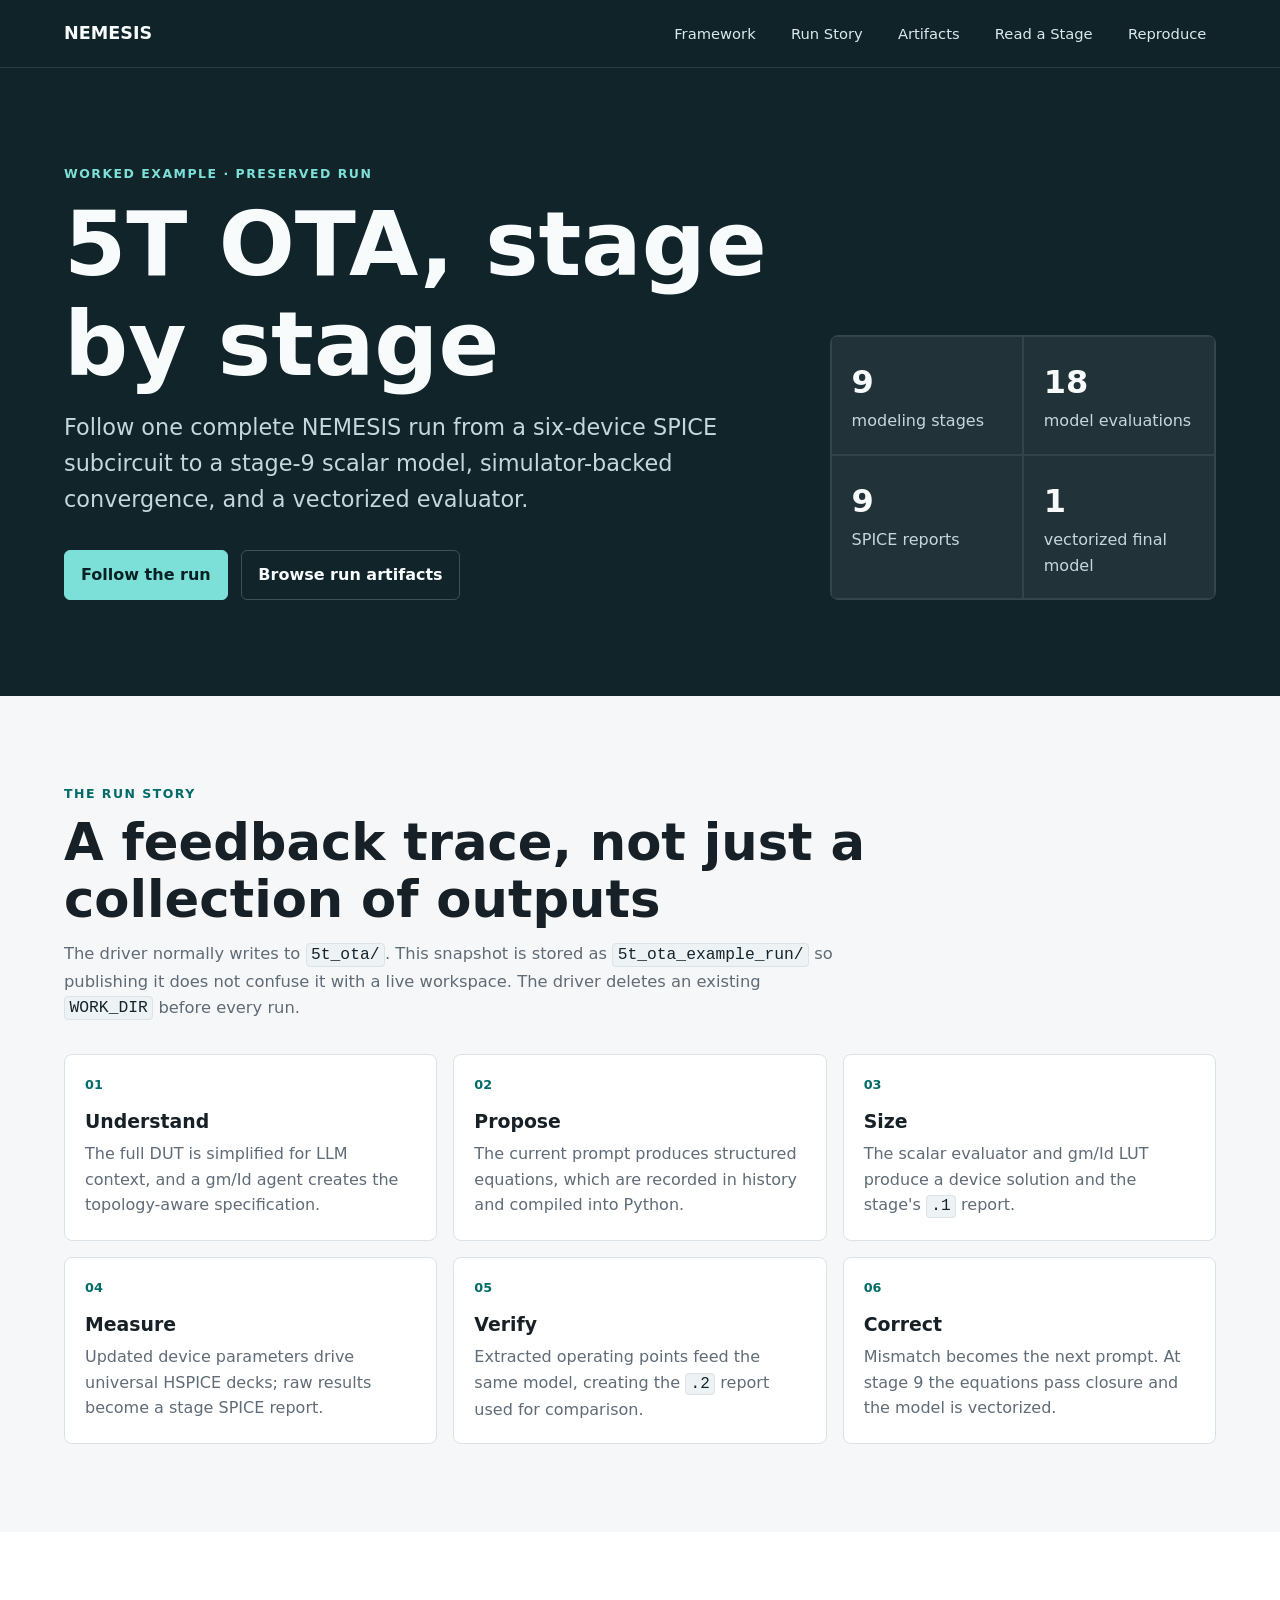
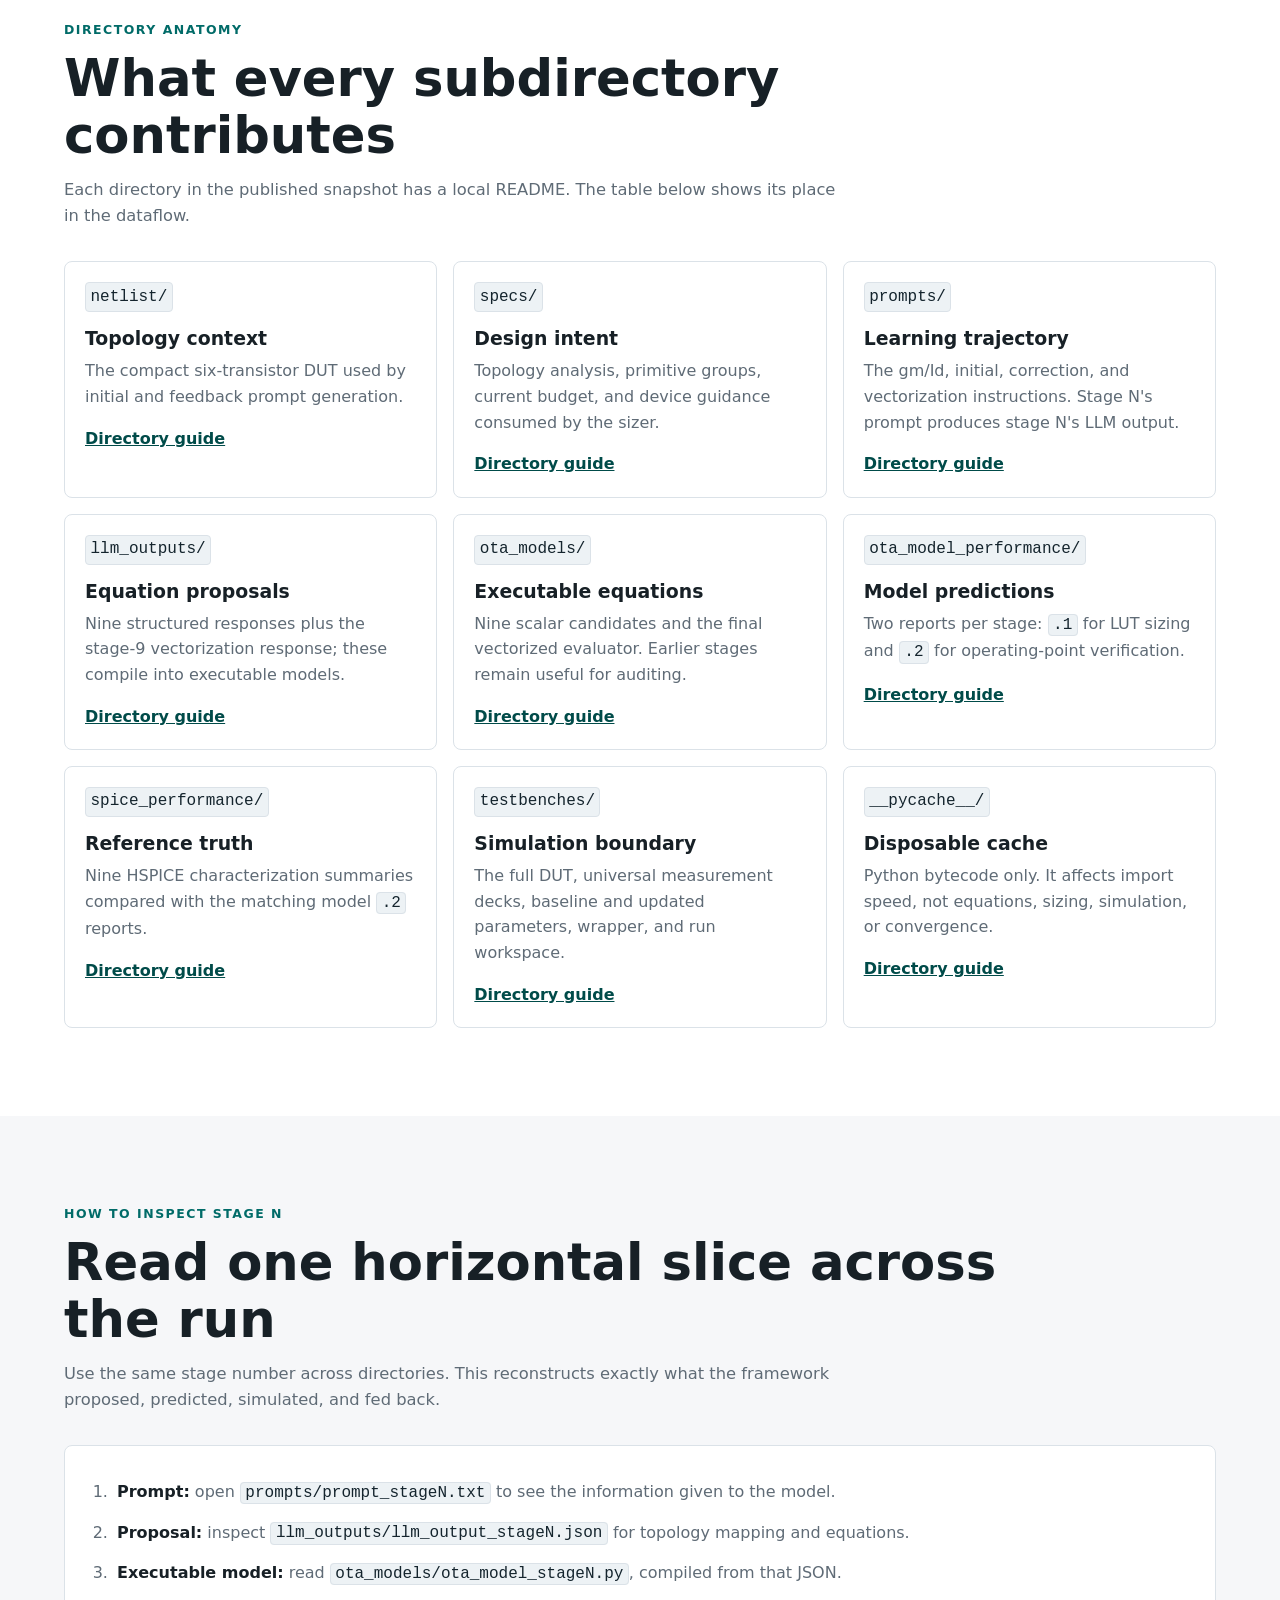
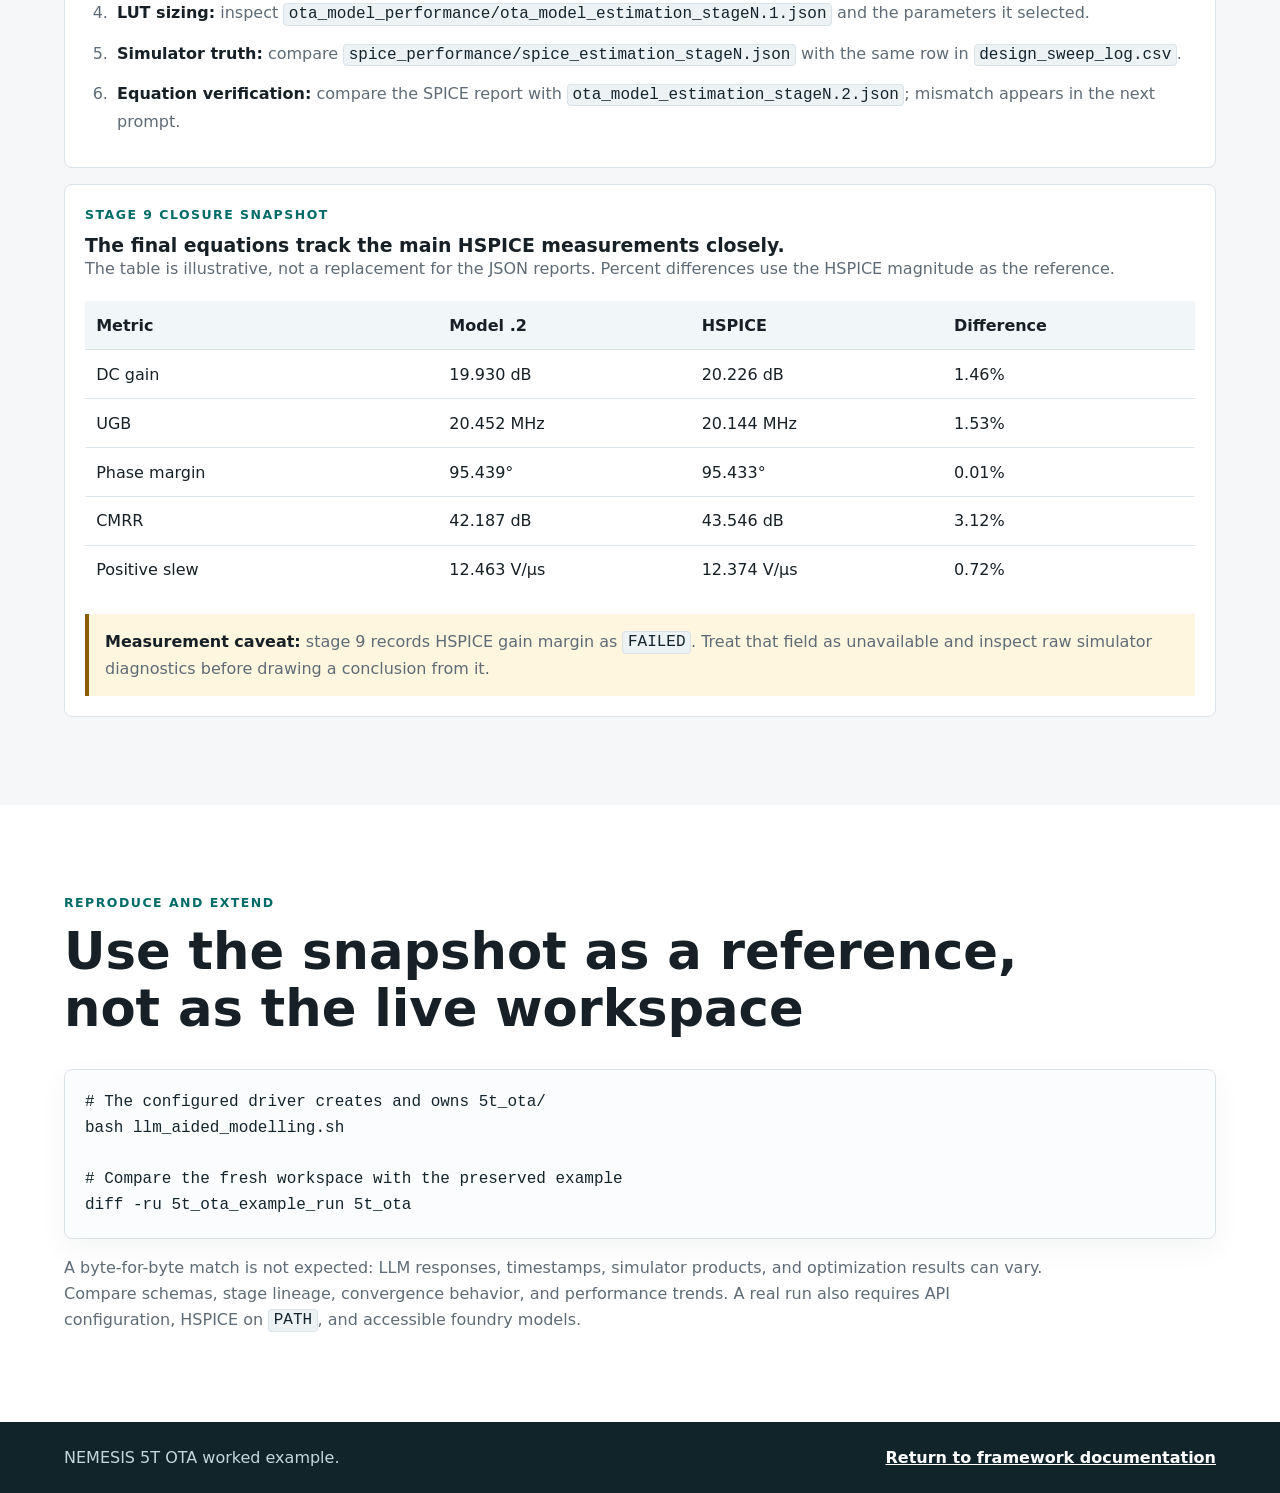
==== docs/example.html @ 0b5e7ad1 "Adding the documentation with example run" ====
<!doctype html>
<html lang="en">
  <head>
    <meta charset="utf-8">
    <meta name="viewport" content="width=device-width, initial-scale=1">
    <title>NEMESIS | 5T OTA Example Run</title>
    <meta name="description" content="A file-by-file walkthrough of a nine-stage NEMESIS 5T OTA modeling and HSPICE verification run.">
    <link rel="stylesheet" href="styles.css">
  </head>
  <body>
    <header class="site-header compact-header" id="top">
      <nav class="topbar" aria-label="Primary">
        <a class="brand" href="index.html">NEMESIS</a>
        <button class="nav-toggle" type="button" aria-expanded="false" aria-controls="site-nav">Menu</button>
        <div class="nav-links" id="site-nav">
          <a href="index.html">Framework</a>
          <a href="#story">Run Story</a>
          <a href="#artifacts">Artifacts</a>
          <a href="#stages">Read a Stage</a>
          <a href="#reproduce">Reproduce</a>
        </div>
      </nav>
      <section class="example-hero">
        <div>
          <p class="eyebrow">Worked example · preserved run</p>
          <h1>5T OTA, stage by stage</h1>
          <p class="lead">Follow one complete NEMESIS run from a six-device SPICE subcircuit to a stage-9 scalar model, simulator-backed convergence, and a vectorized evaluator.</p>
          <div class="hero-actions">
            <a class="button primary" href="#story">Follow the run</a>
            <a class="button secondary" href="https://github.com/umn-eda/NEMESIS/tree/main/5t_ota_example_run">Browse run artifacts</a>
          </div>
        </div>
        <div class="example-stats" aria-label="Example summary">
          <div><strong>9</strong><span>modeling stages</span></div>
          <div><strong>18</strong><span>model evaluations</span></div>
          <div><strong>9</strong><span>SPICE reports</span></div>
          <div><strong>1</strong><span>vectorized final model</span></div>
        </div>
      </section>
    </header>

    <main>
      <section class="section" id="story">
        <div class="section-heading">
          <p class="eyebrow">The run story</p>
          <h2>A feedback trace, not just a collection of outputs</h2>
          <p>The driver normally writes to <code>5t_ota/</code>. This snapshot is stored as <code>5t_ota_example_run/</code> so publishing it does not confuse it with a live workspace. The driver deletes an existing <code>WORK_DIR</code> before every run.</p>
        </div>
        <div class="run-pipeline" aria-label="Example artifact flow">
          <article><span>01</span><h3>Understand</h3><p>The full DUT is simplified for LLM context, and a gm/Id agent creates the topology-aware specification.</p></article>
          <article><span>02</span><h3>Propose</h3><p>The current prompt produces structured equations, which are recorded in history and compiled into Python.</p></article>
          <article><span>03</span><h3>Size</h3><p>The scalar evaluator and gm/Id LUT produce a device solution and the stage's <code>.1</code> report.</p></article>
          <article><span>04</span><h3>Measure</h3><p>Updated device parameters drive universal HSPICE decks; raw results become a stage SPICE report.</p></article>
          <article><span>05</span><h3>Verify</h3><p>Extracted operating points feed the same model, creating the <code>.2</code> report used for comparison.</p></article>
          <article><span>06</span><h3>Correct</h3><p>Mismatch becomes the next prompt. At stage 9 the equations pass closure and the model is vectorized.</p></article>
        </div>
      </section>

      <section class="section" id="artifacts">
        <div class="section-heading">
          <p class="eyebrow">Directory anatomy</p>
          <h2>What every subdirectory contributes</h2>
          <p>Each directory in the published snapshot has a local README. The table below shows its place in the dataflow.</p>
        </div>
        <div class="artifact-grid">
          <article><code>netlist/</code><h3>Topology context</h3><p>The compact six-transistor DUT used by initial and feedback prompt generation.</p><a href="https://github.com/umn-eda/NEMESIS/tree/main/5t_ota_example_run/netlist">Directory guide</a></article>
          <article><code>specs/</code><h3>Design intent</h3><p>Topology analysis, primitive groups, current budget, and device guidance consumed by the sizer.</p><a href="https://github.com/umn-eda/NEMESIS/tree/main/5t_ota_example_run/specs">Directory guide</a></article>
          <article><code>prompts/</code><h3>Learning trajectory</h3><p>The gm/Id, initial, correction, and vectorization instructions. Stage N's prompt produces stage N's LLM output.</p><a href="https://github.com/umn-eda/NEMESIS/tree/main/5t_ota_example_run/prompts">Directory guide</a></article>
          <article><code>llm_outputs/</code><h3>Equation proposals</h3><p>Nine structured responses plus the stage-9 vectorization response; these compile into executable models.</p><a href="https://github.com/umn-eda/NEMESIS/tree/main/5t_ota_example_run/llm_outputs">Directory guide</a></article>
          <article><code>ota_models/</code><h3>Executable equations</h3><p>Nine scalar candidates and the final vectorized evaluator. Earlier stages remain useful for auditing.</p><a href="https://github.com/umn-eda/NEMESIS/tree/main/5t_ota_example_run/ota_models">Directory guide</a></article>
          <article><code>ota_model_performance/</code><h3>Model predictions</h3><p>Two reports per stage: <code>.1</code> for LUT sizing and <code>.2</code> for operating-point verification.</p><a href="https://github.com/umn-eda/NEMESIS/tree/main/5t_ota_example_run/ota_model_performance">Directory guide</a></article>
          <article><code>spice_performance/</code><h3>Reference truth</h3><p>Nine HSPICE characterization summaries compared with the matching model <code>.2</code> reports.</p><a href="https://github.com/umn-eda/NEMESIS/tree/main/5t_ota_example_run/spice_performance">Directory guide</a></article>
          <article><code>testbenches/</code><h3>Simulation boundary</h3><p>The full DUT, universal measurement decks, baseline and updated parameters, wrapper, and run workspace.</p><a href="https://github.com/umn-eda/NEMESIS/tree/main/5t_ota_example_run/testbenches">Directory guide</a></article>
          <article><code>__pycache__/</code><h3>Disposable cache</h3><p>Python bytecode only. It affects import speed, not equations, sizing, simulation, or convergence.</p><a href="https://github.com/umn-eda/NEMESIS/tree/main/5t_ota_example_run/ota_models/__pycache__">Directory guide</a></article>
        </div>
      </section>

      <section class="section" id="stages">
        <div class="section-heading">
          <p class="eyebrow">How to inspect stage N</p>
          <h2>Read one horizontal slice across the run</h2>
          <p>Use the same stage number across directories. This reconstructs exactly what the framework proposed, predicted, simulated, and fed back.</p>
        </div>
        <ol class="stage-reader">
          <li><strong>Prompt:</strong> open <code>prompts/prompt_stageN.txt</code> to see the information given to the model.</li>
          <li><strong>Proposal:</strong> inspect <code>llm_outputs/llm_output_stageN.json</code> for topology mapping and equations.</li>
          <li><strong>Executable model:</strong> read <code>ota_models/ota_model_stageN.py</code>, compiled from that JSON.</li>
          <li><strong>LUT sizing:</strong> inspect <code>ota_model_performance/ota_model_estimation_stageN.1.json</code> and the parameters it selected.</li>
          <li><strong>Simulator truth:</strong> compare <code>spice_performance/spice_estimation_stageN.json</code> with the same row in <code>design_sweep_log.csv</code>.</li>
          <li><strong>Equation verification:</strong> compare the SPICE report with <code>ota_model_estimation_stageN.2.json</code>; mismatch appears in the next prompt.</li>
        </ol>

        <div class="result-panel">
          <div>
            <p class="eyebrow">Stage 9 closure snapshot</p>
            <h3>The final equations track the main HSPICE measurements closely.</h3>
            <p>The table is illustrative, not a replacement for the JSON reports. Percent differences use the HSPICE magnitude as the reference.</p>
          </div>
          <div class="comparison-table" role="table" aria-label="Stage 9 model and HSPICE comparison">
            <div class="table-head">Metric</div><div class="table-head">Model .2</div><div class="table-head">HSPICE</div><div class="table-head">Difference</div>
            <div>DC gain</div><div>19.930 dB</div><div>20.226 dB</div><div>1.46%</div>
            <div>UGB</div><div>20.452 MHz</div><div>20.144 MHz</div><div>1.53%</div>
            <div>Phase margin</div><div>95.439°</div><div>95.433°</div><div>0.01%</div>
            <div>CMRR</div><div>42.187 dB</div><div>43.546 dB</div><div>3.12%</div>
            <div>Positive slew</div><div>12.463 V/µs</div><div>12.374 V/µs</div><div>0.72%</div>
          </div>
          <p class="callout"><strong>Measurement caveat:</strong> stage 9 records HSPICE gain margin as <code>FAILED</code>. Treat that field as unavailable and inspect raw simulator diagnostics before drawing a conclusion from it.</p>
        </div>
      </section>

      <section class="section" id="reproduce">
        <div class="section-heading">
          <p class="eyebrow">Reproduce and extend</p>
          <h2>Use the snapshot as a reference, not as the live workspace</h2>
        </div>
        <div class="command-block"><pre><code># The configured driver creates and owns 5t_ota/
bash llm_aided_modelling.sh

# Compare the fresh workspace with the preserved example
diff -ru 5t_ota_example_run 5t_ota</code></pre></div>
        <p class="section-note">A byte-for-byte match is not expected: LLM responses, timestamps, simulator products, and optimization results can vary. Compare schemas, stage lineage, convergence behavior, and performance trends. A real run also requires API configuration, HSPICE on <code>PATH</code>, and accessible foundry models.</p>
      </section>
    </main>

    <footer class="footer"><p>NEMESIS 5T OTA worked example.</p><a href="index.html">Return to framework documentation</a></footer>
    <script src="script.js"></script>
  </body>
</html>
---- docs/styles.css ----
:root {
  --bg: #f6f7f9;
  --surface: #ffffff;
  --ink: #172026;
  --muted: #5f6b76;
  --line: #dbe2e8;
  --accent: #006b68;
  --accent-dark: #004b49;
  --accent-soft: #dff4f1;
  --warning: #8a5b00;
  --code: #14242d;
  --shadow: 0 20px 45px rgba(18, 31, 40, 0.08);
}

* {
  box-sizing: border-box;
}

html {
  scroll-behavior: smooth;
}

body {
  margin: 0;
  background: var(--bg);
  color: var(--ink);
  font-family: Inter, ui-sans-serif, system-ui, -apple-system, BlinkMacSystemFont, "Segoe UI", sans-serif;
  line-height: 1.6;
}

a {
  color: inherit;
}

code,
pre {
  font-family: "SFMono-Regular", Consolas, "Liberation Mono", monospace;
}

code {
  background: #edf2f5;
  border: 1px solid var(--line);
  border-radius: 4px;
  color: var(--code);
  padding: 0.08rem 0.28rem;
}

.site-header {
  background: #10242a;
  color: #f7fbfc;
}

.topbar {
  align-items: center;
  border-bottom: 1px solid rgba(255, 255, 255, 0.12);
  display: flex;
  justify-content: space-between;
  min-height: 68px;
  padding: 0 5vw;
  position: sticky;
  top: 0;
  z-index: 20;
  background: rgba(16, 36, 42, 0.95);
  backdrop-filter: blur(10px);
}

.brand {
  font-size: 1.1rem;
  font-weight: 800;
  letter-spacing: 0;
  text-decoration: none;
}

.nav-links {
  align-items: center;
  display: flex;
  gap: 1rem;
}

.nav-links a {
  border-radius: 4px;
  color: #dce9ec;
  font-size: 0.92rem;
  padding: 0.45rem 0.6rem;
  text-decoration: none;
}

.nav-links a:hover {
  background: rgba(255, 255, 255, 0.09);
  color: #ffffff;
}

.nav-toggle {
  display: none;
}

.hero {
  align-items: center;
  display: grid;
  gap: 3rem;
  grid-template-columns: minmax(0, 1.25fr) minmax(280px, 0.75fr);
  min-height: calc(100vh - 68px);
  padding: 7vw 5vw 8vw;
}

.hero-copy {
  max-width: 820px;
}

.eyebrow {
  color: var(--accent);
  font-size: 0.78rem;
  font-weight: 800;
  letter-spacing: 0.12em;
  margin: 0 0 0.6rem;
  text-transform: uppercase;
}

.site-header .eyebrow {
  color: #7de0d8;
}

h1,
h2,
h3 {
  letter-spacing: 0;
  line-height: 1.12;
  margin: 0;
}

h1 {
  font-size: clamp(3.4rem, 11vw, 8.5rem);
  font-weight: 900;
}

h2 {
  font-size: clamp(2rem, 4vw, 3.7rem);
  max-width: 980px;
}

h3 {
  font-size: 1.18rem;
}

p {
  color: var(--muted);
  margin: 0;
}

.site-header p {
  color: #c6d7dc;
}

.lead {
  font-size: clamp(1.05rem, 2vw, 1.4rem);
  margin-top: 1rem;
  max-width: 820px;
}

.hero-actions {
  display: flex;
  flex-wrap: wrap;
  gap: 0.85rem;
  margin-top: 2rem;
}

.button {
  border: 1px solid rgba(255, 255, 255, 0.2);
  border-radius: 6px;
  display: inline-flex;
  font-weight: 750;
  min-height: 44px;
  padding: 0.72rem 1rem;
  text-decoration: none;
}

.button.primary {
  background: #7de0d8;
  border-color: #7de0d8;
  color: #072225;
}

.button.secondary {
  color: #f7fbfc;
}

.hero-panel {
  background: rgba(255, 255, 255, 0.08);
  border: 1px solid rgba(255, 255, 255, 0.16);
  border-radius: 8px;
  box-shadow: var(--shadow);
  display: grid;
}

.metric {
  border-bottom: 1px solid rgba(255, 255, 255, 0.13);
  padding: 1.35rem;
}

.metric:last-child {
  border-bottom: 0;
}

.metric-value {
  display: block;
  font-size: 2.3rem;
  font-weight: 900;
}

.metric-label {
  color: #c6d7dc;
}

.section {
  padding: 5.5rem 5vw;
}

.section:nth-child(even) {
  background: var(--surface);
}

.section-heading {
  margin-bottom: 2rem;
  max-width: 1050px;
}

.section-heading p:not(.eyebrow) {
  font-size: 1.02rem;
  margin-top: 0.8rem;
  max-width: 780px;
}

.intro-grid,
.cards,
.about-grid {
  display: grid;
  gap: 1rem;
  grid-template-columns: repeat(3, minmax(0, 1fr));
}

.intro-grid article,
.cards article,
.about-grid article,
.step,
.layout-table,
.command-block,
.citation-card,
.contact-card {
  background: var(--surface);
  border: 1px solid var(--line);
  border-radius: 8px;
  box-shadow: 0 10px 28px rgba(18, 31, 40, 0.05);
}

.section:nth-child(even) .intro-grid article,
.section:nth-child(even) .cards article,
.section:nth-child(even) .about-grid article,
.section:nth-child(even) .step,
.section:nth-child(even) .layout-table,
.section:nth-child(even) .command-block,
.section:nth-child(even) .citation-card,
.section:nth-child(even) .contact-card {
  background: #fbfcfd;
}

.intro-grid article,
.cards article,
.about-grid article {
  padding: 1.35rem;
}

.intro-grid h3,
.cards h3,
.about-grid h3 {
  margin-bottom: 0.55rem;
}

.flow-map {
  counter-reset: flow;
  display: grid;
  gap: 0.75rem;
  grid-template-columns: repeat(3, minmax(0, 1fr));
  list-style: none;
  margin: 0;
  padding: 0;
}

.flow-map a {
  align-items: center;
  background: var(--surface);
  border: 1px solid var(--line);
  border-radius: 8px;
  display: flex;
  gap: 0.75rem;
  min-height: 76px;
  padding: 0.9rem;
  text-decoration: none;
}

.flow-map a:hover {
  border-color: var(--accent);
}

.flow-map span {
  align-items: center;
  background: var(--accent-soft);
  border-radius: 999px;
  color: var(--accent-dark);
  display: inline-flex;
  flex: 0 0 auto;
  font-weight: 850;
  height: 38px;
  justify-content: center;
  min-width: 38px;
  padding: 0 0.5rem;
}

.layout-table {
  display: grid;
  grid-template-columns: minmax(220px, 0.35fr) minmax(0, 0.65fr);
  overflow: hidden;
}

.layout-table > div {
  border-bottom: 1px solid var(--line);
  padding: 0.95rem 1rem;
}

.layout-table > div:nth-last-child(-n + 2) {
  border-bottom: 0;
}

.layout-table > div:nth-child(odd) {
  background: #f1f6f8;
  font-weight: 700;
}

.step {
  display: grid;
  gap: 1.2rem;
  grid-template-columns: 88px minmax(0, 1fr);
  margin-bottom: 1rem;
  padding: 1.2rem;
  scroll-margin-top: 88px;
}

.step-index {
  align-items: center;
  background: var(--accent-dark);
  border-radius: 8px;
  color: #ffffff;
  display: flex;
  font-size: 1.1rem;
  font-weight: 900;
  height: 60px;
  justify-content: center;
  min-width: 60px;
  padding: 0 0.35rem;
}

.step h3 {
  margin-bottom: 0.55rem;
}

.step p + p {
  margin-top: 0.75rem;
}

.loop {
  border-color: #b8dcd8;
}

.substeps {
  display: flex;
  flex-wrap: wrap;
  gap: 0.5rem;
  margin-top: 1rem;
}

.substeps a {
  background: var(--accent-soft);
  border: 1px solid #b8dcd8;
  border-radius: 999px;
  color: var(--accent-dark);
  font-size: 0.9rem;
  font-weight: 750;
  padding: 0.35rem 0.65rem;
  text-decoration: none;
}

.gallery {
  display: grid;
  gap: 1rem;
  grid-template-columns: repeat(5, minmax(0, 1fr));
  margin-bottom: 1.25rem;
}

figure {
  background: var(--surface);
  border: 1px solid var(--line);
  border-radius: 8px;
  margin: 0;
  overflow: hidden;
}

figure img {
  aspect-ratio: 4 / 3;
  display: block;
  object-fit: contain;
  padding: 0.75rem;
  width: 100%;
}

figcaption {
  border-top: 1px solid var(--line);
  color: var(--muted);
  font-size: 0.9rem;
  font-weight: 700;
  padding: 0.7rem;
  text-align: center;
}

.adapt-list {
  background: var(--surface);
  border: 1px solid var(--line);
  border-radius: 8px;
  margin: 0;
  padding: 1.2rem 1.2rem 1.2rem 2.7rem;
}

.adapt-list li {
  color: var(--muted);
  margin: 0.85rem 0;
  padding-left: 0.25rem;
}

.adapt-list strong {
  color: var(--ink);
}

.command-block {
  overflow-x: auto;
}

.citation-card {
  max-width: 1040px;
  overflow-x: auto;
  padding: 1.25rem;
}

.citation-card pre {
  background: #f1f6f8;
  border: 1px solid var(--line);
  border-radius: 6px;
  margin-top: 1rem;
}

.citation-links {
  display: flex;
  flex-wrap: wrap;
  gap: 0.75rem;
  margin-top: 1rem;
}

.citation-links a,
.contact-link {
  background: var(--accent);
  border-radius: 6px;
  color: #ffffff;
  display: inline-flex;
  font-weight: 800;
  min-height: 42px;
  padding: 0.55rem 0.85rem;
  text-decoration: none;
}

.citation-links a:hover,
.contact-link:hover {
  background: var(--accent-dark);
}

.contact-card {
  align-items: center;
  display: flex;
  gap: 1rem;
  justify-content: space-between;
  max-width: 1040px;
  padding: 1.25rem;
}

.contact-card h3 {
  margin-bottom: 0.35rem;
}

pre {
  margin: 0;
  padding: 1.25rem;
}

pre code {
  background: transparent;
  border: 0;
  color: var(--code);
  display: block;
  padding: 0;
}

.footer {
  align-items: center;
  background: #10242a;
  color: #e9f3f5;
  display: flex;
  gap: 1rem;
  justify-content: space-between;
  padding: 1.4rem 5vw;
}

.footer p {
  color: #c6d7dc;
}

.footer a {
  color: #ffffff;
  font-weight: 800;
}

.compact-header {
  min-height: auto;
}

.example-hero {
  align-items: end;
  display: grid;
  gap: 3rem;
  grid-template-columns: minmax(0, 1.3fr) minmax(300px, 0.7fr);
  padding: 6rem 5vw;
}

.example-hero h1 {
  font-size: clamp(2.8rem, 7vw, 6.5rem);
  max-width: 900px;
}

.example-stats {
  border: 1px solid rgba(255, 255, 255, 0.16);
  border-radius: 8px;
  display: grid;
  grid-template-columns: repeat(2, minmax(0, 1fr));
  overflow: hidden;
}

.example-stats div {
  background: rgba(255, 255, 255, 0.07);
  border: 1px solid rgba(255, 255, 255, 0.08);
  display: flex;
  flex-direction: column;
  padding: 1.25rem;
}

.example-stats strong {
  font-size: 2rem;
}

.example-stats span {
  color: #c6d7dc;
}

.run-pipeline,
.artifact-grid {
  display: grid;
  gap: 1rem;
  grid-template-columns: repeat(3, minmax(0, 1fr));
}

.run-pipeline article,
.artifact-grid article,
.result-panel,
.stage-reader {
  background: var(--surface);
  border: 1px solid var(--line);
  border-radius: 8px;
  padding: 1.25rem;
}

.run-pipeline article > span {
  color: var(--accent);
  display: block;
  font-size: 0.8rem;
  font-weight: 900;
  margin-bottom: 1rem;
}

.run-pipeline h3,
.artifact-grid h3 {
  margin-bottom: 0.55rem;
}

.artifact-grid article > code {
  display: inline-block;
  margin-bottom: 1rem;
}

.artifact-grid a {
  color: var(--accent-dark);
  display: inline-block;
  font-weight: 800;
  margin-top: 1rem;
}

.stage-reader {
  margin: 0 0 1rem;
  padding-left: 3rem;
}

.stage-reader li {
  color: var(--muted);
  margin: 0.8rem 0;
  padding-left: 0.25rem;
}

.stage-reader strong,
.callout strong {
  color: var(--ink);
}

.result-panel {
  display: grid;
  gap: 1.25rem;
}

.comparison-table {
  display: grid;
  grid-template-columns: 1.4fr repeat(3, 1fr);
  overflow-x: auto;
}

.comparison-table > div {
  border-bottom: 1px solid var(--line);
  min-width: 120px;
  padding: 0.7rem;
}

.comparison-table > div:nth-last-child(-n + 4) {
  border-bottom: 0;
}

.comparison-table .table-head {
  background: #f1f6f8;
  color: var(--ink);
  font-weight: 800;
}

.callout {
  background: #fff6df;
  border-left: 4px solid var(--warning);
  padding: 0.9rem 1rem;
}

.section-note {
  margin-top: 1rem;
  max-width: 1000px;
}

@media (max-width: 980px) {
  .hero,
  .example-hero,
  .intro-grid,
  .cards,
  .about-grid,
  .flow-map,
  .run-pipeline,
  .artifact-grid {
    grid-template-columns: 1fr;
  }

  .gallery {
    grid-template-columns: repeat(2, minmax(0, 1fr));
  }
}

@media (max-width: 720px) {
  .topbar {
    align-items: flex-start;
    flex-wrap: wrap;
    padding: 0.9rem 5vw;
  }

  .nav-toggle {
    background: transparent;
    border: 1px solid rgba(255, 255, 255, 0.35);
    border-radius: 6px;
    color: #ffffff;
    display: inline-flex;
    font: inherit;
    font-weight: 800;
    padding: 0.45rem 0.6rem;
  }

  .nav-links {
    display: none;
    flex-basis: 100%;
    flex-direction: column;
    gap: 0.2rem;
    margin-top: 0.8rem;
  }

  .nav-links.open {
    display: flex;
  }

  .nav-links a {
    width: 100%;
  }

  .hero {
    min-height: auto;
    padding-top: 5rem;
  }

  .section {
    padding: 4rem 5vw;
  }

  .layout-table,
  .step {
    grid-template-columns: 1fr;
  }

  .layout-table > div {
    border-bottom: 0;
  }

  .layout-table > div:nth-child(even) {
    border-bottom: 1px solid var(--line);
    padding-top: 0.2rem;
  }

  .gallery {
    grid-template-columns: 1fr;
  }

  .footer {
    align-items: flex-start;
    flex-direction: column;
  }

  .contact-card {
    align-items: flex-start;
    flex-direction: column;
  }
}
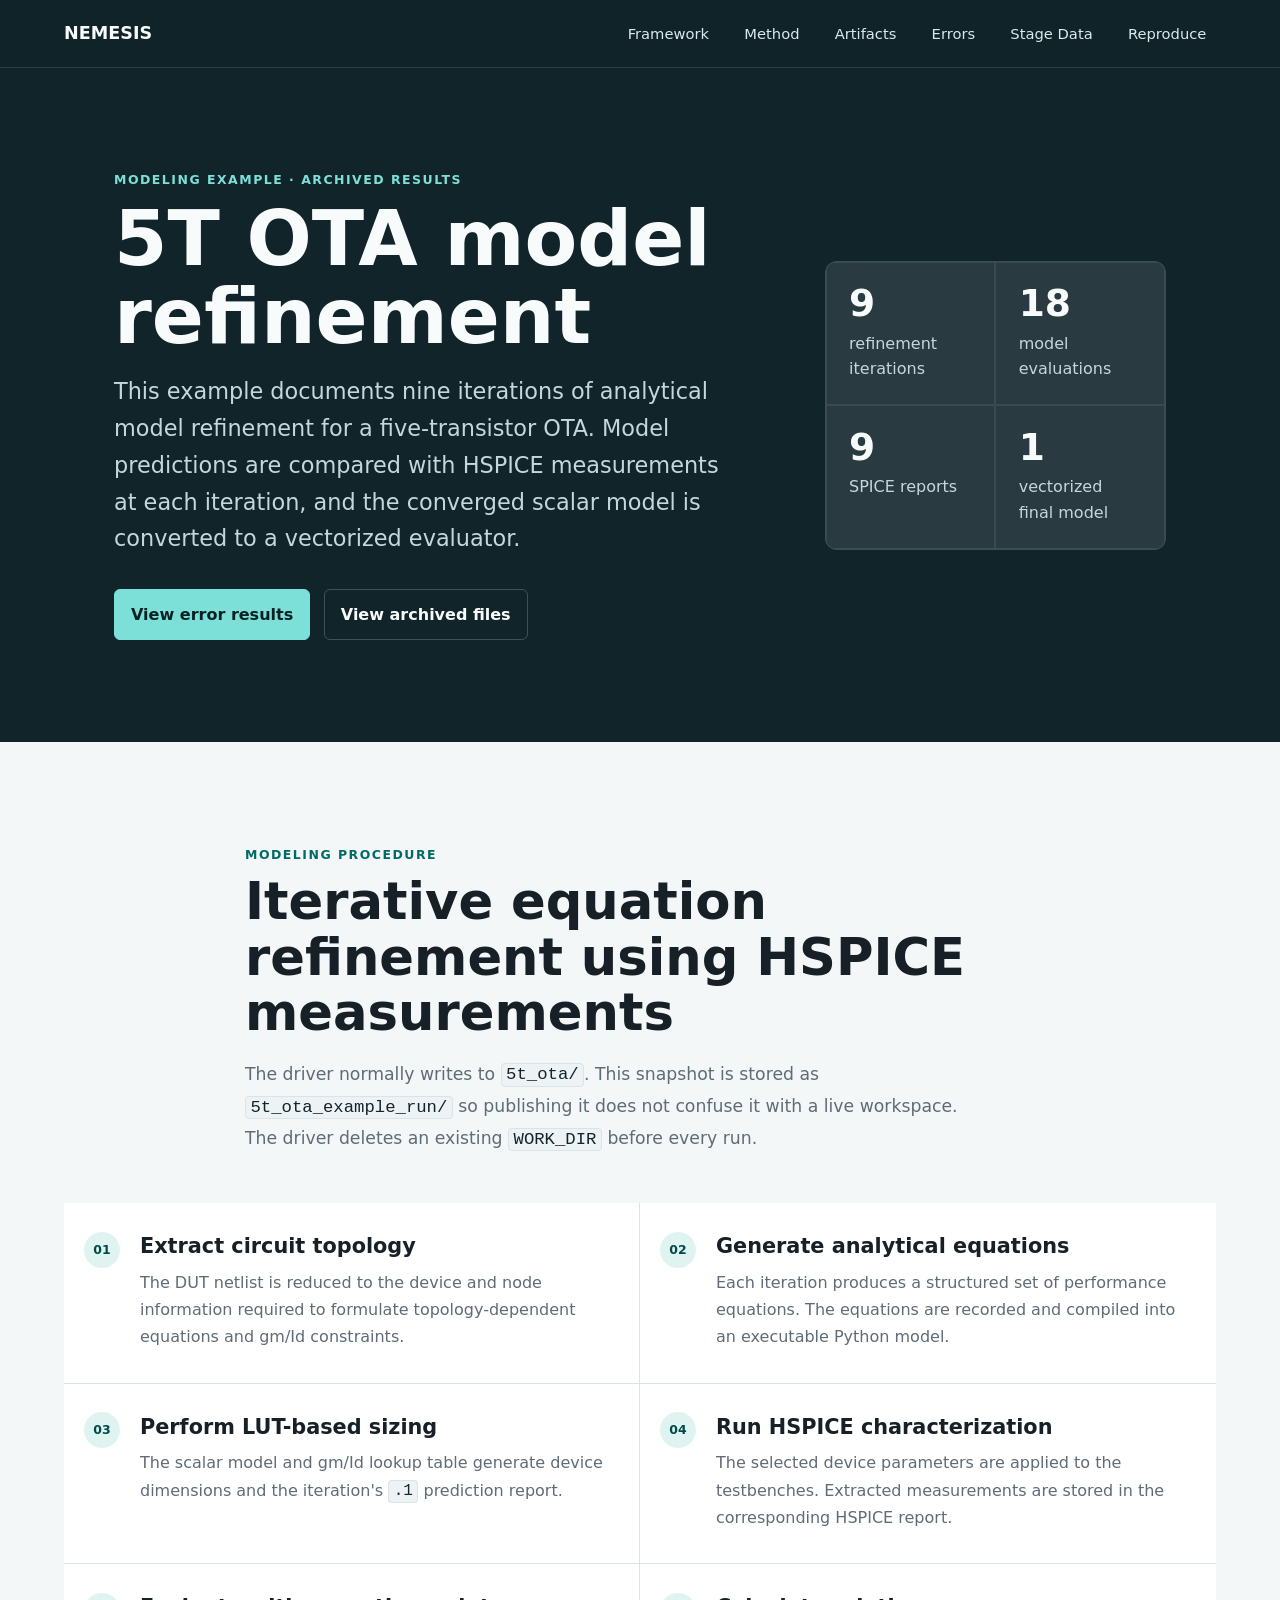
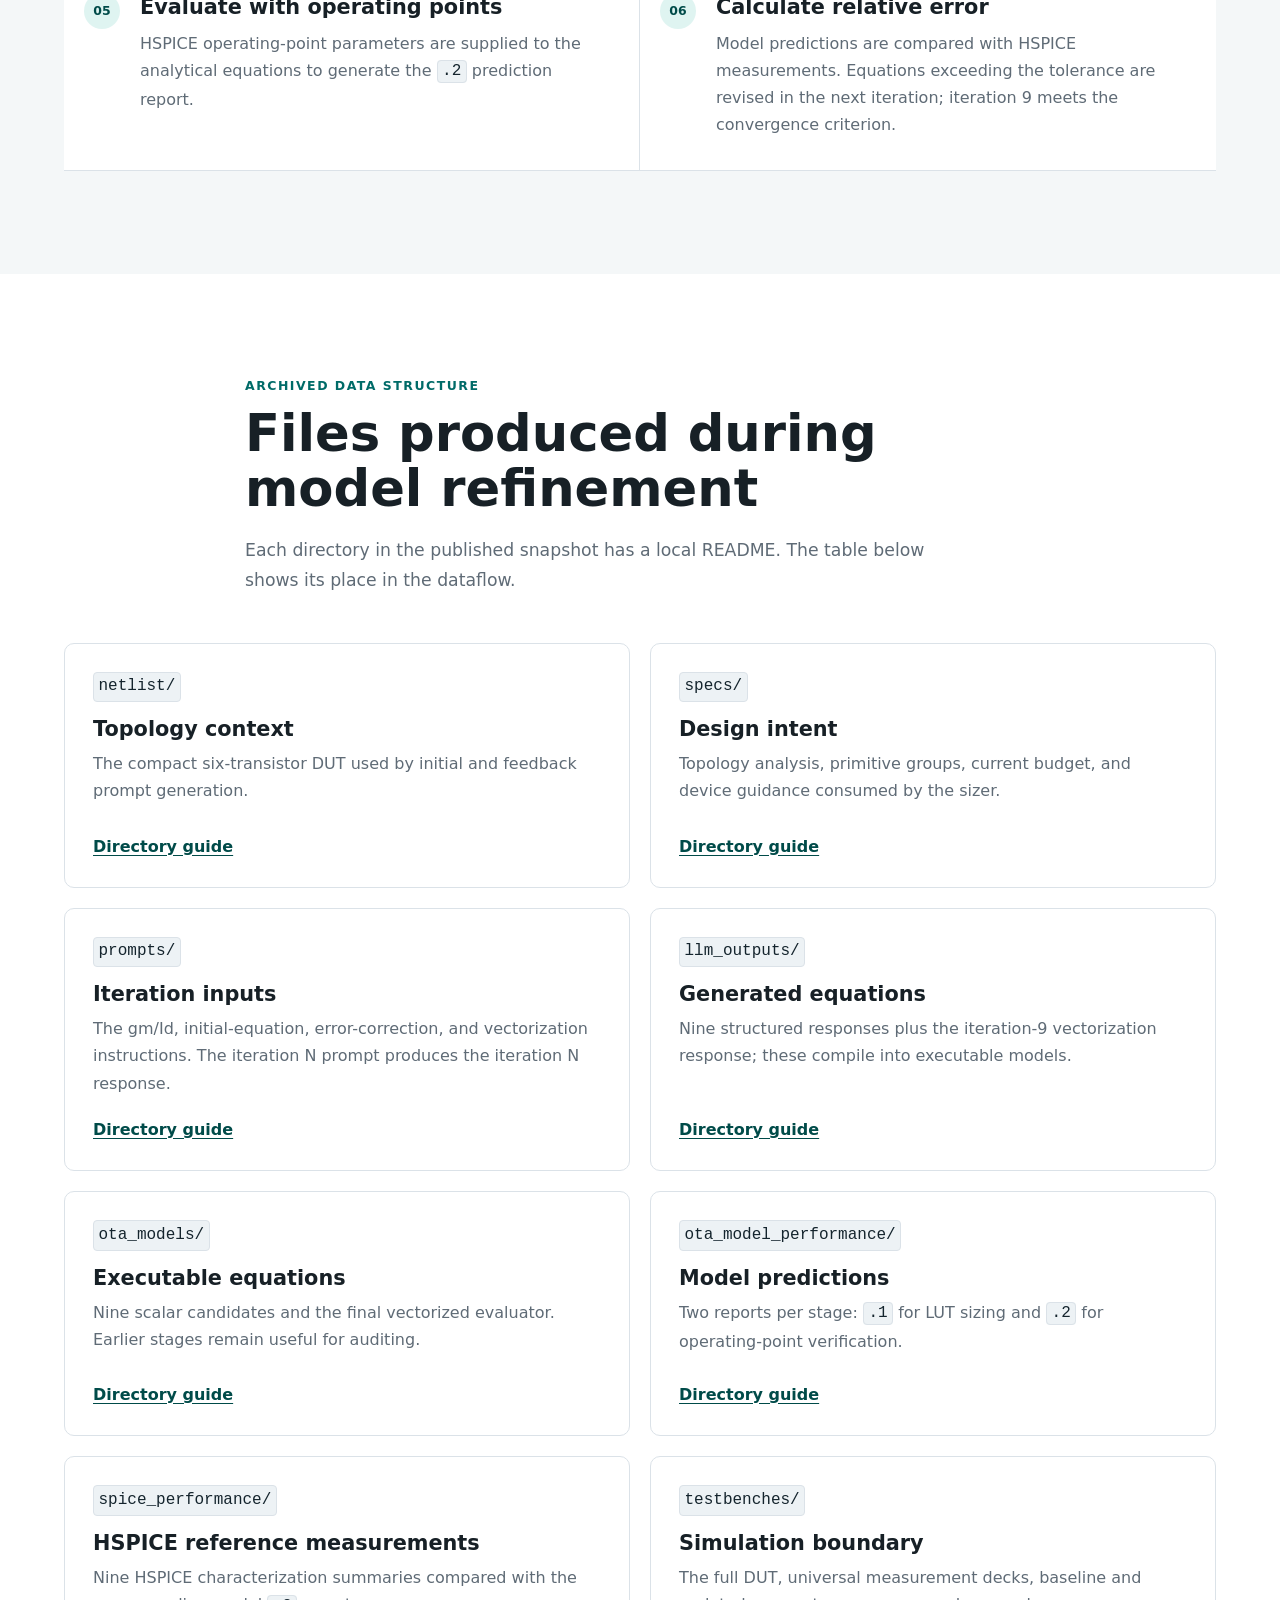
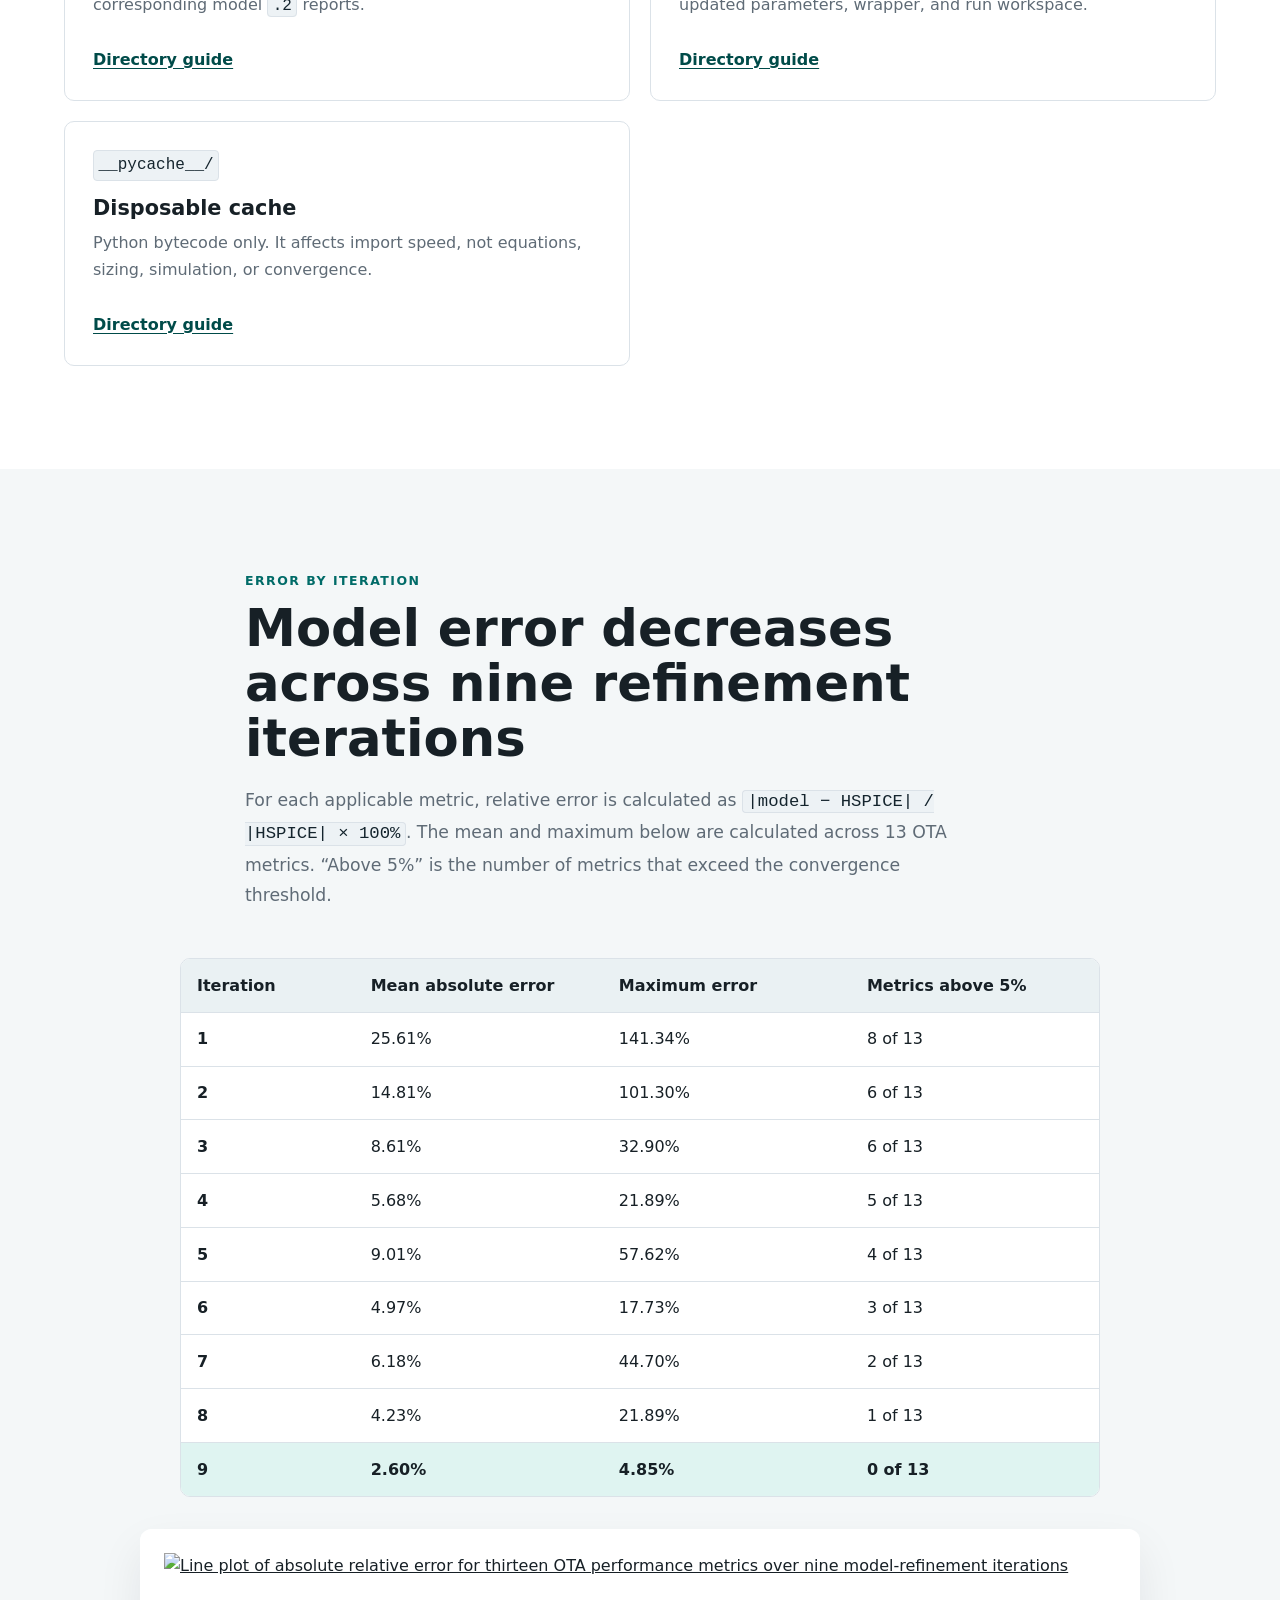
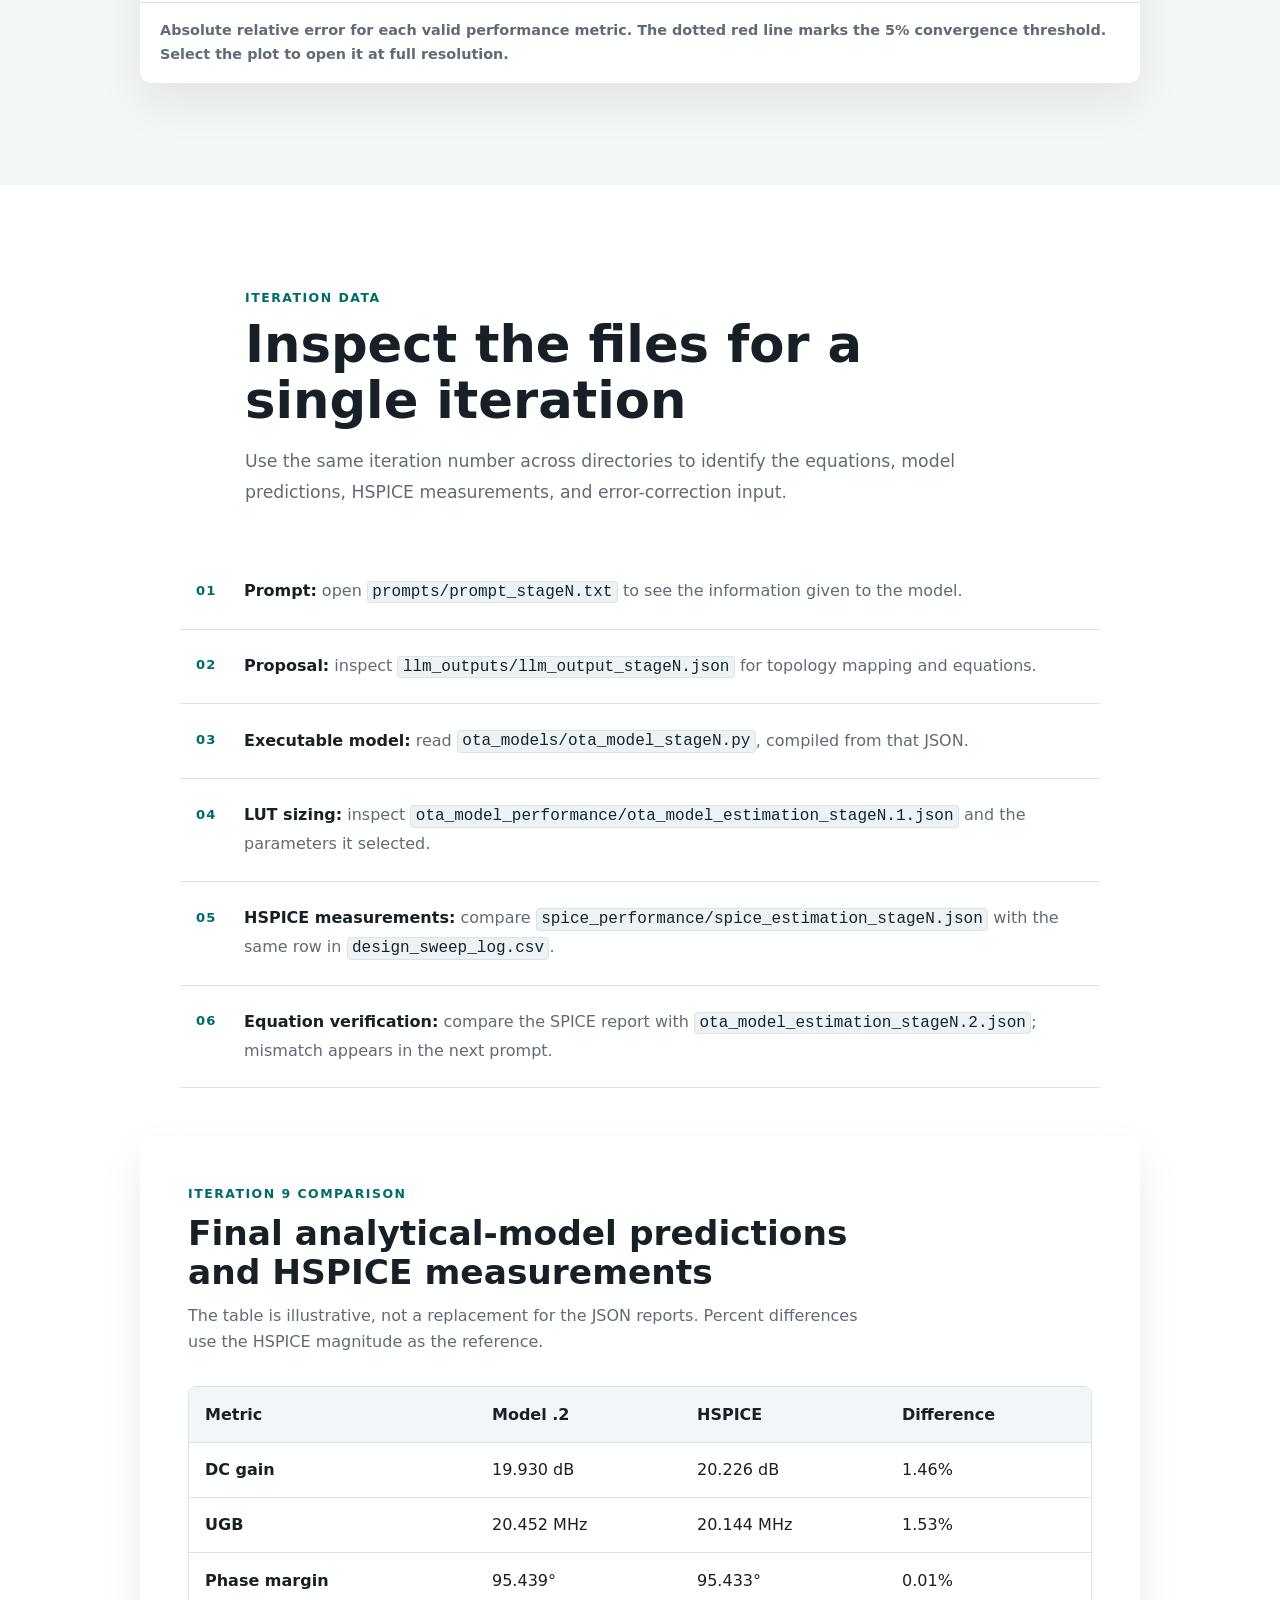
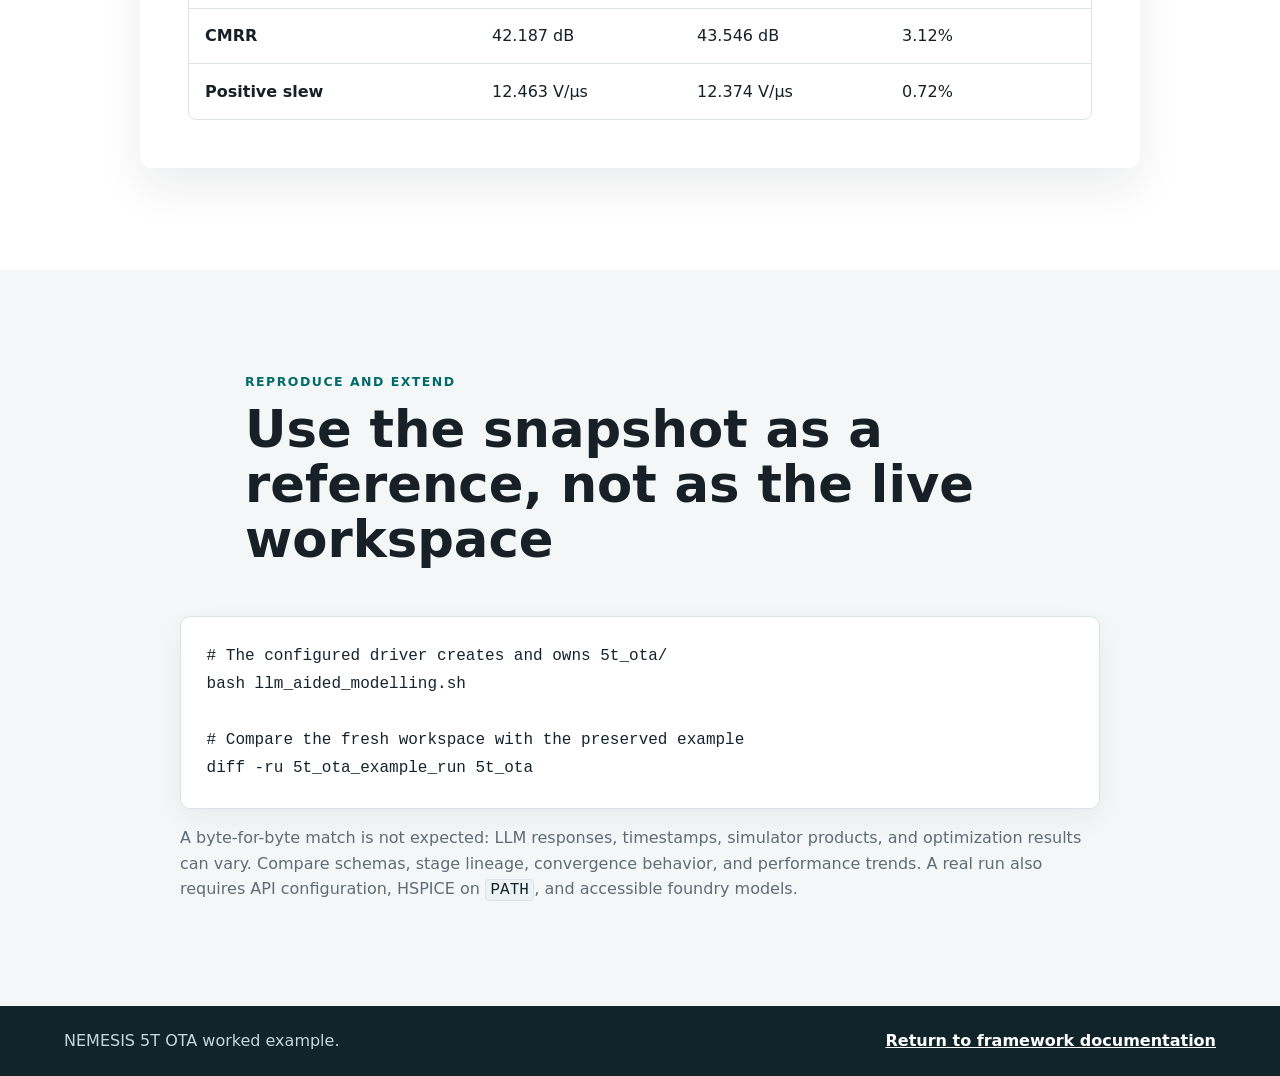
==== commit e7d640c9: "Updating documentation" ====
--- a/docs/example.html
+++ b/docs/example.html
@@ -3,35 +3,37 @@
   <head>
     <meta charset="utf-8">
     <meta name="viewport" content="width=device-width, initial-scale=1">
-    <title>NEMESIS | 5T OTA Example Run</title>
+    <title>NEMESIS | 5T OTA Model Refinement Example</title>
     <meta name="description" content="A file-by-file walkthrough of a nine-stage NEMESIS 5T OTA modeling and HSPICE verification run.">
     <link rel="stylesheet" href="styles.css">
   </head>
-  <body>
+  <body class="example-page">
+    <a class="skip-link" href="#main-content">Skip to content</a>
     <header class="site-header compact-header" id="top">
       <nav class="topbar" aria-label="Primary">
         <a class="brand" href="index.html">NEMESIS</a>
         <button class="nav-toggle" type="button" aria-expanded="false" aria-controls="site-nav">Menu</button>
         <div class="nav-links" id="site-nav">
           <a href="index.html">Framework</a>
-          <a href="#story">Run Story</a>
+          <a href="#story">Method</a>
           <a href="#artifacts">Artifacts</a>
-          <a href="#stages">Read a Stage</a>
+          <a href="#errors">Errors</a>
+          <a href="#stages">Stage Data</a>
           <a href="#reproduce">Reproduce</a>
         </div>
       </nav>
       <section class="example-hero">
         <div>
-          <p class="eyebrow">Worked example · preserved run</p>
-          <h1>5T OTA, stage by stage</h1>
-          <p class="lead">Follow one complete NEMESIS run from a six-device SPICE subcircuit to a stage-9 scalar model, simulator-backed convergence, and a vectorized evaluator.</p>
+          <p class="eyebrow">Modeling example · archived results</p>
+          <h1>5T OTA model refinement</h1>
+          <p class="lead">This example documents nine iterations of analytical model refinement for a five-transistor OTA. Model predictions are compared with HSPICE measurements at each iteration, and the converged scalar model is converted to a vectorized evaluator.</p>
           <div class="hero-actions">
-            <a class="button primary" href="#story">Follow the run</a>
-            <a class="button secondary" href="https://github.com/umn-eda/NEMESIS/tree/main/5t_ota_example_run">Browse run artifacts</a>
+            <a class="button primary" href="#errors">View error results</a>
+            <a class="button secondary" href="https://github.com/umn-eda/NEMESIS/tree/main/5t_ota_example_run">View archived files</a>
           </div>
         </div>
         <div class="example-stats" aria-label="Example summary">
-          <div><strong>9</strong><span>modeling stages</span></div>
+          <div><strong>9</strong><span>refinement iterations</span></div>
           <div><strong>18</strong><span>model evaluations</span></div>
           <div><strong>9</strong><span>SPICE reports</span></div>
           <div><strong>1</strong><span>vectorized final model</span></div>
@@ -39,61 +41,85 @@
       </section>
     </header>
 
-    <main>
+    <main id="main-content">
       <section class="section" id="story">
         <div class="section-heading">
-          <p class="eyebrow">The run story</p>
-          <h2>A feedback trace, not just a collection of outputs</h2>
+          <p class="eyebrow">Modeling procedure</p>
+          <h2>Iterative equation refinement using HSPICE measurements</h2>
           <p>The driver normally writes to <code>5t_ota/</code>. This snapshot is stored as <code>5t_ota_example_run/</code> so publishing it does not confuse it with a live workspace. The driver deletes an existing <code>WORK_DIR</code> before every run.</p>
         </div>
         <div class="run-pipeline" aria-label="Example artifact flow">
-          <article><span>01</span><h3>Understand</h3><p>The full DUT is simplified for LLM context, and a gm/Id agent creates the topology-aware specification.</p></article>
-          <article><span>02</span><h3>Propose</h3><p>The current prompt produces structured equations, which are recorded in history and compiled into Python.</p></article>
-          <article><span>03</span><h3>Size</h3><p>The scalar evaluator and gm/Id LUT produce a device solution and the stage's <code>.1</code> report.</p></article>
-          <article><span>04</span><h3>Measure</h3><p>Updated device parameters drive universal HSPICE decks; raw results become a stage SPICE report.</p></article>
-          <article><span>05</span><h3>Verify</h3><p>Extracted operating points feed the same model, creating the <code>.2</code> report used for comparison.</p></article>
-          <article><span>06</span><h3>Correct</h3><p>Mismatch becomes the next prompt. At stage 9 the equations pass closure and the model is vectorized.</p></article>
+          <article><span>01</span><h3>Extract circuit topology</h3><p>The DUT netlist is reduced to the device and node information required to formulate topology-dependent equations and gm/Id constraints.</p></article>
+          <article><span>02</span><h3>Generate analytical equations</h3><p>Each iteration produces a structured set of performance equations. The equations are recorded and compiled into an executable Python model.</p></article>
+          <article><span>03</span><h3>Perform LUT-based sizing</h3><p>The scalar model and gm/Id lookup table generate device dimensions and the iteration's <code>.1</code> prediction report.</p></article>
+          <article><span>04</span><h3>Run HSPICE characterization</h3><p>The selected device parameters are applied to the testbenches. Extracted measurements are stored in the corresponding HSPICE report.</p></article>
+          <article><span>05</span><h3>Evaluate with operating points</h3><p>HSPICE operating-point parameters are supplied to the analytical equations to generate the <code>.2</code> prediction report.</p></article>
+          <article><span>06</span><h3>Calculate relative error</h3><p>Model predictions are compared with HSPICE measurements. Equations exceeding the tolerance are revised in the next iteration; iteration 9 meets the convergence criterion.</p></article>
         </div>
       </section>
 
       <section class="section" id="artifacts">
         <div class="section-heading">
-          <p class="eyebrow">Directory anatomy</p>
-          <h2>What every subdirectory contributes</h2>
+          <p class="eyebrow">Archived data structure</p>
+          <h2>Files produced during model refinement</h2>
           <p>Each directory in the published snapshot has a local README. The table below shows its place in the dataflow.</p>
         </div>
         <div class="artifact-grid">
           <article><code>netlist/</code><h3>Topology context</h3><p>The compact six-transistor DUT used by initial and feedback prompt generation.</p><a href="https://github.com/umn-eda/NEMESIS/tree/main/5t_ota_example_run/netlist">Directory guide</a></article>
           <article><code>specs/</code><h3>Design intent</h3><p>Topology analysis, primitive groups, current budget, and device guidance consumed by the sizer.</p><a href="https://github.com/umn-eda/NEMESIS/tree/main/5t_ota_example_run/specs">Directory guide</a></article>
-          <article><code>prompts/</code><h3>Learning trajectory</h3><p>The gm/Id, initial, correction, and vectorization instructions. Stage N's prompt produces stage N's LLM output.</p><a href="https://github.com/umn-eda/NEMESIS/tree/main/5t_ota_example_run/prompts">Directory guide</a></article>
-          <article><code>llm_outputs/</code><h3>Equation proposals</h3><p>Nine structured responses plus the stage-9 vectorization response; these compile into executable models.</p><a href="https://github.com/umn-eda/NEMESIS/tree/main/5t_ota_example_run/llm_outputs">Directory guide</a></article>
+          <article><code>prompts/</code><h3>Iteration inputs</h3><p>The gm/Id, initial-equation, error-correction, and vectorization instructions. The iteration N prompt produces the iteration N response.</p><a href="https://github.com/umn-eda/NEMESIS/tree/main/5t_ota_example_run/prompts">Directory guide</a></article>
+          <article><code>llm_outputs/</code><h3>Generated equations</h3><p>Nine structured responses plus the iteration-9 vectorization response; these compile into executable models.</p><a href="https://github.com/umn-eda/NEMESIS/tree/main/5t_ota_example_run/llm_outputs">Directory guide</a></article>
           <article><code>ota_models/</code><h3>Executable equations</h3><p>Nine scalar candidates and the final vectorized evaluator. Earlier stages remain useful for auditing.</p><a href="https://github.com/umn-eda/NEMESIS/tree/main/5t_ota_example_run/ota_models">Directory guide</a></article>
           <article><code>ota_model_performance/</code><h3>Model predictions</h3><p>Two reports per stage: <code>.1</code> for LUT sizing and <code>.2</code> for operating-point verification.</p><a href="https://github.com/umn-eda/NEMESIS/tree/main/5t_ota_example_run/ota_model_performance">Directory guide</a></article>
-          <article><code>spice_performance/</code><h3>Reference truth</h3><p>Nine HSPICE characterization summaries compared with the matching model <code>.2</code> reports.</p><a href="https://github.com/umn-eda/NEMESIS/tree/main/5t_ota_example_run/spice_performance">Directory guide</a></article>
+          <article><code>spice_performance/</code><h3>HSPICE reference measurements</h3><p>Nine HSPICE characterization summaries compared with the corresponding model <code>.2</code> reports.</p><a href="https://github.com/umn-eda/NEMESIS/tree/main/5t_ota_example_run/spice_performance">Directory guide</a></article>
           <article><code>testbenches/</code><h3>Simulation boundary</h3><p>The full DUT, universal measurement decks, baseline and updated parameters, wrapper, and run workspace.</p><a href="https://github.com/umn-eda/NEMESIS/tree/main/5t_ota_example_run/testbenches">Directory guide</a></article>
           <article><code>__pycache__/</code><h3>Disposable cache</h3><p>Python bytecode only. It affects import speed, not equations, sizing, simulation, or convergence.</p><a href="https://github.com/umn-eda/NEMESIS/tree/main/5t_ota_example_run/ota_models/__pycache__">Directory guide</a></article>
         </div>
       </section>
 
+      <section class="section" id="errors">
+        <div class="section-heading">
+          <p class="eyebrow">Error by iteration</p>
+          <h2>Model error decreases across nine refinement iterations</h2>
+          <p>For each applicable metric, relative error is calculated as <code>|model − HSPICE| / |HSPICE| × 100%</code>. The mean and maximum below are calculated across 13 OTA metrics. “Above 5%” is the number of metrics that exceed the convergence threshold.</p>
+        </div>
+        <div class="error-table" role="table" aria-label="Model error by refinement iteration">
+          <div class="table-head">Iteration</div><div class="table-head">Mean absolute error</div><div class="table-head">Maximum error</div><div class="table-head">Metrics above 5%</div>
+          <div>1</div><div>25.61%</div><div>141.34%</div><div>8 of 13</div>
+          <div>2</div><div>14.81%</div><div>101.30%</div><div>6 of 13</div>
+          <div>3</div><div>8.61%</div><div>32.90%</div><div>6 of 13</div>
+          <div>4</div><div>5.68%</div><div>21.89%</div><div>5 of 13</div>
+          <div>5</div><div>9.01%</div><div>57.62%</div><div>4 of 13</div>
+          <div>6</div><div>4.97%</div><div>17.73%</div><div>3 of 13</div>
+          <div>7</div><div>6.18%</div><div>44.70%</div><div>2 of 13</div>
+          <div>8</div><div>4.23%</div><div>21.89%</div><div>1 of 13</div>
+          <div class="converged-row">9</div><div class="converged-row">2.60%</div><div class="converged-row">4.85%</div><div class="converged-row">0 of 13</div>
+        </div>
+        <figure class="error-plot">
+          <a href="../plots/combined_subplots.png"><img src="../plots/combined_subplots.png" alt="Line plot of absolute relative error for thirteen OTA performance metrics over nine model-refinement iterations"></a>
+          <figcaption>Absolute relative error for each valid performance metric. The dotted red line marks the 5% convergence threshold. Select the plot to open it at full resolution.</figcaption>
+        </figure>
+      </section>
+
       <section class="section" id="stages">
         <div class="section-heading">
-          <p class="eyebrow">How to inspect stage N</p>
-          <h2>Read one horizontal slice across the run</h2>
-          <p>Use the same stage number across directories. This reconstructs exactly what the framework proposed, predicted, simulated, and fed back.</p>
+          <p class="eyebrow">Iteration data</p>
+          <h2>Inspect the files for a single iteration</h2>
+          <p>Use the same iteration number across directories to identify the equations, model predictions, HSPICE measurements, and error-correction input.</p>
         </div>
         <ol class="stage-reader">
           <li><strong>Prompt:</strong> open <code>prompts/prompt_stageN.txt</code> to see the information given to the model.</li>
           <li><strong>Proposal:</strong> inspect <code>llm_outputs/llm_output_stageN.json</code> for topology mapping and equations.</li>
           <li><strong>Executable model:</strong> read <code>ota_models/ota_model_stageN.py</code>, compiled from that JSON.</li>
           <li><strong>LUT sizing:</strong> inspect <code>ota_model_performance/ota_model_estimation_stageN.1.json</code> and the parameters it selected.</li>
-          <li><strong>Simulator truth:</strong> compare <code>spice_performance/spice_estimation_stageN.json</code> with the same row in <code>design_sweep_log.csv</code>.</li>
+          <li><strong>HSPICE measurements:</strong> compare <code>spice_performance/spice_estimation_stageN.json</code> with the same row in <code>design_sweep_log.csv</code>.</li>
           <li><strong>Equation verification:</strong> compare the SPICE report with <code>ota_model_estimation_stageN.2.json</code>; mismatch appears in the next prompt.</li>
         </ol>
 
         <div class="result-panel">
           <div>
-            <p class="eyebrow">Stage 9 closure snapshot</p>
-            <h3>The final equations track the main HSPICE measurements closely.</h3>
+            <p class="eyebrow">Iteration 9 comparison</p>
+            <h3>Final analytical-model predictions and HSPICE measurements</h3>
             <p>The table is illustrative, not a replacement for the JSON reports. Percent differences use the HSPICE magnitude as the reference.</p>
           </div>
           <div class="comparison-table" role="table" aria-label="Stage 9 model and HSPICE comparison">
@@ -104,7 +130,6 @@
             <div>CMRR</div><div>42.187 dB</div><div>43.546 dB</div><div>3.12%</div>
             <div>Positive slew</div><div>12.463 V/µs</div><div>12.374 V/µs</div><div>0.72%</div>
           </div>
-          <p class="callout"><strong>Measurement caveat:</strong> stage 9 records HSPICE gain margin as <code>FAILED</code>. Treat that field as unavailable and inspect raw simulator diagnostics before drawing a conclusion from it.</p>
         </div>
       </section>
 
--- a/docs/styles.css
+++ b/docs/styles.css
@@ -661,6 +661,313 @@
   max-width: 1000px;
 }
 
+/* The worked example is documentation first: keep lines short, sections distinct,
+   and related artifacts together instead of filling every available column. */
+.skip-link {
+  background: #ffffff;
+  border-radius: 0 0 6px 0;
+  color: var(--accent-dark);
+  font-weight: 800;
+  left: 0;
+  padding: 0.7rem 1rem;
+  position: fixed;
+  top: -5rem;
+  z-index: 100;
+}
+
+.skip-link:focus {
+  top: 0;
+}
+
+.example-page {
+  background: #f4f7f8;
+  font-size: 1rem;
+}
+
+.example-page .topbar,
+.example-page .example-hero,
+.example-page .section > * {
+  margin-left: auto;
+  margin-right: auto;
+  width: min(100%, 1180px);
+}
+
+.example-page .topbar {
+  max-width: none;
+  width: 100%;
+}
+
+.example-page .example-hero {
+  align-items: center;
+  gap: clamp(2.5rem, 6vw, 6rem);
+  padding-bottom: clamp(4rem, 8vw, 7rem);
+  padding-top: clamp(4rem, 8vw, 7rem);
+}
+
+.example-page .example-hero h1 {
+  font-size: clamp(3rem, 6vw, 5.8rem);
+  line-height: 1.02;
+}
+
+.example-page .lead {
+  line-height: 1.65;
+  max-width: 690px;
+}
+
+.example-page .example-stats {
+  background: rgba(255, 255, 255, 0.04);
+  border-radius: 12px;
+}
+
+.example-page .example-stats div {
+  min-height: 118px;
+  padding: 1.4rem;
+}
+
+.example-page .example-stats strong {
+  font-size: 2.35rem;
+  line-height: 1;
+  margin-bottom: 0.5rem;
+}
+
+.example-page .section {
+  padding-bottom: clamp(5rem, 8vw, 7.5rem);
+  padding-top: clamp(5rem, 8vw, 7.5rem);
+}
+
+.example-page .section-heading {
+  margin-bottom: 3rem;
+  max-width: 790px;
+}
+
+.example-page .section-heading h2 {
+  font-size: clamp(2.1rem, 4vw, 3.25rem);
+  line-height: 1.08;
+}
+
+.example-page .section-heading p:not(.eyebrow) {
+  font-size: 1.08rem;
+  line-height: 1.75;
+  margin-top: 1.15rem;
+  max-width: 720px;
+}
+
+.example-page .run-pipeline {
+  counter-reset: run-step;
+  gap: 0;
+  grid-template-columns: repeat(2, minmax(0, 1fr));
+}
+
+.example-page .run-pipeline article {
+  border: 0;
+  border-bottom: 1px solid var(--line);
+  border-radius: 0;
+  counter-increment: run-step;
+  padding: 2rem 2.25rem 2rem 4.75rem;
+  position: relative;
+}
+
+.example-page .run-pipeline article:nth-child(odd) {
+  border-right: 1px solid var(--line);
+}
+
+.example-page .run-pipeline article::before {
+  align-items: center;
+  background: var(--accent-soft);
+  border-radius: 999px;
+  color: var(--accent-dark);
+  content: counter(run-step, decimal-leading-zero);
+  display: flex;
+  font-size: 0.78rem;
+  font-weight: 900;
+  height: 2.25rem;
+  justify-content: center;
+  left: 1.25rem;
+  position: absolute;
+  top: 1.8rem;
+  width: 2.25rem;
+}
+
+.example-page .run-pipeline article > span {
+  display: none;
+}
+
+.example-page .run-pipeline h3 {
+  font-size: 1.3rem;
+  margin-bottom: 0.65rem;
+}
+
+.example-page .run-pipeline p,
+.example-page .artifact-grid p {
+  line-height: 1.7;
+}
+
+.example-page .artifact-grid {
+  gap: 1.25rem;
+  grid-template-columns: repeat(2, minmax(0, 1fr));
+}
+
+.example-page .artifact-grid article {
+  border-radius: 10px;
+  display: flex;
+  flex-direction: column;
+  min-height: 245px;
+  padding: 1.75rem;
+}
+
+.example-page .artifact-grid article > code {
+  align-self: flex-start;
+}
+
+.example-page .artifact-grid h3 {
+  font-size: 1.3rem;
+}
+
+.example-page .artifact-grid a {
+  margin-top: auto;
+  padding-top: 1.25rem;
+  text-underline-offset: 0.2em;
+}
+
+.example-page .stage-reader {
+  background: transparent;
+  border: 0;
+  counter-reset: read-step;
+  display: grid;
+  gap: 0;
+  list-style: none;
+  margin-bottom: 3rem;
+  max-width: 920px;
+  padding: 0;
+}
+
+.example-page .stage-reader li {
+  border-bottom: 1px solid var(--line);
+  counter-increment: read-step;
+  line-height: 1.75;
+  margin: 0;
+  padding: 1.4rem 1rem 1.4rem 4rem;
+  position: relative;
+}
+
+.example-page .stage-reader li::before {
+  color: var(--accent);
+  content: counter(read-step, decimal-leading-zero);
+  font-size: 0.82rem;
+  font-weight: 900;
+  left: 1rem;
+  letter-spacing: 0.08em;
+  position: absolute;
+  top: 1.55rem;
+}
+
+.example-page .result-panel {
+  border: 0;
+  border-radius: 12px;
+  box-shadow: var(--shadow);
+  gap: 2rem;
+  max-width: 1000px;
+  padding: clamp(1.5rem, 4vw, 3rem);
+}
+
+.example-page .result-panel > div:first-child {
+  max-width: 690px;
+}
+
+.example-page .result-panel h3 {
+  font-size: clamp(1.5rem, 3vw, 2.15rem);
+  margin-bottom: 0.75rem;
+}
+
+.example-page .comparison-table {
+  border: 1px solid var(--line);
+  border-radius: 8px;
+}
+
+.example-page .error-table {
+  background: var(--surface);
+  border: 1px solid var(--line);
+  border-radius: 10px;
+  display: grid;
+  grid-template-columns: 0.7fr repeat(3, 1fr);
+  max-width: 920px;
+  overflow-x: auto;
+}
+
+.example-page .error-table > div {
+  border-bottom: 1px solid var(--line);
+  min-width: 150px;
+  padding: 0.85rem 1rem;
+}
+
+.example-page .error-table > div:nth-last-child(-n + 4) {
+  border-bottom: 0;
+}
+
+.example-page .error-table .table-head {
+  background: #eaf1f3;
+  color: var(--ink);
+  font-weight: 800;
+}
+
+.example-page .error-table > div:nth-child(4n + 1),
+.example-page .error-table .converged-row {
+  color: var(--ink);
+  font-weight: 750;
+}
+
+.example-page .error-table .converged-row {
+  background: var(--accent-soft);
+}
+
+.example-page .error-plot {
+  border: 0;
+  border-radius: 12px;
+  box-shadow: var(--shadow);
+  margin-top: 2rem;
+  max-width: 1000px;
+}
+
+.example-page .error-plot img {
+  aspect-ratio: auto;
+  background: #ffffff;
+  padding: clamp(0.5rem, 2vw, 1.5rem);
+}
+
+.example-page .error-plot figcaption {
+  line-height: 1.65;
+  padding: 1rem 1.25rem;
+  text-align: left;
+}
+
+.example-page .comparison-table > div {
+  padding: 0.9rem 1rem;
+}
+
+.example-page .comparison-table > div:not(.table-head):nth-child(4n + 1) {
+  color: var(--ink);
+  font-weight: 700;
+}
+
+.example-page .callout {
+  border-radius: 0 6px 6px 0;
+  line-height: 1.7;
+}
+
+.example-page #reproduce .command-block,
+.example-page #reproduce .section-note {
+  max-width: 920px;
+}
+
+.example-page #reproduce .command-block {
+  border-radius: 10px;
+}
+
+.example-page #reproduce pre {
+  line-height: 1.75;
+  padding: 1.6rem;
+}
+
 @media (max-width: 980px) {
   .hero,
   .example-hero,
@@ -676,6 +983,19 @@
   .gallery {
     grid-template-columns: repeat(2, minmax(0, 1fr));
   }
+
+  .example-page .run-pipeline,
+  .example-page .artifact-grid {
+    grid-template-columns: 1fr;
+  }
+
+  .example-page .run-pipeline article:nth-child(odd) {
+    border-right: 0;
+  }
+
+  .example-page .artifact-grid article {
+    min-height: 0;
+  }
 }
 
 @media (max-width: 720px) {
@@ -748,4 +1068,27 @@
     align-items: flex-start;
     flex-direction: column;
   }
-}
+
+  .example-page .example-hero {
+    padding-left: 5vw;
+    padding-right: 5vw;
+  }
+
+  .example-page .example-stats div {
+    min-height: 102px;
+    padding: 1rem;
+  }
+
+  .example-page .run-pipeline article {
+    padding: 1.6rem 1rem 1.6rem 4.2rem;
+  }
+
+  .example-page .run-pipeline article::before {
+    left: 0.85rem;
+    top: 1.45rem;
+  }
+
+  .example-page .result-panel {
+    padding: 1.25rem;
+  }
+}
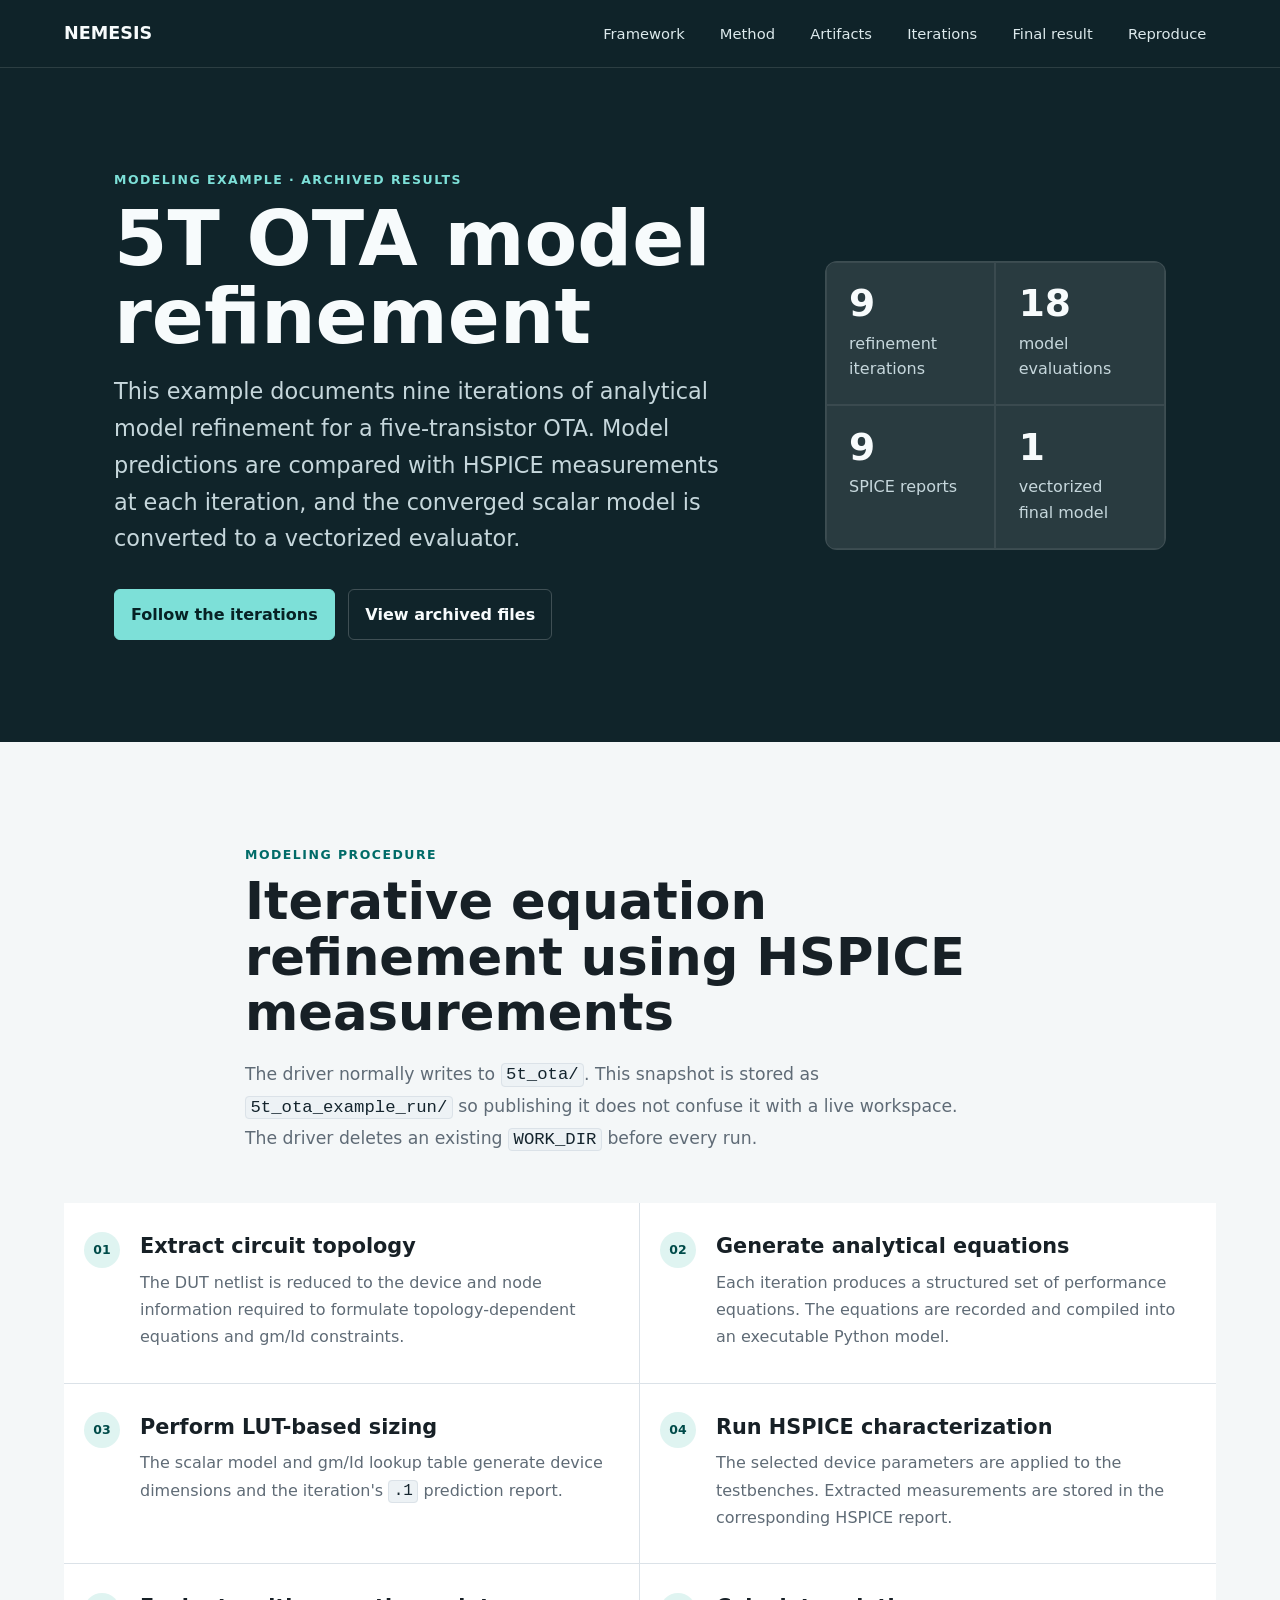
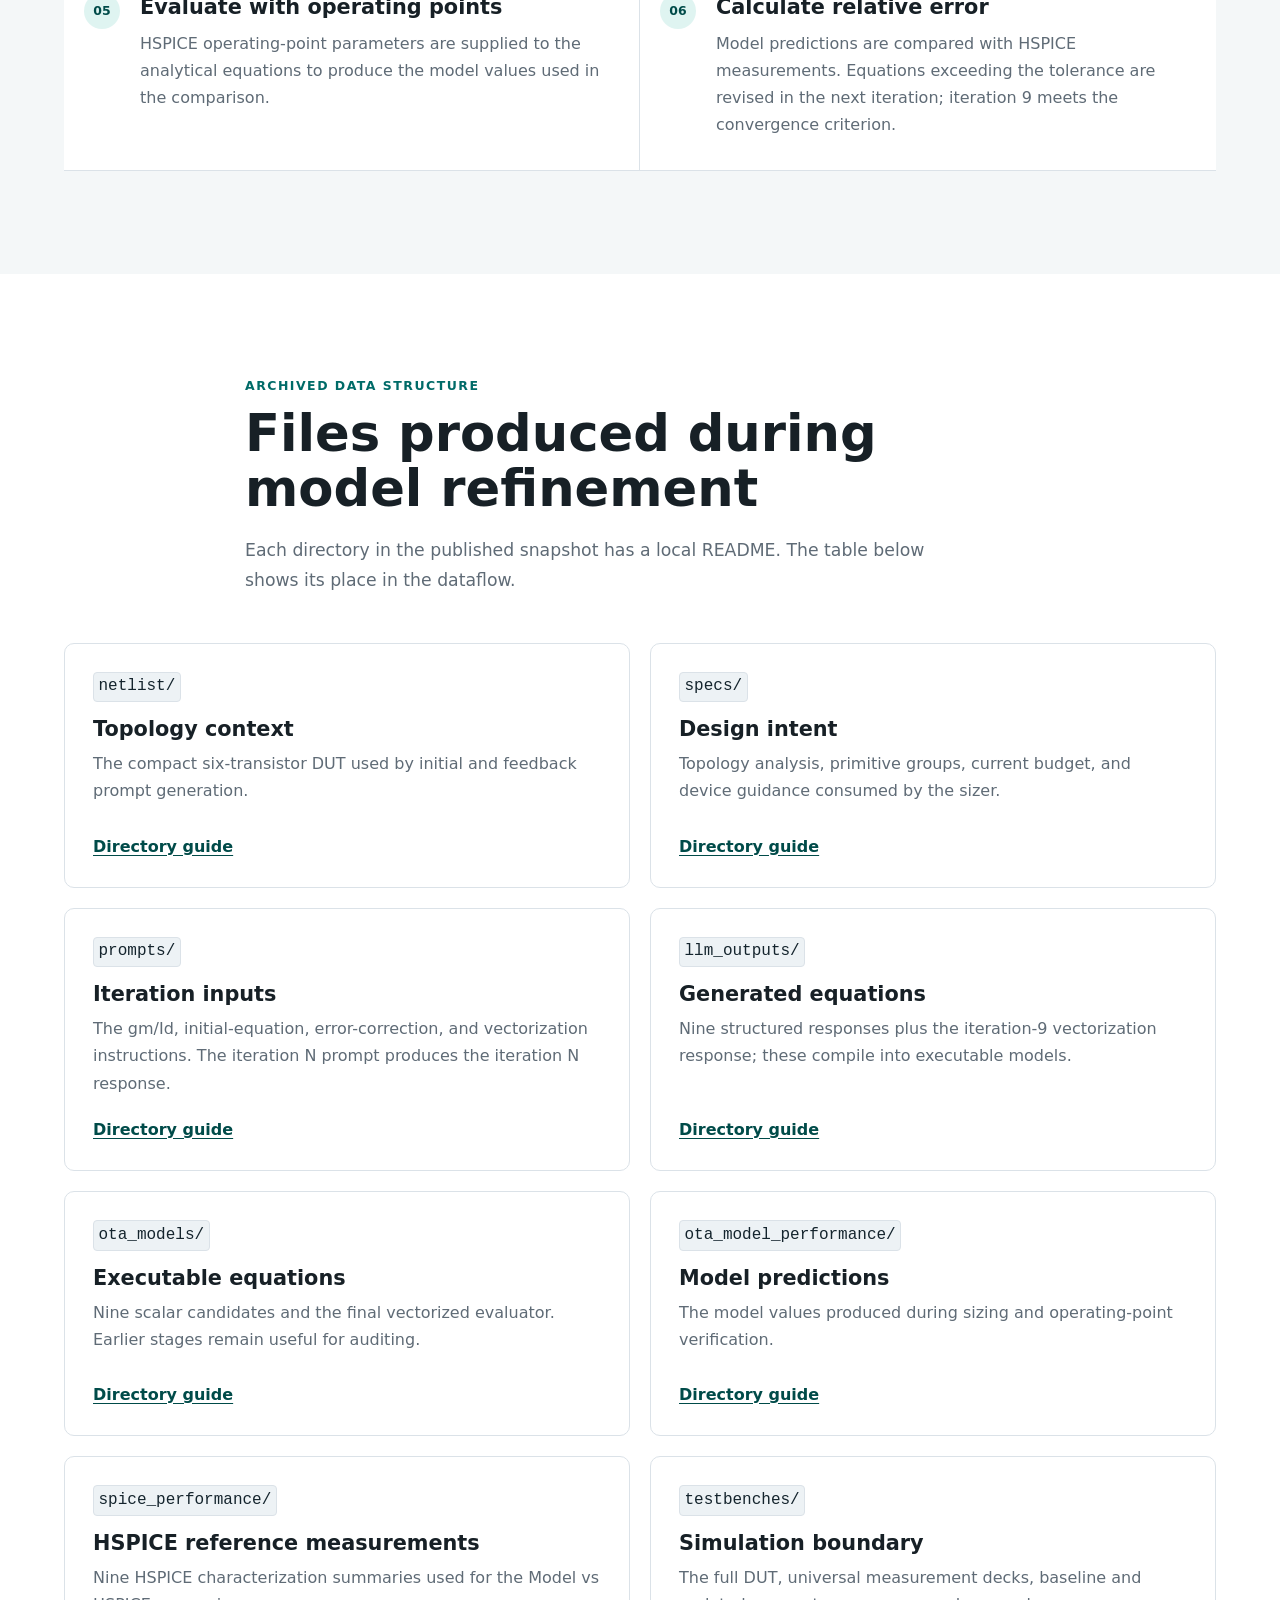
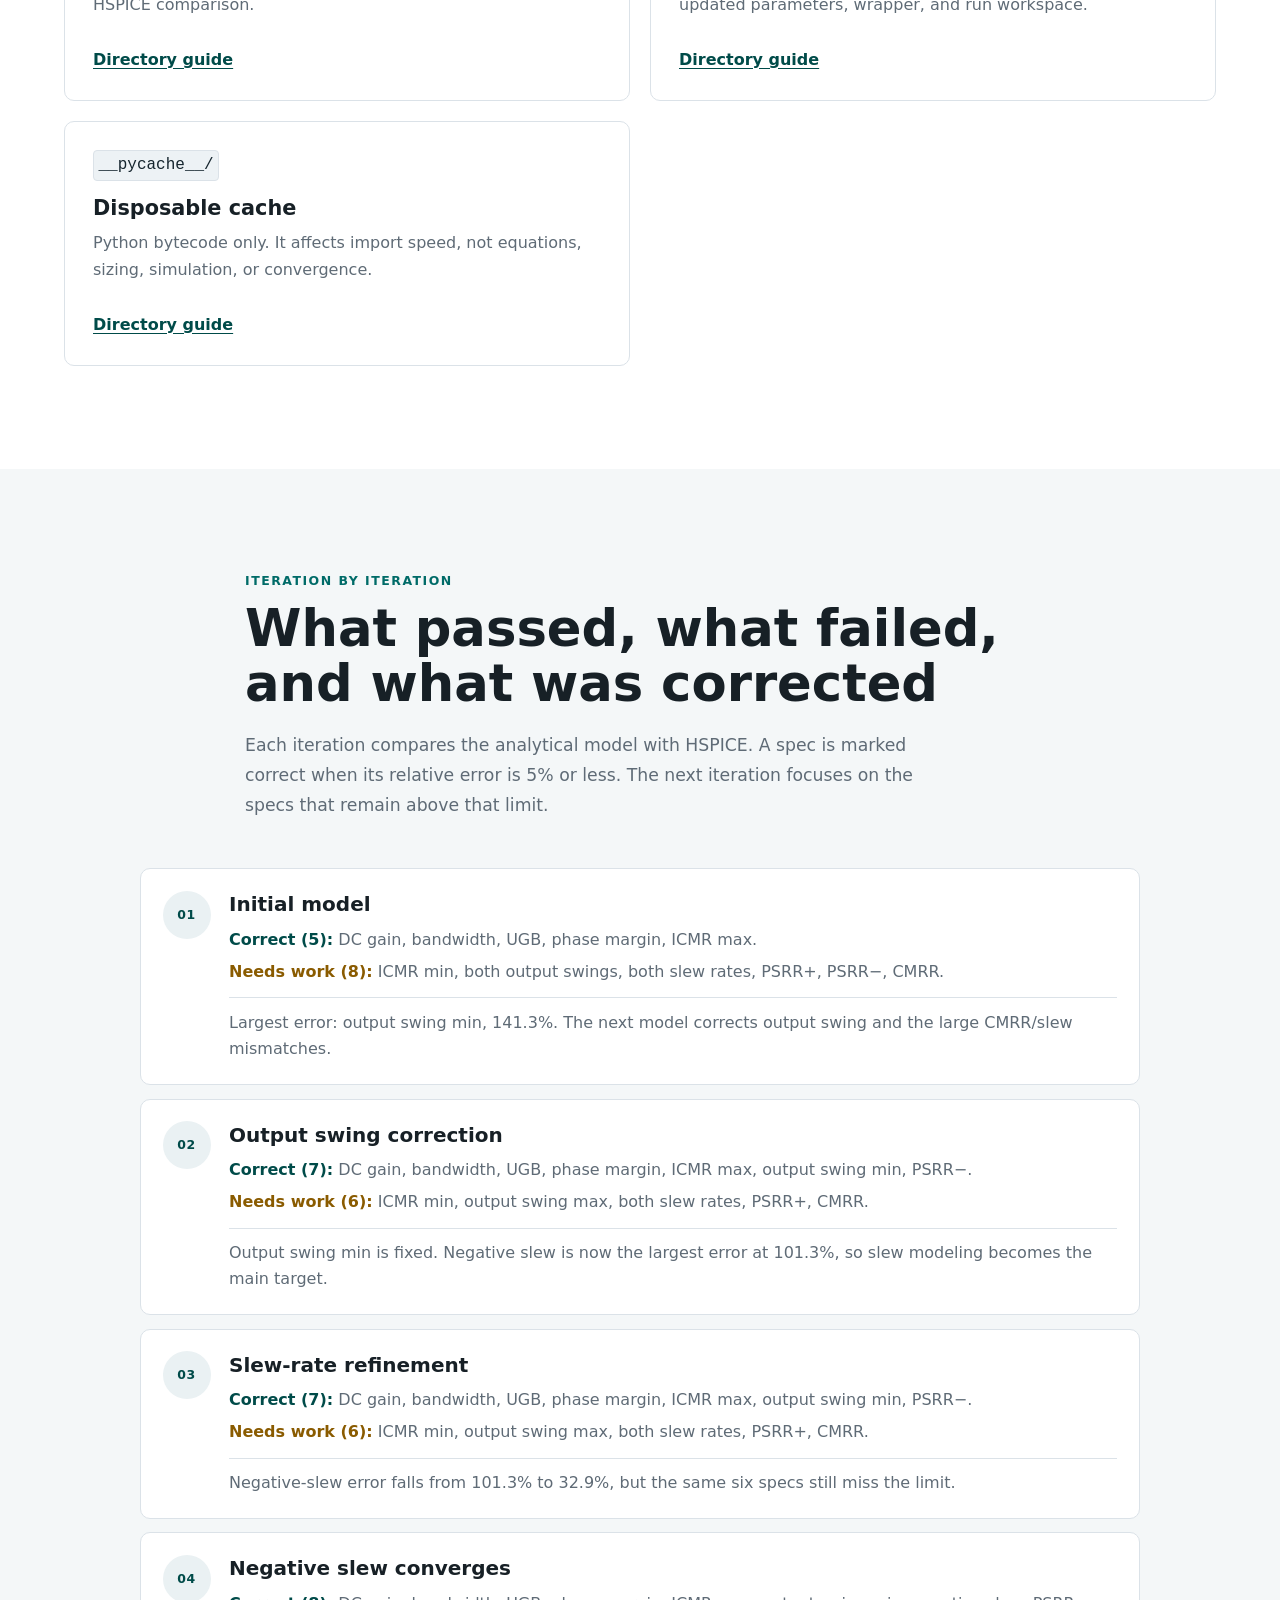
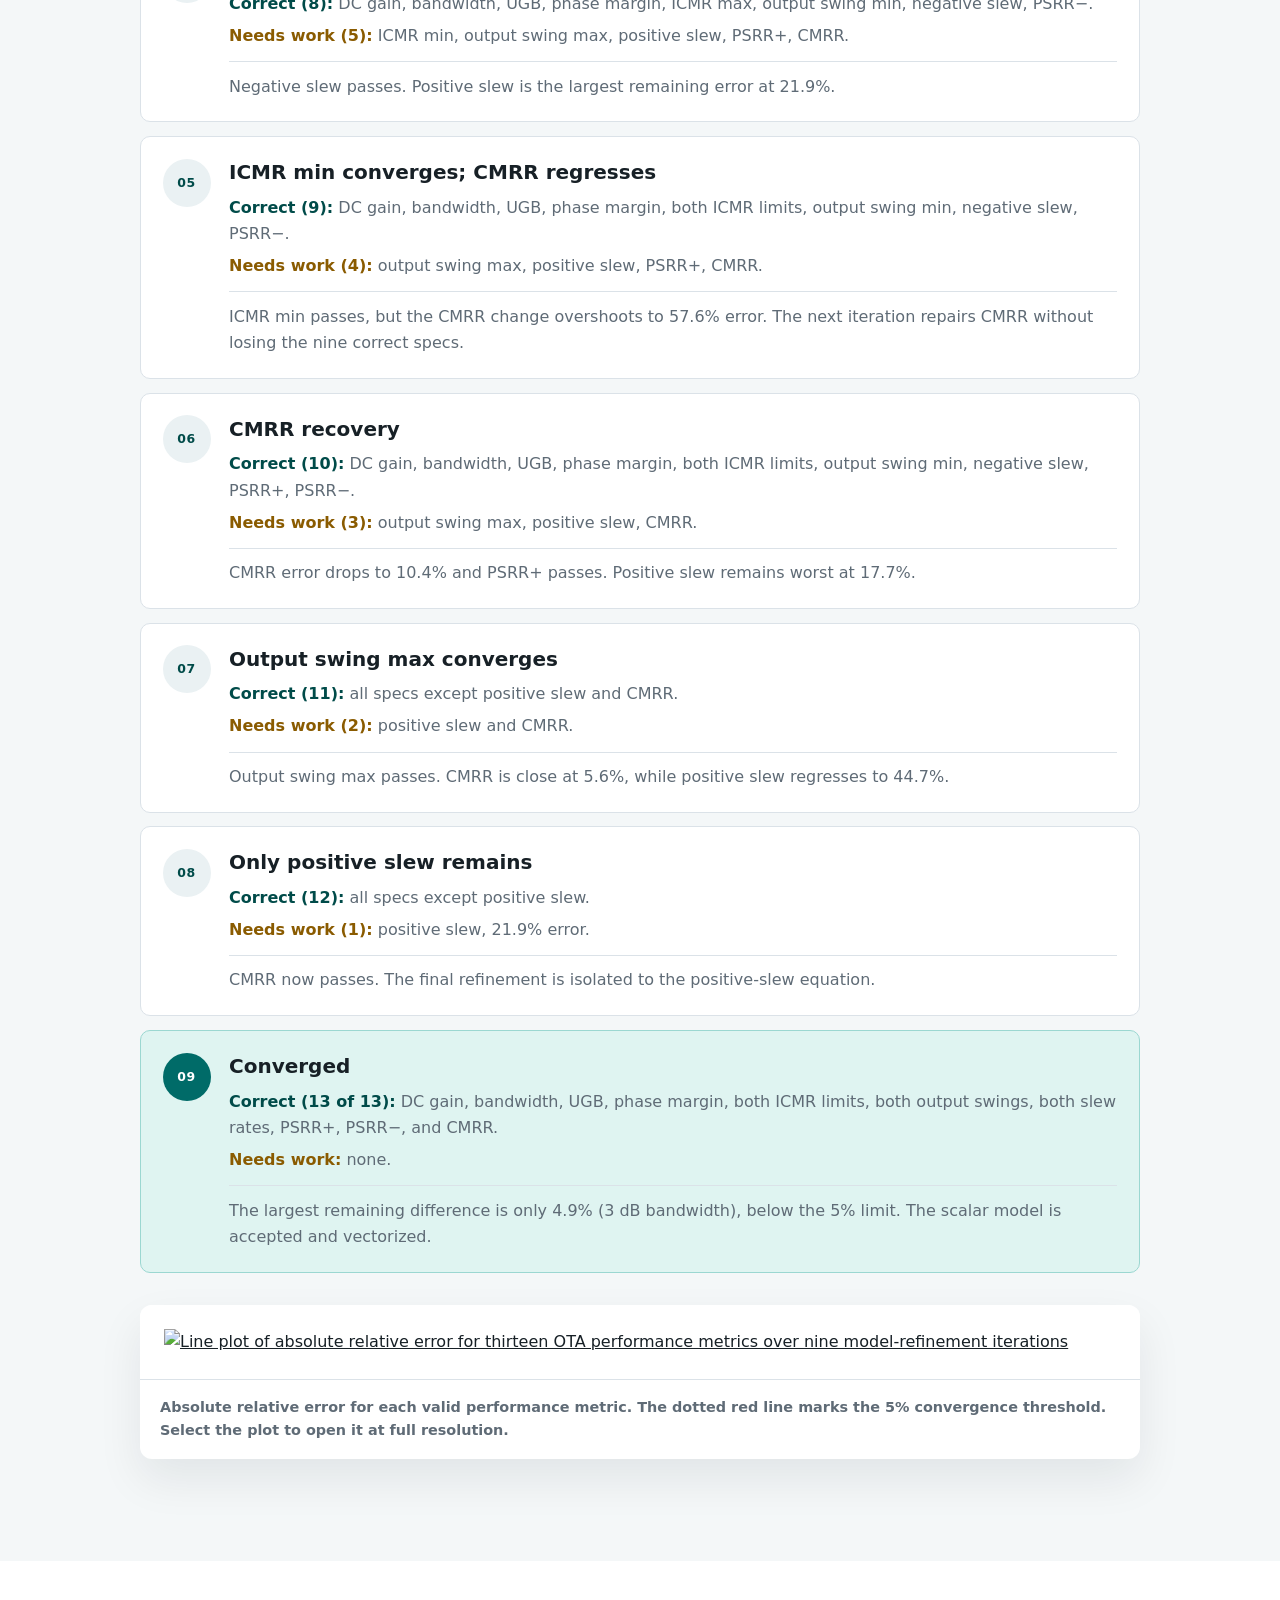
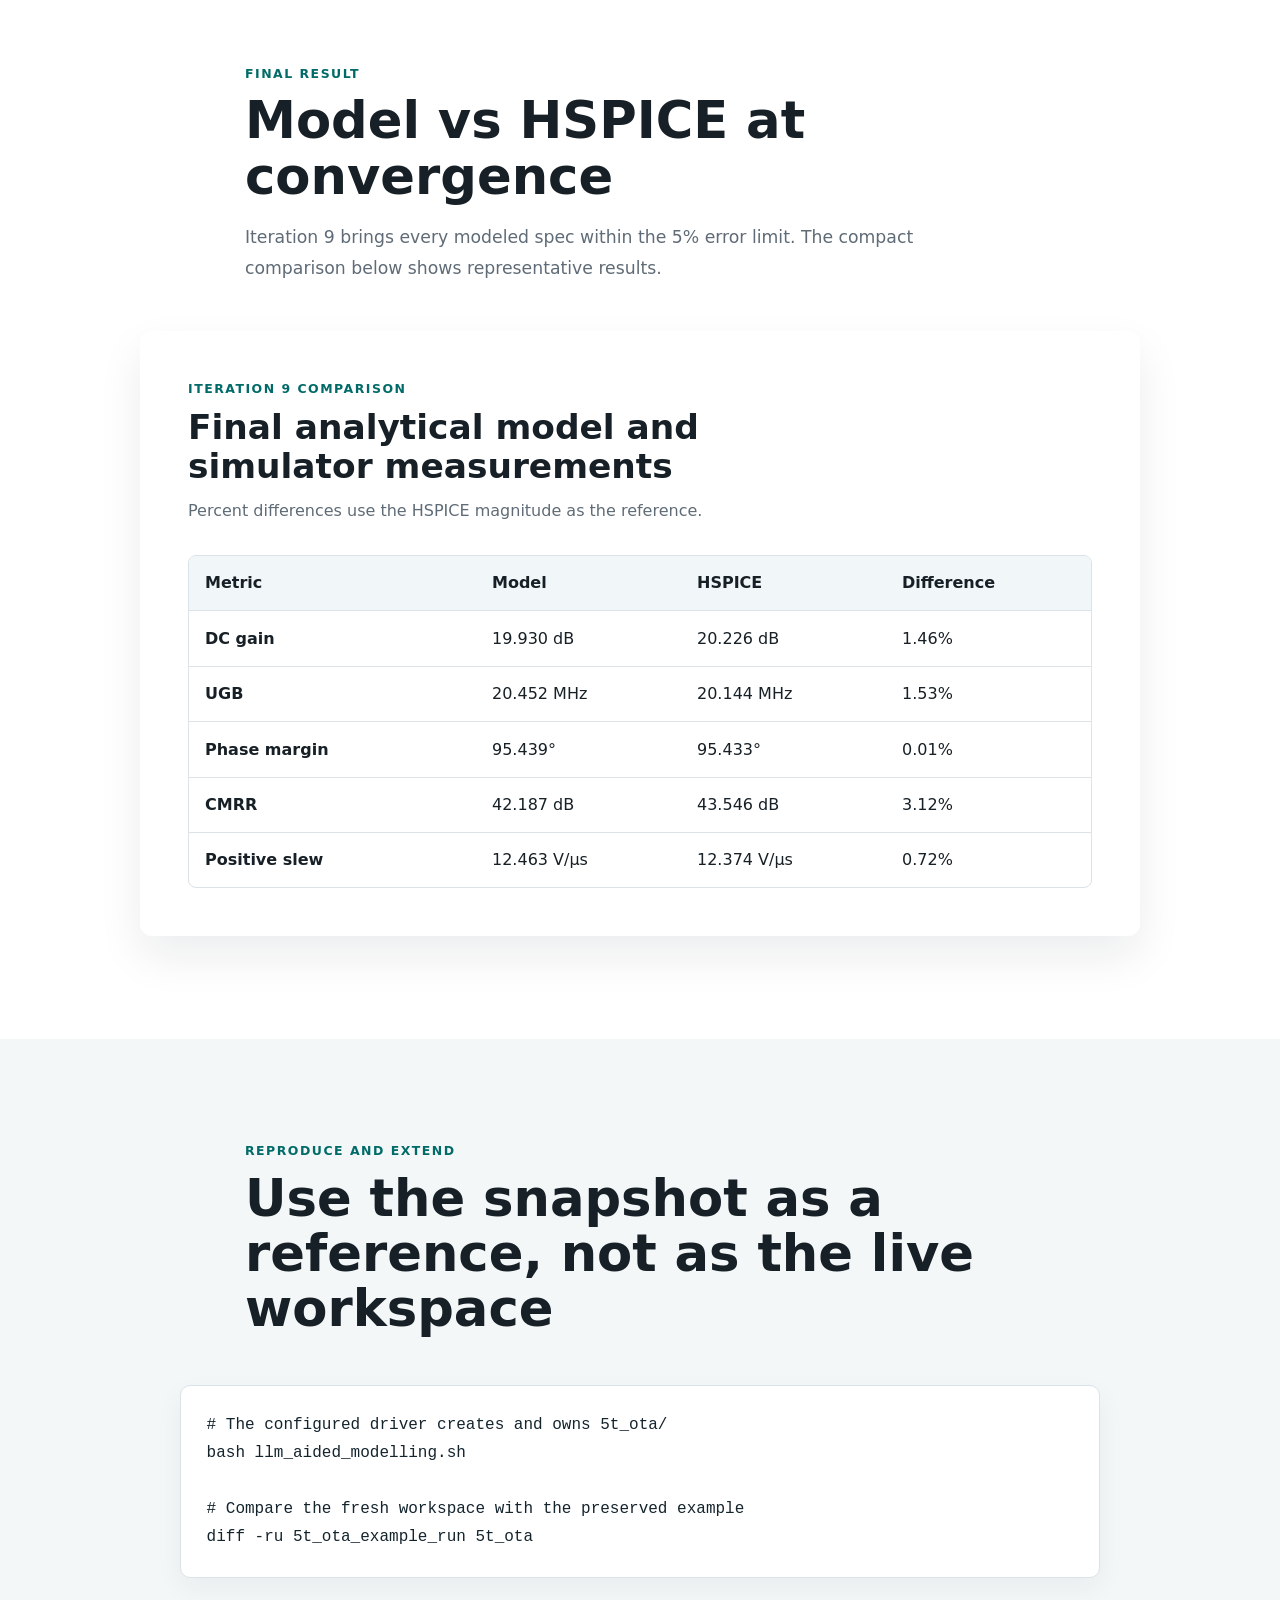
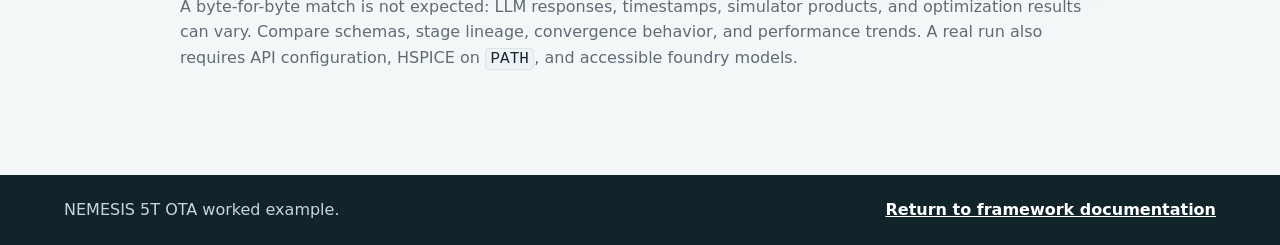
==== commit de53d0ce: "Adding documentations" ====
--- a/docs/example.html
+++ b/docs/example.html
@@ -17,8 +17,8 @@
           <a href="index.html">Framework</a>
           <a href="#story">Method</a>
           <a href="#artifacts">Artifacts</a>
-          <a href="#errors">Errors</a>
-          <a href="#stages">Stage Data</a>
+          <a href="#errors">Iterations</a>
+          <a href="#stages">Final result</a>
           <a href="#reproduce">Reproduce</a>
         </div>
       </nav>
@@ -28,7 +28,7 @@
           <h1>5T OTA model refinement</h1>
           <p class="lead">This example documents nine iterations of analytical model refinement for a five-transistor OTA. Model predictions are compared with HSPICE measurements at each iteration, and the converged scalar model is converted to a vectorized evaluator.</p>
           <div class="hero-actions">
-            <a class="button primary" href="#errors">View error results</a>
+            <a class="button primary" href="#errors">Follow the iterations</a>
             <a class="button secondary" href="https://github.com/umn-eda/NEMESIS/tree/main/5t_ota_example_run">View archived files</a>
           </div>
         </div>
@@ -53,7 +53,7 @@
           <article><span>02</span><h3>Generate analytical equations</h3><p>Each iteration produces a structured set of performance equations. The equations are recorded and compiled into an executable Python model.</p></article>
           <article><span>03</span><h3>Perform LUT-based sizing</h3><p>The scalar model and gm/Id lookup table generate device dimensions and the iteration's <code>.1</code> prediction report.</p></article>
           <article><span>04</span><h3>Run HSPICE characterization</h3><p>The selected device parameters are applied to the testbenches. Extracted measurements are stored in the corresponding HSPICE report.</p></article>
-          <article><span>05</span><h3>Evaluate with operating points</h3><p>HSPICE operating-point parameters are supplied to the analytical equations to generate the <code>.2</code> prediction report.</p></article>
+          <article><span>05</span><h3>Evaluate with operating points</h3><p>HSPICE operating-point parameters are supplied to the analytical equations to produce the model values used in the comparison.</p></article>
           <article><span>06</span><h3>Calculate relative error</h3><p>Model predictions are compared with HSPICE measurements. Equations exceeding the tolerance are revised in the next iteration; iteration 9 meets the convergence criterion.</p></article>
         </div>
       </section>
@@ -70,8 +70,8 @@
           <article><code>prompts/</code><h3>Iteration inputs</h3><p>The gm/Id, initial-equation, error-correction, and vectorization instructions. The iteration N prompt produces the iteration N response.</p><a href="https://github.com/umn-eda/NEMESIS/tree/main/5t_ota_example_run/prompts">Directory guide</a></article>
           <article><code>llm_outputs/</code><h3>Generated equations</h3><p>Nine structured responses plus the iteration-9 vectorization response; these compile into executable models.</p><a href="https://github.com/umn-eda/NEMESIS/tree/main/5t_ota_example_run/llm_outputs">Directory guide</a></article>
           <article><code>ota_models/</code><h3>Executable equations</h3><p>Nine scalar candidates and the final vectorized evaluator. Earlier stages remain useful for auditing.</p><a href="https://github.com/umn-eda/NEMESIS/tree/main/5t_ota_example_run/ota_models">Directory guide</a></article>
-          <article><code>ota_model_performance/</code><h3>Model predictions</h3><p>Two reports per stage: <code>.1</code> for LUT sizing and <code>.2</code> for operating-point verification.</p><a href="https://github.com/umn-eda/NEMESIS/tree/main/5t_ota_example_run/ota_model_performance">Directory guide</a></article>
-          <article><code>spice_performance/</code><h3>HSPICE reference measurements</h3><p>Nine HSPICE characterization summaries compared with the corresponding model <code>.2</code> reports.</p><a href="https://github.com/umn-eda/NEMESIS/tree/main/5t_ota_example_run/spice_performance">Directory guide</a></article>
+          <article><code>ota_model_performance/</code><h3>Model predictions</h3><p>The model values produced during sizing and operating-point verification.</p><a href="https://github.com/umn-eda/NEMESIS/tree/main/5t_ota_example_run/ota_model_performance">Directory guide</a></article>
+          <article><code>spice_performance/</code><h3>HSPICE reference measurements</h3><p>Nine HSPICE characterization summaries used for the Model vs HSPICE comparison.</p><a href="https://github.com/umn-eda/NEMESIS/tree/main/5t_ota_example_run/spice_performance">Directory guide</a></article>
           <article><code>testbenches/</code><h3>Simulation boundary</h3><p>The full DUT, universal measurement decks, baseline and updated parameters, wrapper, and run workspace.</p><a href="https://github.com/umn-eda/NEMESIS/tree/main/5t_ota_example_run/testbenches">Directory guide</a></article>
           <article><code>__pycache__/</code><h3>Disposable cache</h3><p>Python bytecode only. It affects import speed, not equations, sizing, simulation, or convergence.</p><a href="https://github.com/umn-eda/NEMESIS/tree/main/5t_ota_example_run/ota_models/__pycache__">Directory guide</a></article>
         </div>
@@ -79,21 +79,38 @@
 
       <section class="section" id="errors">
         <div class="section-heading">
-          <p class="eyebrow">Error by iteration</p>
-          <h2>Model error decreases across nine refinement iterations</h2>
-          <p>For each applicable metric, relative error is calculated as <code>|model − HSPICE| / |HSPICE| × 100%</code>. The mean and maximum below are calculated across 13 OTA metrics. “Above 5%” is the number of metrics that exceed the convergence threshold.</p>
+          <p class="eyebrow">Iteration by iteration</p>
+          <h2>What passed, what failed, and what was corrected</h2>
+          <p>Each iteration compares the analytical model with HSPICE. A spec is marked correct when its relative error is 5% or less. The next iteration focuses on the specs that remain above that limit.</p>
         </div>
-        <div class="error-table" role="table" aria-label="Model error by refinement iteration">
-          <div class="table-head">Iteration</div><div class="table-head">Mean absolute error</div><div class="table-head">Maximum error</div><div class="table-head">Metrics above 5%</div>
-          <div>1</div><div>25.61%</div><div>141.34%</div><div>8 of 13</div>
-          <div>2</div><div>14.81%</div><div>101.30%</div><div>6 of 13</div>
-          <div>3</div><div>8.61%</div><div>32.90%</div><div>6 of 13</div>
-          <div>4</div><div>5.68%</div><div>21.89%</div><div>5 of 13</div>
-          <div>5</div><div>9.01%</div><div>57.62%</div><div>4 of 13</div>
-          <div>6</div><div>4.97%</div><div>17.73%</div><div>3 of 13</div>
-          <div>7</div><div>6.18%</div><div>44.70%</div><div>2 of 13</div>
-          <div>8</div><div>4.23%</div><div>21.89%</div><div>1 of 13</div>
-          <div class="converged-row">9</div><div class="converged-row">2.60%</div><div class="converged-row">4.85%</div><div class="converged-row">0 of 13</div>
+        <div class="iteration-list">
+          <article>
+            <div class="iteration-number">01</div><div><h3>Initial model</h3><p class="pass"><strong>Correct (5):</strong> DC gain, bandwidth, UGB, phase margin, ICMR max.</p><p class="fail"><strong>Needs work (8):</strong> ICMR min, both output swings, both slew rates, PSRR+, PSRR−, CMRR.</p><p class="iteration-note">Largest error: output swing min, 141.3%. The next model corrects output swing and the large CMRR/slew mismatches.</p></div>
+          </article>
+          <article>
+            <div class="iteration-number">02</div><div><h3>Output swing correction</h3><p class="pass"><strong>Correct (7):</strong> DC gain, bandwidth, UGB, phase margin, ICMR max, output swing min, PSRR−.</p><p class="fail"><strong>Needs work (6):</strong> ICMR min, output swing max, both slew rates, PSRR+, CMRR.</p><p class="iteration-note">Output swing min is fixed. Negative slew is now the largest error at 101.3%, so slew modeling becomes the main target.</p></div>
+          </article>
+          <article>
+            <div class="iteration-number">03</div><div><h3>Slew-rate refinement</h3><p class="pass"><strong>Correct (7):</strong> DC gain, bandwidth, UGB, phase margin, ICMR max, output swing min, PSRR−.</p><p class="fail"><strong>Needs work (6):</strong> ICMR min, output swing max, both slew rates, PSRR+, CMRR.</p><p class="iteration-note">Negative-slew error falls from 101.3% to 32.9%, but the same six specs still miss the limit.</p></div>
+          </article>
+          <article>
+            <div class="iteration-number">04</div><div><h3>Negative slew converges</h3><p class="pass"><strong>Correct (8):</strong> DC gain, bandwidth, UGB, phase margin, ICMR max, output swing min, negative slew, PSRR−.</p><p class="fail"><strong>Needs work (5):</strong> ICMR min, output swing max, positive slew, PSRR+, CMRR.</p><p class="iteration-note">Negative slew passes. Positive slew is the largest remaining error at 21.9%.</p></div>
+          </article>
+          <article>
+            <div class="iteration-number">05</div><div><h3>ICMR min converges; CMRR regresses</h3><p class="pass"><strong>Correct (9):</strong> DC gain, bandwidth, UGB, phase margin, both ICMR limits, output swing min, negative slew, PSRR−.</p><p class="fail"><strong>Needs work (4):</strong> output swing max, positive slew, PSRR+, CMRR.</p><p class="iteration-note">ICMR min passes, but the CMRR change overshoots to 57.6% error. The next iteration repairs CMRR without losing the nine correct specs.</p></div>
+          </article>
+          <article>
+            <div class="iteration-number">06</div><div><h3>CMRR recovery</h3><p class="pass"><strong>Correct (10):</strong> DC gain, bandwidth, UGB, phase margin, both ICMR limits, output swing min, negative slew, PSRR+, PSRR−.</p><p class="fail"><strong>Needs work (3):</strong> output swing max, positive slew, CMRR.</p><p class="iteration-note">CMRR error drops to 10.4% and PSRR+ passes. Positive slew remains worst at 17.7%.</p></div>
+          </article>
+          <article>
+            <div class="iteration-number">07</div><div><h3>Output swing max converges</h3><p class="pass"><strong>Correct (11):</strong> all specs except positive slew and CMRR.</p><p class="fail"><strong>Needs work (2):</strong> positive slew and CMRR.</p><p class="iteration-note">Output swing max passes. CMRR is close at 5.6%, while positive slew regresses to 44.7%.</p></div>
+          </article>
+          <article>
+            <div class="iteration-number">08</div><div><h3>Only positive slew remains</h3><p class="pass"><strong>Correct (12):</strong> all specs except positive slew.</p><p class="fail"><strong>Needs work (1):</strong> positive slew, 21.9% error.</p><p class="iteration-note">CMRR now passes. The final refinement is isolated to the positive-slew equation.</p></div>
+          </article>
+          <article class="converged-iteration">
+            <div class="iteration-number">09</div><div><h3>Converged</h3><p class="pass"><strong>Correct (13 of 13):</strong> DC gain, bandwidth, UGB, phase margin, both ICMR limits, both output swings, both slew rates, PSRR+, PSRR−, and CMRR.</p><p class="fail"><strong>Needs work:</strong> none.</p><p class="iteration-note">The largest remaining difference is only 4.9% (3 dB bandwidth), below the 5% limit. The scalar model is accepted and vectorized.</p></div>
+          </article>
         </div>
         <figure class="error-plot">
           <a href="../plots/combined_subplots.png"><img src="../plots/combined_subplots.png" alt="Line plot of absolute relative error for thirteen OTA performance metrics over nine model-refinement iterations"></a>
@@ -103,27 +120,18 @@
 
       <section class="section" id="stages">
         <div class="section-heading">
-          <p class="eyebrow">Iteration data</p>
-          <h2>Inspect the files for a single iteration</h2>
-          <p>Use the same iteration number across directories to identify the equations, model predictions, HSPICE measurements, and error-correction input.</p>
+          <p class="eyebrow">Final result</p>
+          <h2>Model vs HSPICE at convergence</h2>
+          <p>Iteration 9 brings every modeled spec within the 5% error limit. The compact comparison below shows representative results.</p>
         </div>
-        <ol class="stage-reader">
-          <li><strong>Prompt:</strong> open <code>prompts/prompt_stageN.txt</code> to see the information given to the model.</li>
-          <li><strong>Proposal:</strong> inspect <code>llm_outputs/llm_output_stageN.json</code> for topology mapping and equations.</li>
-          <li><strong>Executable model:</strong> read <code>ota_models/ota_model_stageN.py</code>, compiled from that JSON.</li>
-          <li><strong>LUT sizing:</strong> inspect <code>ota_model_performance/ota_model_estimation_stageN.1.json</code> and the parameters it selected.</li>
-          <li><strong>HSPICE measurements:</strong> compare <code>spice_performance/spice_estimation_stageN.json</code> with the same row in <code>design_sweep_log.csv</code>.</li>
-          <li><strong>Equation verification:</strong> compare the SPICE report with <code>ota_model_estimation_stageN.2.json</code>; mismatch appears in the next prompt.</li>
-        </ol>
-
         <div class="result-panel">
           <div>
             <p class="eyebrow">Iteration 9 comparison</p>
-            <h3>Final analytical-model predictions and HSPICE measurements</h3>
-            <p>The table is illustrative, not a replacement for the JSON reports. Percent differences use the HSPICE magnitude as the reference.</p>
+            <h3>Final analytical model and simulator measurements</h3>
+            <p>Percent differences use the HSPICE magnitude as the reference.</p>
           </div>
           <div class="comparison-table" role="table" aria-label="Stage 9 model and HSPICE comparison">
-            <div class="table-head">Metric</div><div class="table-head">Model .2</div><div class="table-head">HSPICE</div><div class="table-head">Difference</div>
+            <div class="table-head">Metric</div><div class="table-head">Model</div><div class="table-head">HSPICE</div><div class="table-head">Difference</div>
             <div>DC gain</div><div>19.930 dB</div><div>20.226 dB</div><div>1.46%</div>
             <div>UGB</div><div>20.452 MHz</div><div>20.144 MHz</div><div>1.53%</div>
             <div>Phase margin</div><div>95.439°</div><div>95.433°</div><div>0.01%</div>
--- a/docs/styles.css
+++ b/docs/styles.css
@@ -920,6 +920,74 @@
   background: var(--accent-soft);
 }
 
+.example-page .iteration-list {
+  display: grid;
+  gap: 0.85rem;
+  max-width: 1000px;
+}
+
+.example-page .iteration-list article {
+  background: var(--surface);
+  border: 1px solid var(--line);
+  border-radius: 10px;
+  display: grid;
+  gap: 1.15rem;
+  grid-template-columns: 3rem minmax(0, 1fr);
+  padding: 1.35rem;
+}
+
+.example-page .iteration-list .iteration-number {
+  align-items: center;
+  background: #eaf1f3;
+  border-radius: 999px;
+  color: var(--accent-dark);
+  display: flex;
+  font-size: 0.78rem;
+  font-weight: 900;
+  height: 3rem;
+  justify-content: center;
+  letter-spacing: 0.06em;
+  width: 3rem;
+}
+
+.example-page .iteration-list h3 {
+  font-size: 1.25rem;
+  margin: 0.15rem 0 0.7rem;
+}
+
+.example-page .iteration-list p {
+  line-height: 1.65;
+  margin-top: 0.35rem;
+}
+
+.example-page .iteration-list p strong {
+  color: var(--ink);
+}
+
+.example-page .iteration-list .pass strong {
+  color: var(--accent-dark);
+}
+
+.example-page .iteration-list .fail strong {
+  color: var(--warning);
+}
+
+.example-page .iteration-list .iteration-note {
+  border-top: 1px solid var(--line);
+  margin-top: 0.75rem;
+  padding-top: 0.7rem;
+}
+
+.example-page .iteration-list .converged-iteration {
+  background: var(--accent-soft);
+  border-color: #9bd7d1;
+}
+
+.example-page .iteration-list .converged-iteration .iteration-number {
+  background: var(--accent);
+  color: #ffffff;
+}
+
 .example-page .error-plot {
   border: 0;
   border-radius: 12px;
@@ -1037,6 +1105,10 @@
     padding-top: 5rem;
   }
 
+  .example-page .iteration-list article {
+    grid-template-columns: 1fr;
+  }
+
   .section {
     padding: 4rem 5vw;
   }
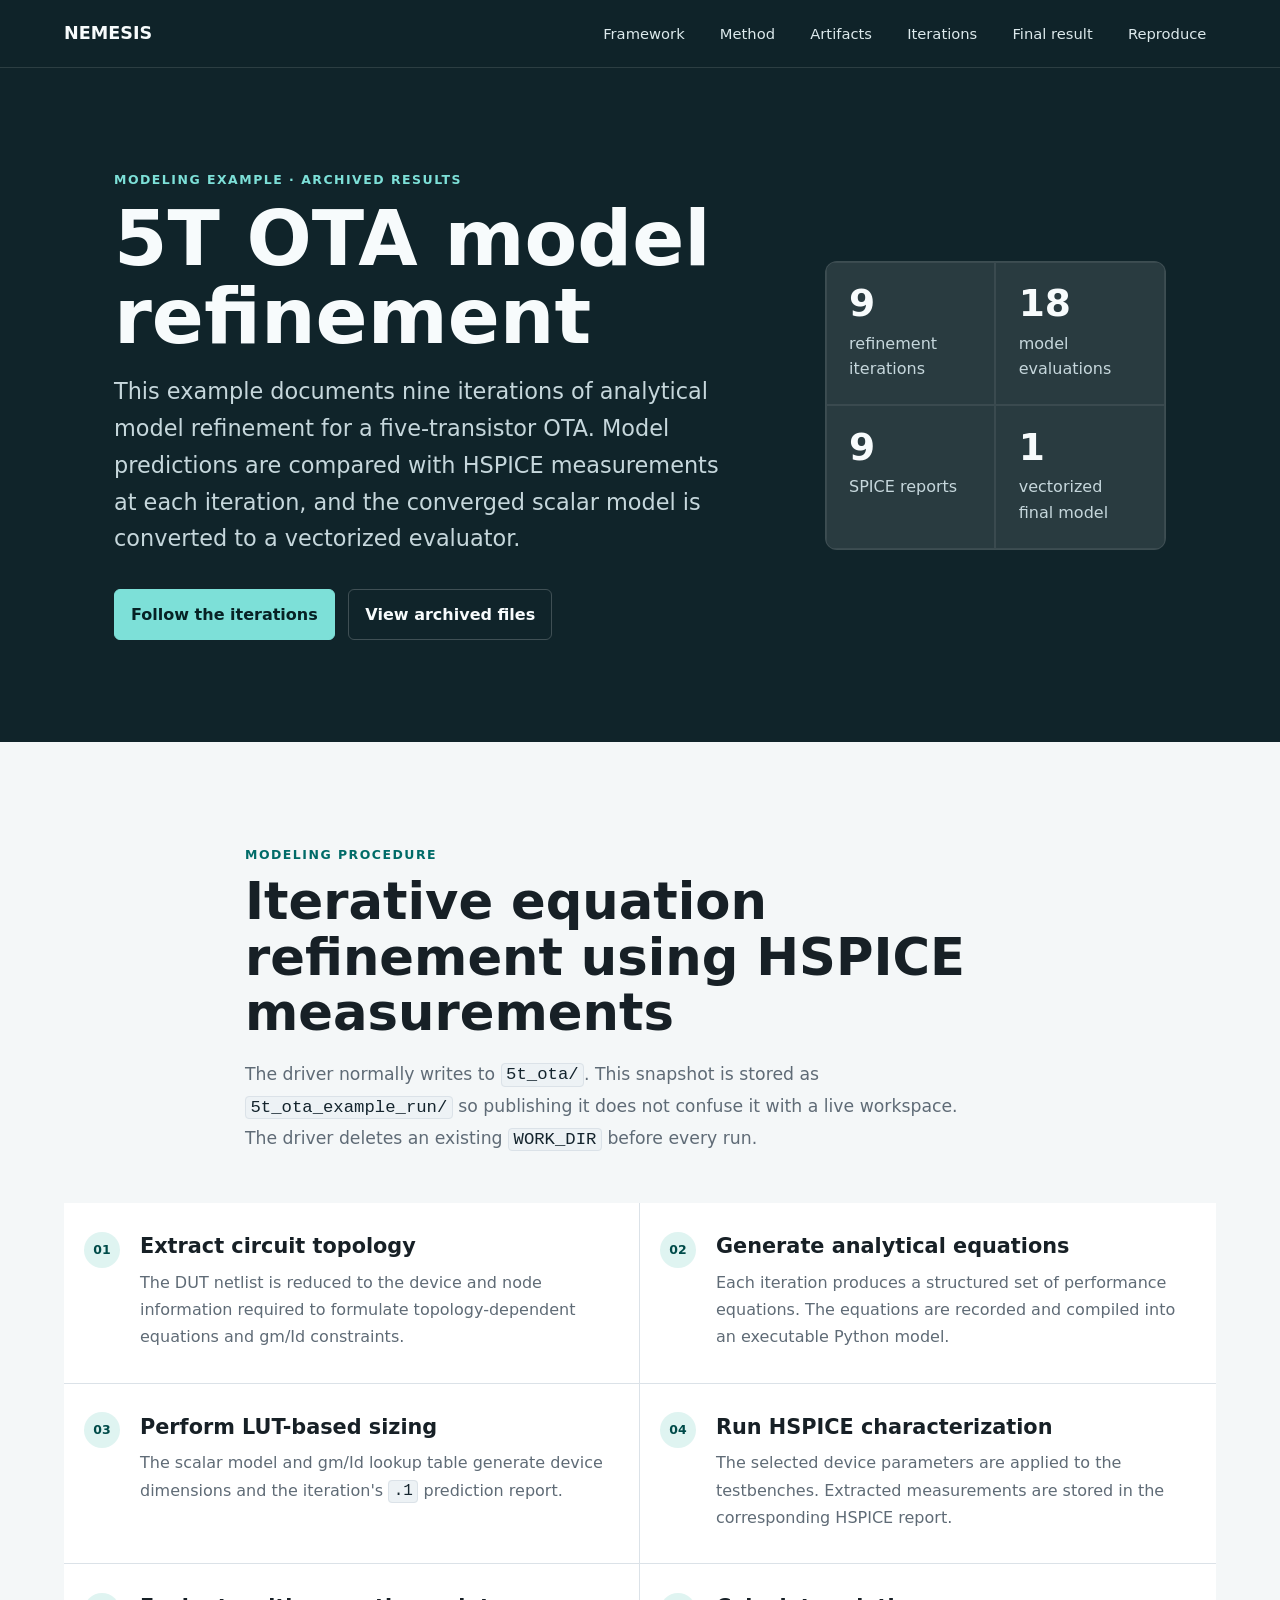
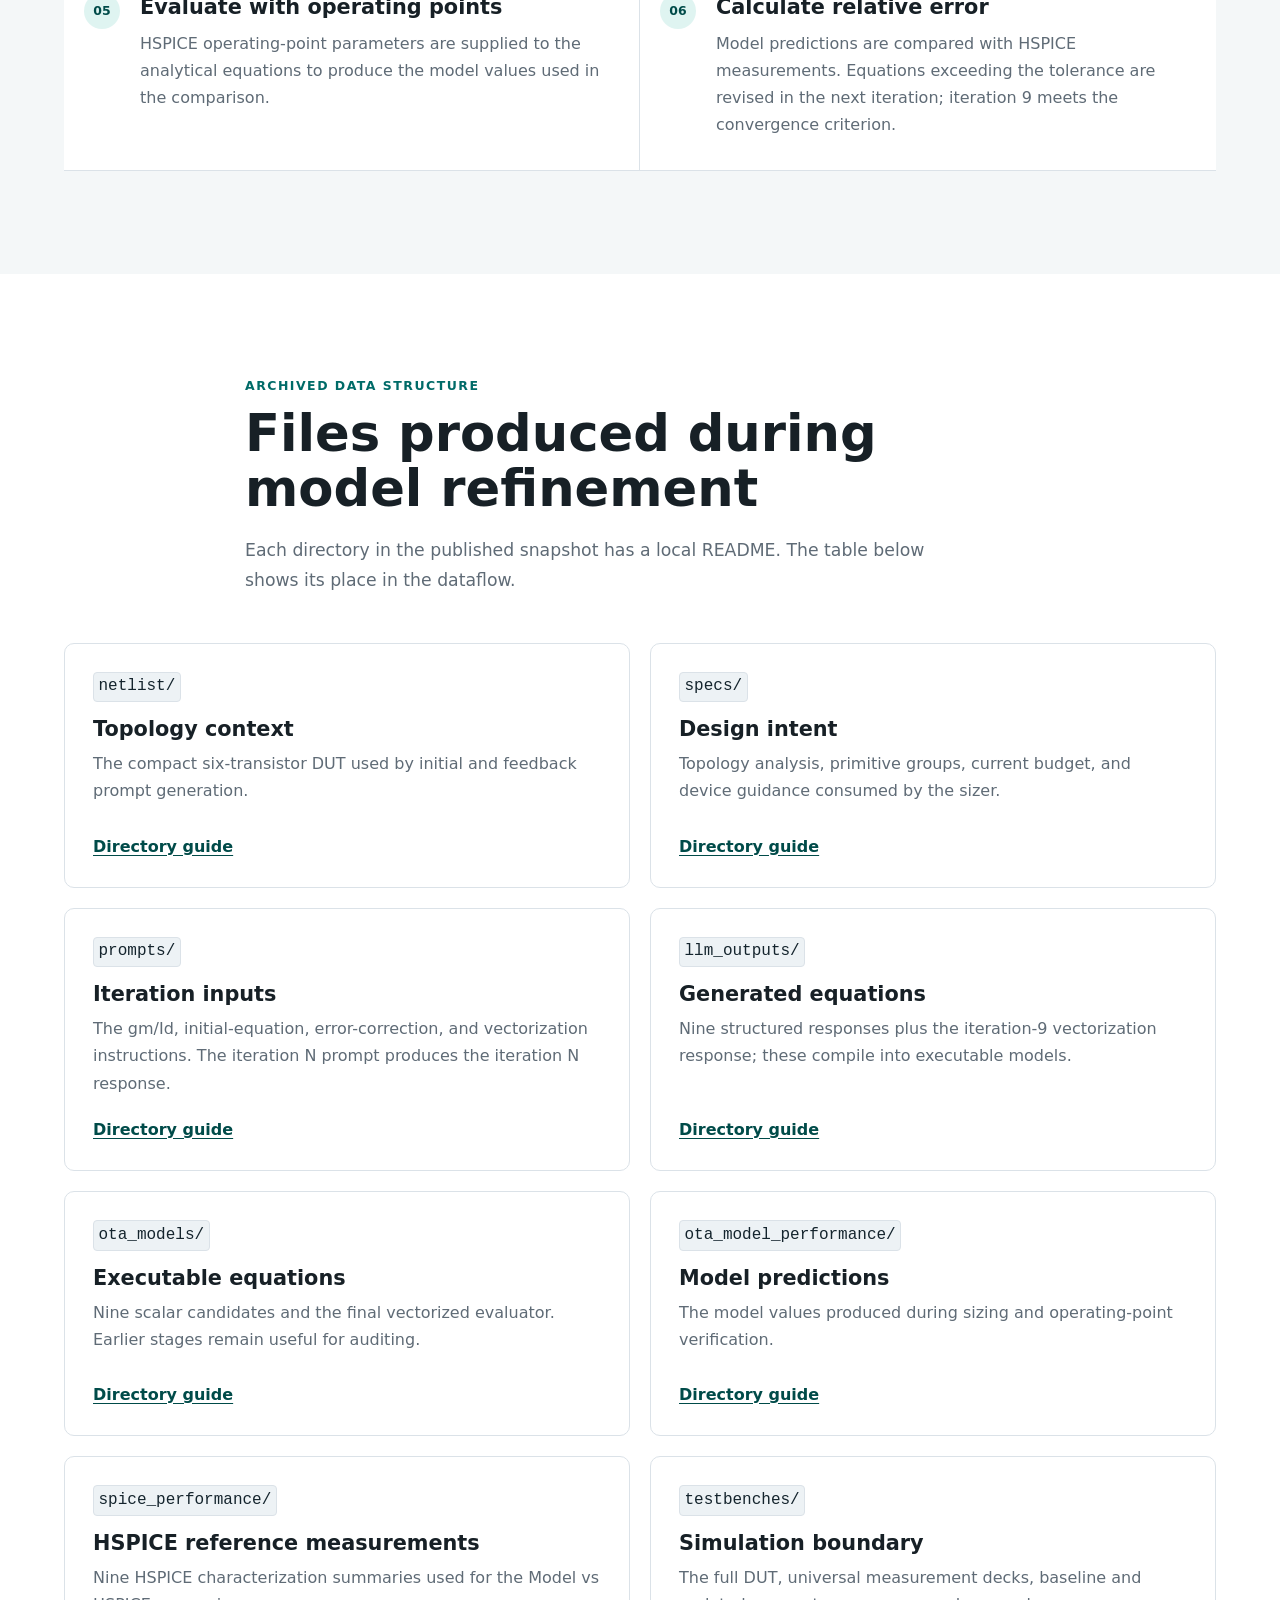
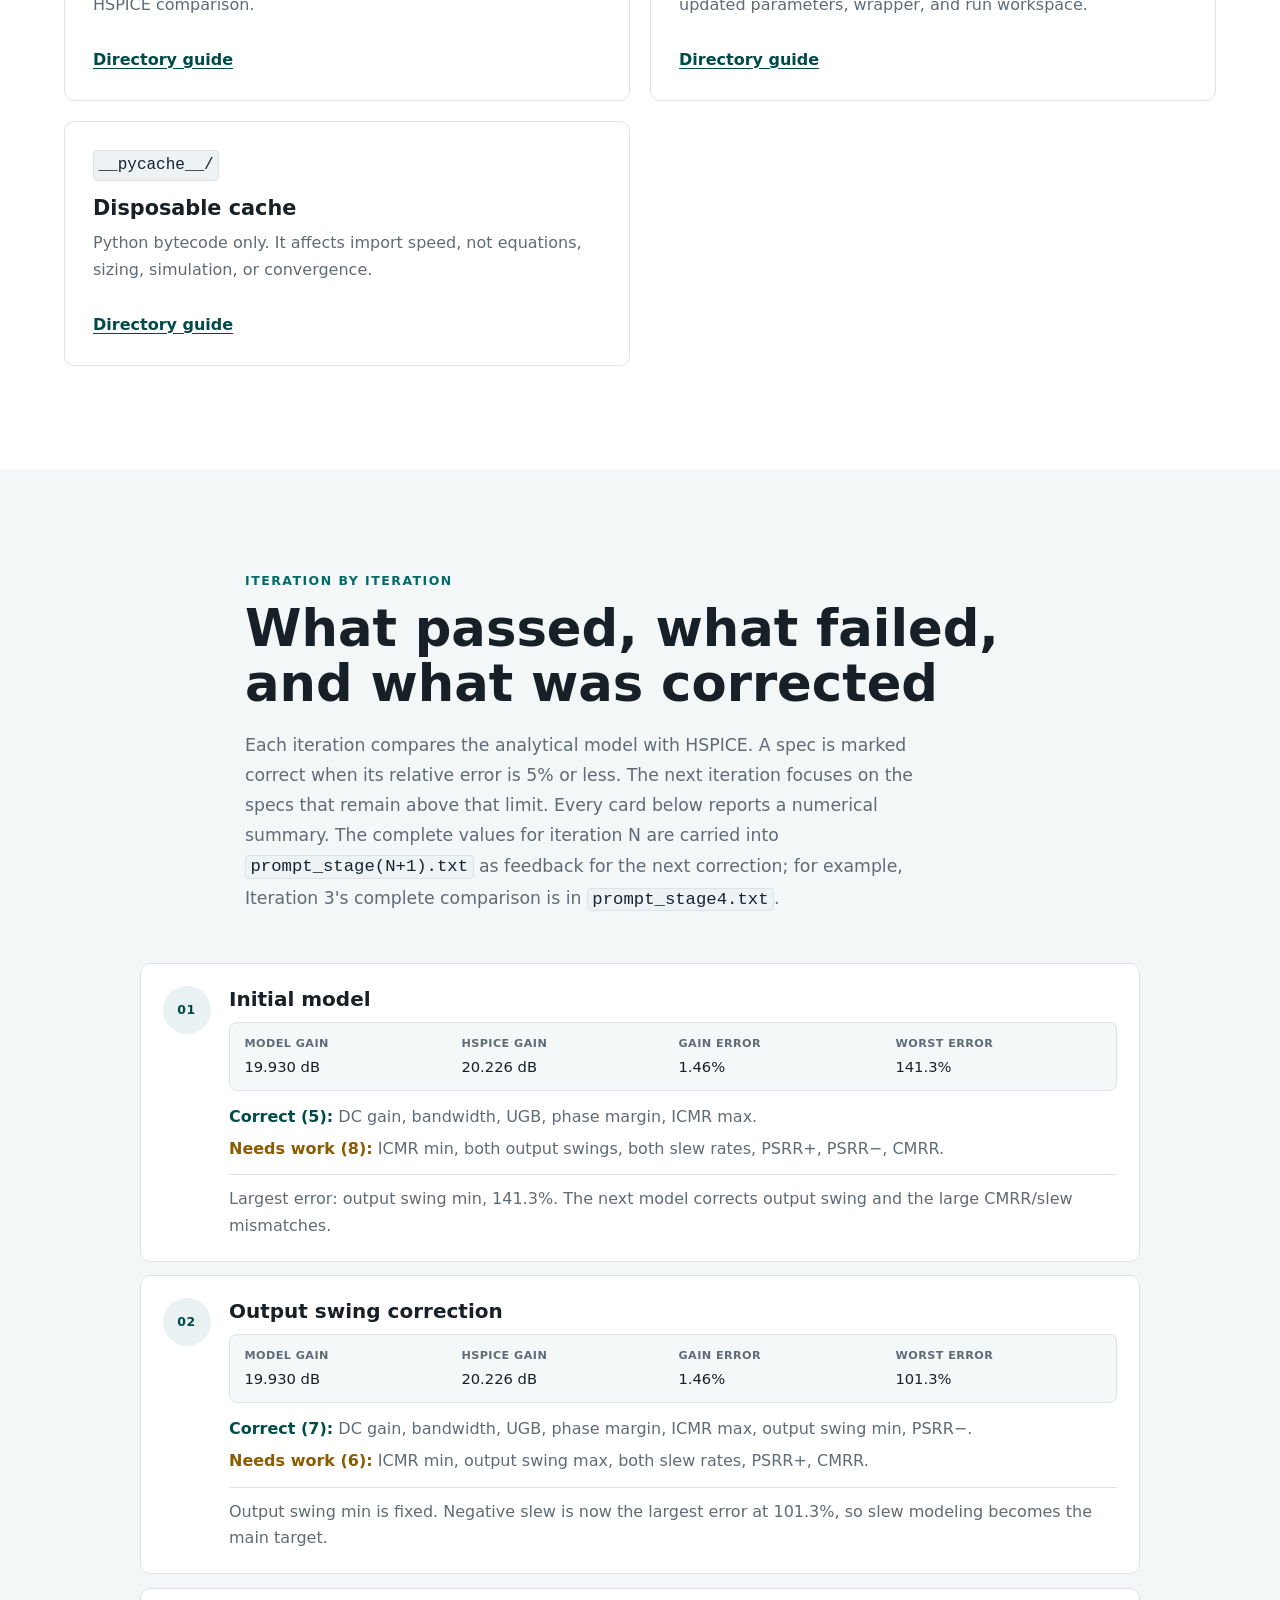
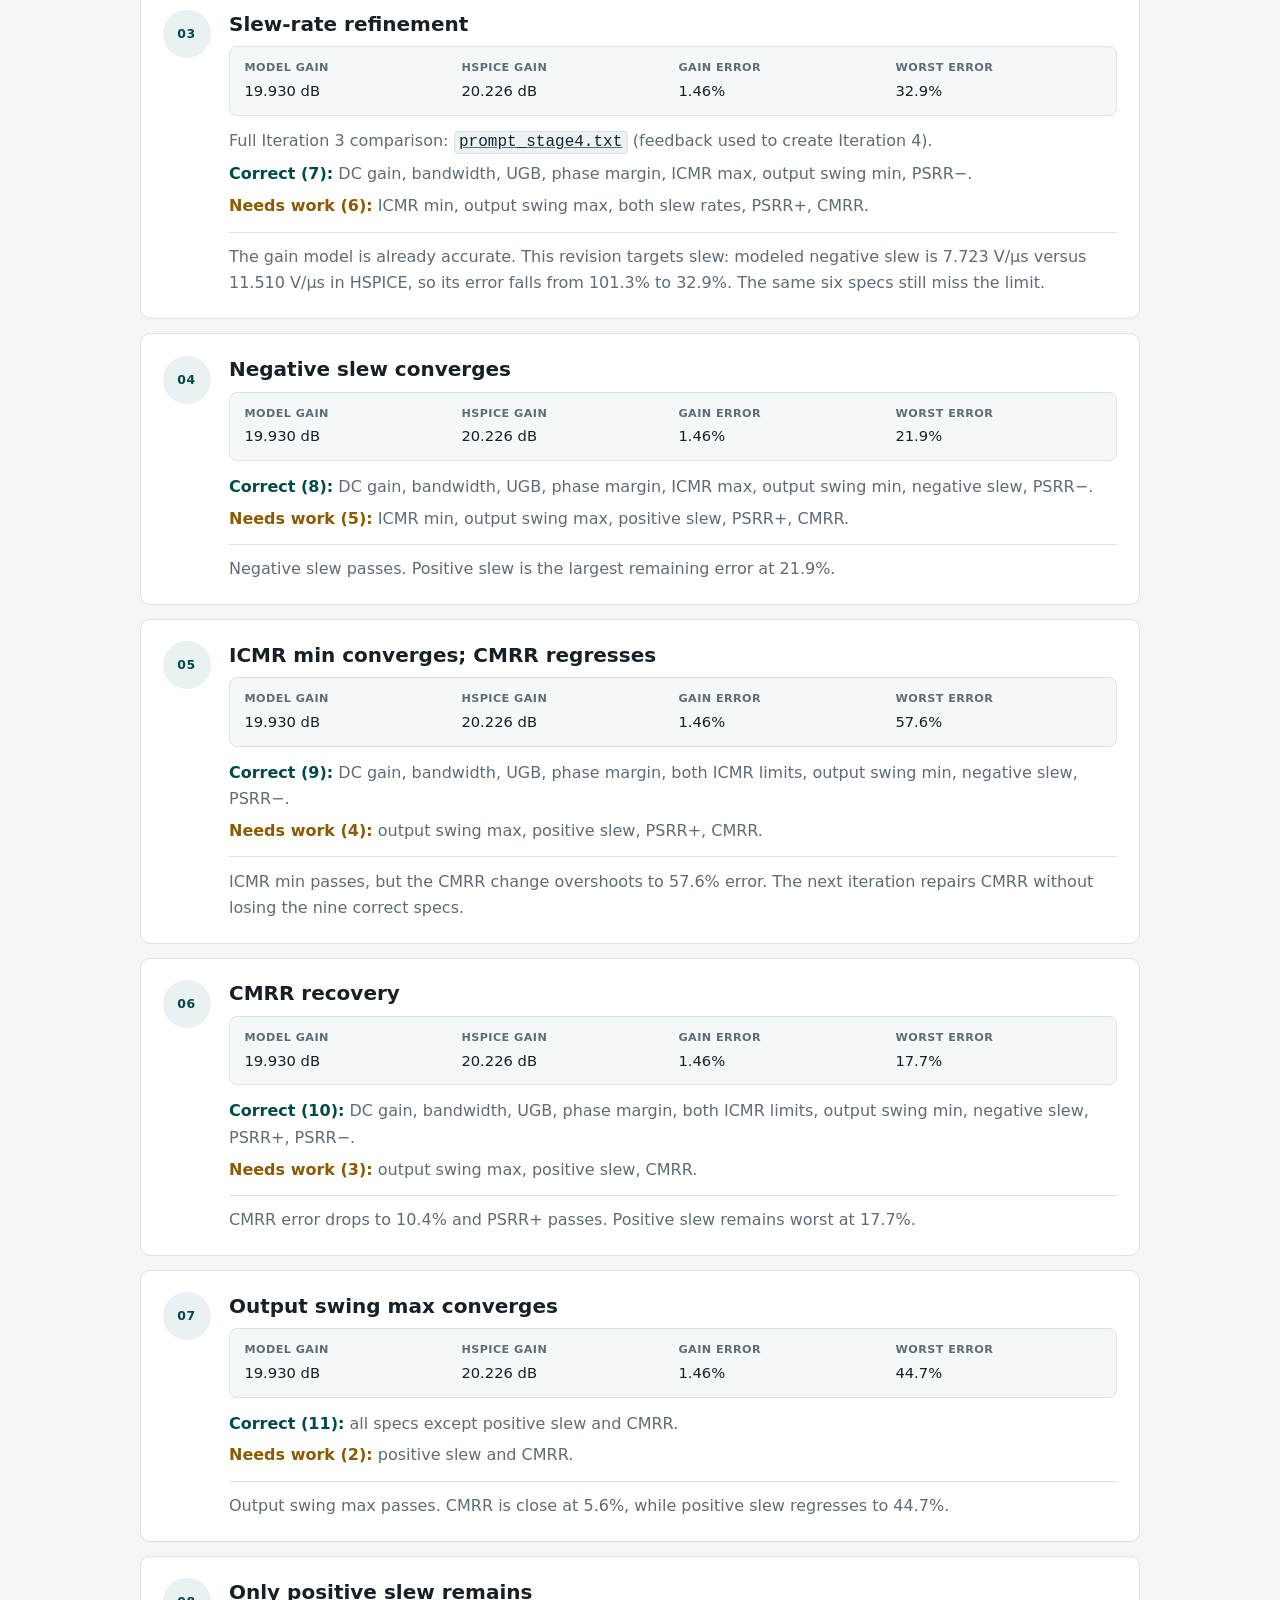
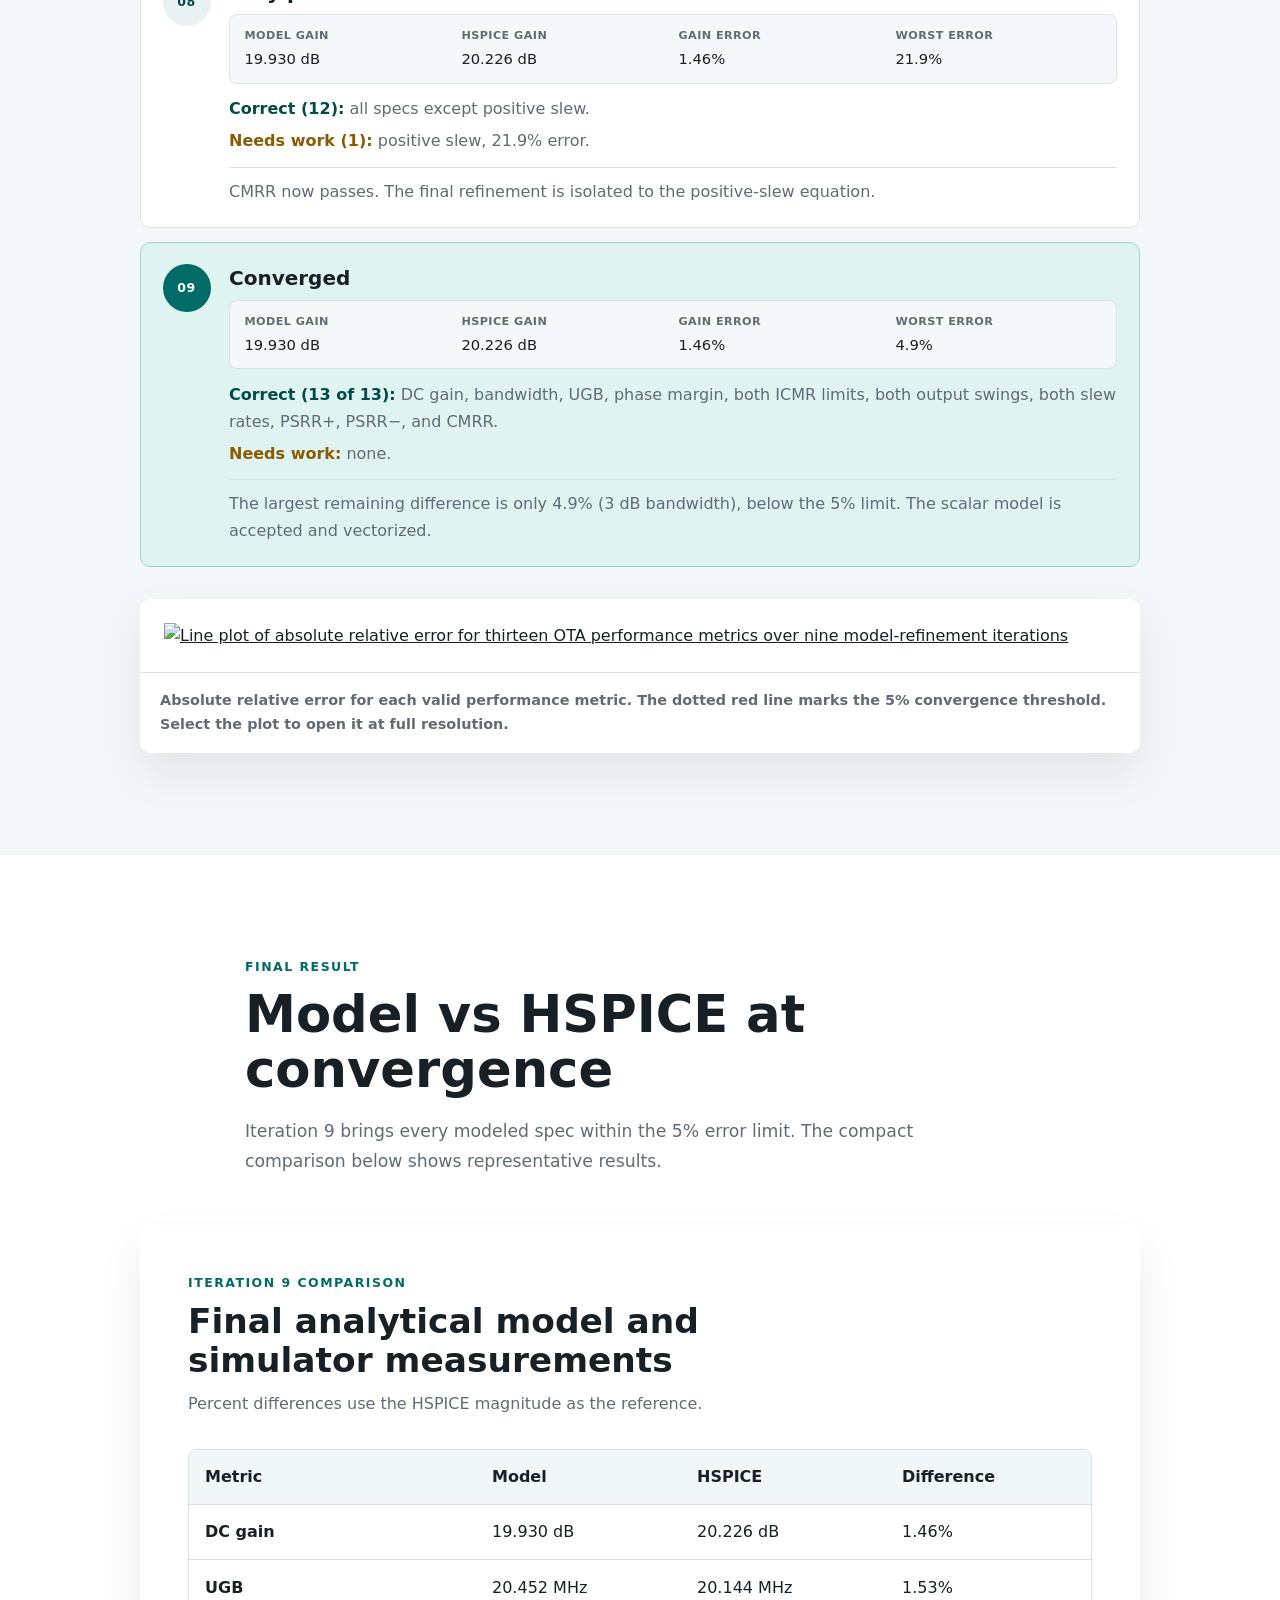
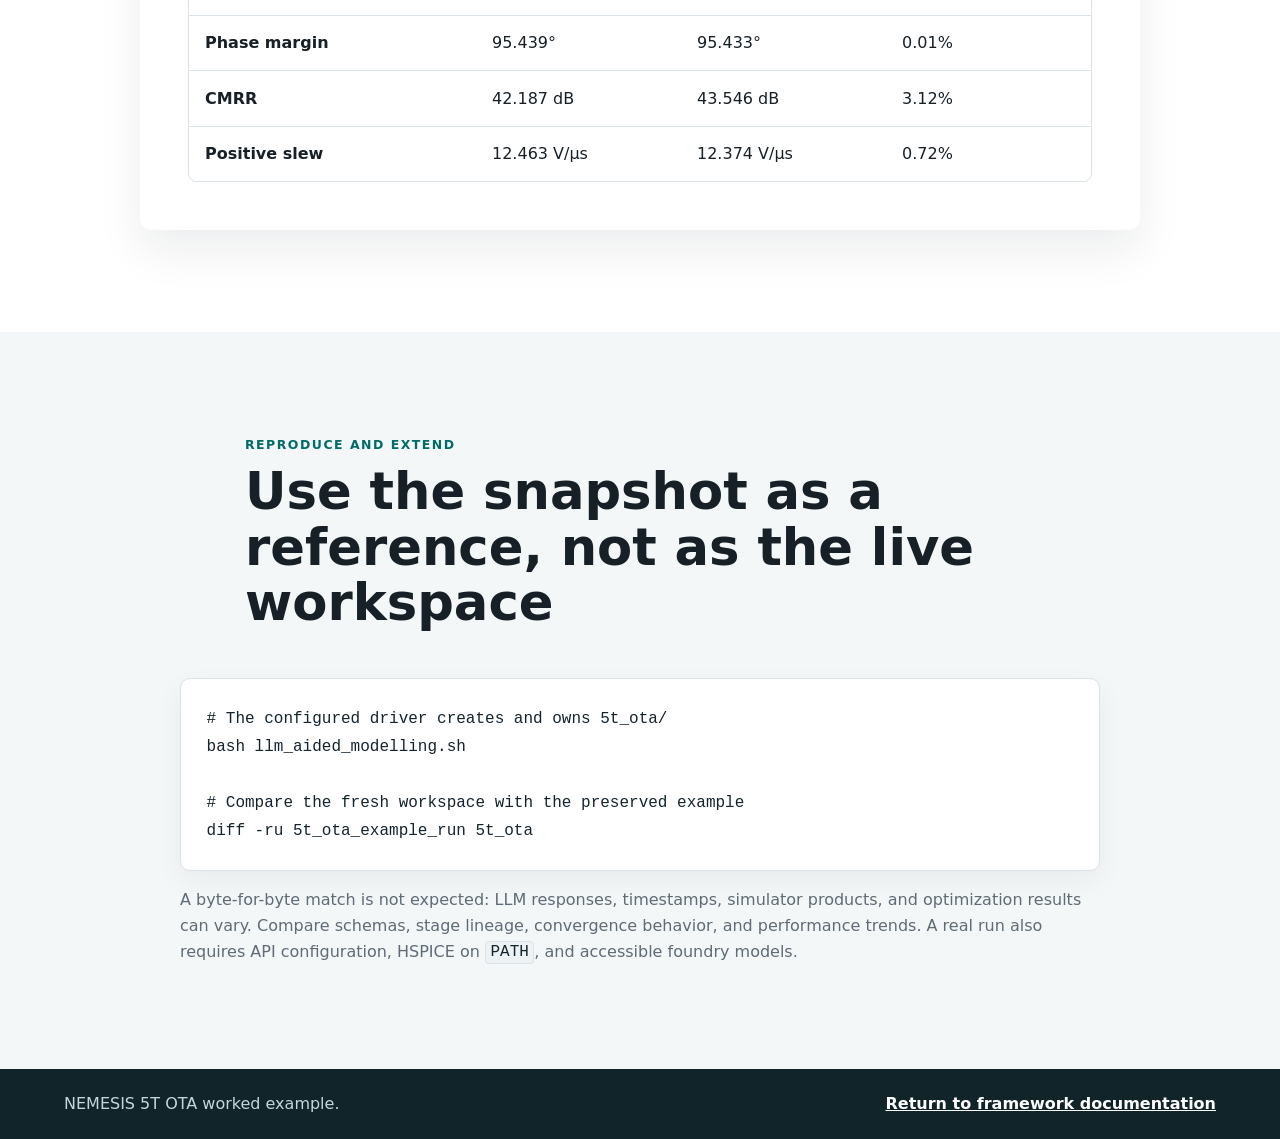
==== commit 5fe4b3a3: "Adding documentations" ====
--- a/docs/example.html
+++ b/docs/example.html
@@ -81,35 +81,35 @@
         <div class="section-heading">
           <p class="eyebrow">Iteration by iteration</p>
           <h2>What passed, what failed, and what was corrected</h2>
-          <p>Each iteration compares the analytical model with HSPICE. A spec is marked correct when its relative error is 5% or less. The next iteration focuses on the specs that remain above that limit.</p>
+          <p>Each iteration compares the analytical model with HSPICE. A spec is marked correct when its relative error is 5% or less. The next iteration focuses on the specs that remain above that limit. Every card below reports a numerical summary. The complete values for iteration N are carried into <code>prompt_stage(N+1).txt</code> as feedback for the next correction; for example, Iteration 3's complete comparison is in <code>prompt_stage4.txt</code>.</p>
         </div>
         <div class="iteration-list">
           <article>
-            <div class="iteration-number">01</div><div><h3>Initial model</h3><p class="pass"><strong>Correct (5):</strong> DC gain, bandwidth, UGB, phase margin, ICMR max.</p><p class="fail"><strong>Needs work (8):</strong> ICMR min, both output swings, both slew rates, PSRR+, PSRR−, CMRR.</p><p class="iteration-note">Largest error: output swing min, 141.3%. The next model corrects output swing and the large CMRR/slew mismatches.</p></div>
+            <div class="iteration-number">01</div><div><h3>Initial model</h3><div class="iteration-evidence"><span><strong>Model gain</strong>19.930 dB</span><span><strong>HSPICE gain</strong>20.226 dB</span><span><strong>Gain error</strong>1.46%</span><span><strong>Worst error</strong>141.3%</span></div><p class="pass"><strong>Correct (5):</strong> DC gain, bandwidth, UGB, phase margin, ICMR max.</p><p class="fail"><strong>Needs work (8):</strong> ICMR min, both output swings, both slew rates, PSRR+, PSRR−, CMRR.</p><p class="iteration-note">Largest error: output swing min, 141.3%. The next model corrects output swing and the large CMRR/slew mismatches.</p></div>
           </article>
           <article>
-            <div class="iteration-number">02</div><div><h3>Output swing correction</h3><p class="pass"><strong>Correct (7):</strong> DC gain, bandwidth, UGB, phase margin, ICMR max, output swing min, PSRR−.</p><p class="fail"><strong>Needs work (6):</strong> ICMR min, output swing max, both slew rates, PSRR+, CMRR.</p><p class="iteration-note">Output swing min is fixed. Negative slew is now the largest error at 101.3%, so slew modeling becomes the main target.</p></div>
+            <div class="iteration-number">02</div><div><h3>Output swing correction</h3><div class="iteration-evidence"><span><strong>Model gain</strong>19.930 dB</span><span><strong>HSPICE gain</strong>20.226 dB</span><span><strong>Gain error</strong>1.46%</span><span><strong>Worst error</strong>101.3%</span></div><p class="pass"><strong>Correct (7):</strong> DC gain, bandwidth, UGB, phase margin, ICMR max, output swing min, PSRR−.</p><p class="fail"><strong>Needs work (6):</strong> ICMR min, output swing max, both slew rates, PSRR+, CMRR.</p><p class="iteration-note">Output swing min is fixed. Negative slew is now the largest error at 101.3%, so slew modeling becomes the main target.</p></div>
           </article>
           <article>
-            <div class="iteration-number">03</div><div><h3>Slew-rate refinement</h3><p class="pass"><strong>Correct (7):</strong> DC gain, bandwidth, UGB, phase margin, ICMR max, output swing min, PSRR−.</p><p class="fail"><strong>Needs work (6):</strong> ICMR min, output swing max, both slew rates, PSRR+, CMRR.</p><p class="iteration-note">Negative-slew error falls from 101.3% to 32.9%, but the same six specs still miss the limit.</p></div>
+            <div class="iteration-number">03</div><div><h3>Slew-rate refinement</h3><div class="iteration-evidence"><span><strong>Model gain</strong>19.930 dB</span><span><strong>HSPICE gain</strong>20.226 dB</span><span><strong>Gain error</strong>1.46%</span><span><strong>Worst error</strong>32.9%</span></div><p class="iteration-source">Full Iteration 3 comparison: <a href="https://github.com/umn-eda/NEMESIS/blob/main/5t_ota_example_run/prompts/prompt_stage4.txt"><code>prompt_stage4.txt</code></a> (feedback used to create Iteration 4).</p><p class="pass"><strong>Correct (7):</strong> DC gain, bandwidth, UGB, phase margin, ICMR max, output swing min, PSRR−.</p><p class="fail"><strong>Needs work (6):</strong> ICMR min, output swing max, both slew rates, PSRR+, CMRR.</p><p class="iteration-note">The gain model is already accurate. This revision targets slew: modeled negative slew is 7.723 V/µs versus 11.510 V/µs in HSPICE, so its error falls from 101.3% to 32.9%. The same six specs still miss the limit.</p></div>
           </article>
           <article>
-            <div class="iteration-number">04</div><div><h3>Negative slew converges</h3><p class="pass"><strong>Correct (8):</strong> DC gain, bandwidth, UGB, phase margin, ICMR max, output swing min, negative slew, PSRR−.</p><p class="fail"><strong>Needs work (5):</strong> ICMR min, output swing max, positive slew, PSRR+, CMRR.</p><p class="iteration-note">Negative slew passes. Positive slew is the largest remaining error at 21.9%.</p></div>
+            <div class="iteration-number">04</div><div><h3>Negative slew converges</h3><div class="iteration-evidence"><span><strong>Model gain</strong>19.930 dB</span><span><strong>HSPICE gain</strong>20.226 dB</span><span><strong>Gain error</strong>1.46%</span><span><strong>Worst error</strong>21.9%</span></div><p class="pass"><strong>Correct (8):</strong> DC gain, bandwidth, UGB, phase margin, ICMR max, output swing min, negative slew, PSRR−.</p><p class="fail"><strong>Needs work (5):</strong> ICMR min, output swing max, positive slew, PSRR+, CMRR.</p><p class="iteration-note">Negative slew passes. Positive slew is the largest remaining error at 21.9%.</p></div>
           </article>
           <article>
-            <div class="iteration-number">05</div><div><h3>ICMR min converges; CMRR regresses</h3><p class="pass"><strong>Correct (9):</strong> DC gain, bandwidth, UGB, phase margin, both ICMR limits, output swing min, negative slew, PSRR−.</p><p class="fail"><strong>Needs work (4):</strong> output swing max, positive slew, PSRR+, CMRR.</p><p class="iteration-note">ICMR min passes, but the CMRR change overshoots to 57.6% error. The next iteration repairs CMRR without losing the nine correct specs.</p></div>
+            <div class="iteration-number">05</div><div><h3>ICMR min converges; CMRR regresses</h3><div class="iteration-evidence"><span><strong>Model gain</strong>19.930 dB</span><span><strong>HSPICE gain</strong>20.226 dB</span><span><strong>Gain error</strong>1.46%</span><span><strong>Worst error</strong>57.6%</span></div><p class="pass"><strong>Correct (9):</strong> DC gain, bandwidth, UGB, phase margin, both ICMR limits, output swing min, negative slew, PSRR−.</p><p class="fail"><strong>Needs work (4):</strong> output swing max, positive slew, PSRR+, CMRR.</p><p class="iteration-note">ICMR min passes, but the CMRR change overshoots to 57.6% error. The next iteration repairs CMRR without losing the nine correct specs.</p></div>
           </article>
           <article>
-            <div class="iteration-number">06</div><div><h3>CMRR recovery</h3><p class="pass"><strong>Correct (10):</strong> DC gain, bandwidth, UGB, phase margin, both ICMR limits, output swing min, negative slew, PSRR+, PSRR−.</p><p class="fail"><strong>Needs work (3):</strong> output swing max, positive slew, CMRR.</p><p class="iteration-note">CMRR error drops to 10.4% and PSRR+ passes. Positive slew remains worst at 17.7%.</p></div>
+            <div class="iteration-number">06</div><div><h3>CMRR recovery</h3><div class="iteration-evidence"><span><strong>Model gain</strong>19.930 dB</span><span><strong>HSPICE gain</strong>20.226 dB</span><span><strong>Gain error</strong>1.46%</span><span><strong>Worst error</strong>17.7%</span></div><p class="pass"><strong>Correct (10):</strong> DC gain, bandwidth, UGB, phase margin, both ICMR limits, output swing min, negative slew, PSRR+, PSRR−.</p><p class="fail"><strong>Needs work (3):</strong> output swing max, positive slew, CMRR.</p><p class="iteration-note">CMRR error drops to 10.4% and PSRR+ passes. Positive slew remains worst at 17.7%.</p></div>
           </article>
           <article>
-            <div class="iteration-number">07</div><div><h3>Output swing max converges</h3><p class="pass"><strong>Correct (11):</strong> all specs except positive slew and CMRR.</p><p class="fail"><strong>Needs work (2):</strong> positive slew and CMRR.</p><p class="iteration-note">Output swing max passes. CMRR is close at 5.6%, while positive slew regresses to 44.7%.</p></div>
+            <div class="iteration-number">07</div><div><h3>Output swing max converges</h3><div class="iteration-evidence"><span><strong>Model gain</strong>19.930 dB</span><span><strong>HSPICE gain</strong>20.226 dB</span><span><strong>Gain error</strong>1.46%</span><span><strong>Worst error</strong>44.7%</span></div><p class="pass"><strong>Correct (11):</strong> all specs except positive slew and CMRR.</p><p class="fail"><strong>Needs work (2):</strong> positive slew and CMRR.</p><p class="iteration-note">Output swing max passes. CMRR is close at 5.6%, while positive slew regresses to 44.7%.</p></div>
           </article>
           <article>
-            <div class="iteration-number">08</div><div><h3>Only positive slew remains</h3><p class="pass"><strong>Correct (12):</strong> all specs except positive slew.</p><p class="fail"><strong>Needs work (1):</strong> positive slew, 21.9% error.</p><p class="iteration-note">CMRR now passes. The final refinement is isolated to the positive-slew equation.</p></div>
+            <div class="iteration-number">08</div><div><h3>Only positive slew remains</h3><div class="iteration-evidence"><span><strong>Model gain</strong>19.930 dB</span><span><strong>HSPICE gain</strong>20.226 dB</span><span><strong>Gain error</strong>1.46%</span><span><strong>Worst error</strong>21.9%</span></div><p class="pass"><strong>Correct (12):</strong> all specs except positive slew.</p><p class="fail"><strong>Needs work (1):</strong> positive slew, 21.9% error.</p><p class="iteration-note">CMRR now passes. The final refinement is isolated to the positive-slew equation.</p></div>
           </article>
           <article class="converged-iteration">
-            <div class="iteration-number">09</div><div><h3>Converged</h3><p class="pass"><strong>Correct (13 of 13):</strong> DC gain, bandwidth, UGB, phase margin, both ICMR limits, both output swings, both slew rates, PSRR+, PSRR−, and CMRR.</p><p class="fail"><strong>Needs work:</strong> none.</p><p class="iteration-note">The largest remaining difference is only 4.9% (3 dB bandwidth), below the 5% limit. The scalar model is accepted and vectorized.</p></div>
+            <div class="iteration-number">09</div><div><h3>Converged</h3><div class="iteration-evidence"><span><strong>Model gain</strong>19.930 dB</span><span><strong>HSPICE gain</strong>20.226 dB</span><span><strong>Gain error</strong>1.46%</span><span><strong>Worst error</strong>4.9%</span></div><p class="pass"><strong>Correct (13 of 13):</strong> DC gain, bandwidth, UGB, phase margin, both ICMR limits, both output swings, both slew rates, PSRR+, PSRR−, and CMRR.</p><p class="fail"><strong>Needs work:</strong> none.</p><p class="iteration-note">The largest remaining difference is only 4.9% (3 dB bandwidth), below the 5% limit. The scalar model is accepted and vectorized.</p></div>
           </article>
         </div>
         <figure class="error-plot">
--- a/docs/styles.css
+++ b/docs/styles.css
@@ -955,6 +955,31 @@
   margin: 0.15rem 0 0.7rem;
 }
 
+.example-page .iteration-evidence {
+  background: #f5f8f9;
+  border: 1px solid var(--line);
+  border-radius: 8px;
+  display: grid;
+  gap: 0.65rem;
+  grid-template-columns: repeat(4, minmax(0, 1fr));
+  margin: 0 0 0.8rem;
+  padding: 0.75rem 0.9rem;
+}
+
+.example-page .iteration-evidence span {
+  color: var(--ink);
+  font-size: 0.92rem;
+}
+
+.example-page .iteration-evidence strong {
+  color: var(--muted);
+  display: block;
+  font-size: 0.7rem;
+  letter-spacing: 0.04em;
+  margin-bottom: 0.12rem;
+  text-transform: uppercase;
+}
+
 .example-page .iteration-list p {
   line-height: 1.65;
   margin-top: 0.35rem;
@@ -1109,6 +1134,10 @@
     grid-template-columns: 1fr;
   }
 
+  .example-page .iteration-evidence {
+    grid-template-columns: repeat(2, minmax(0, 1fr));
+  }
+
   .section {
     padding: 4rem 5vw;
   }
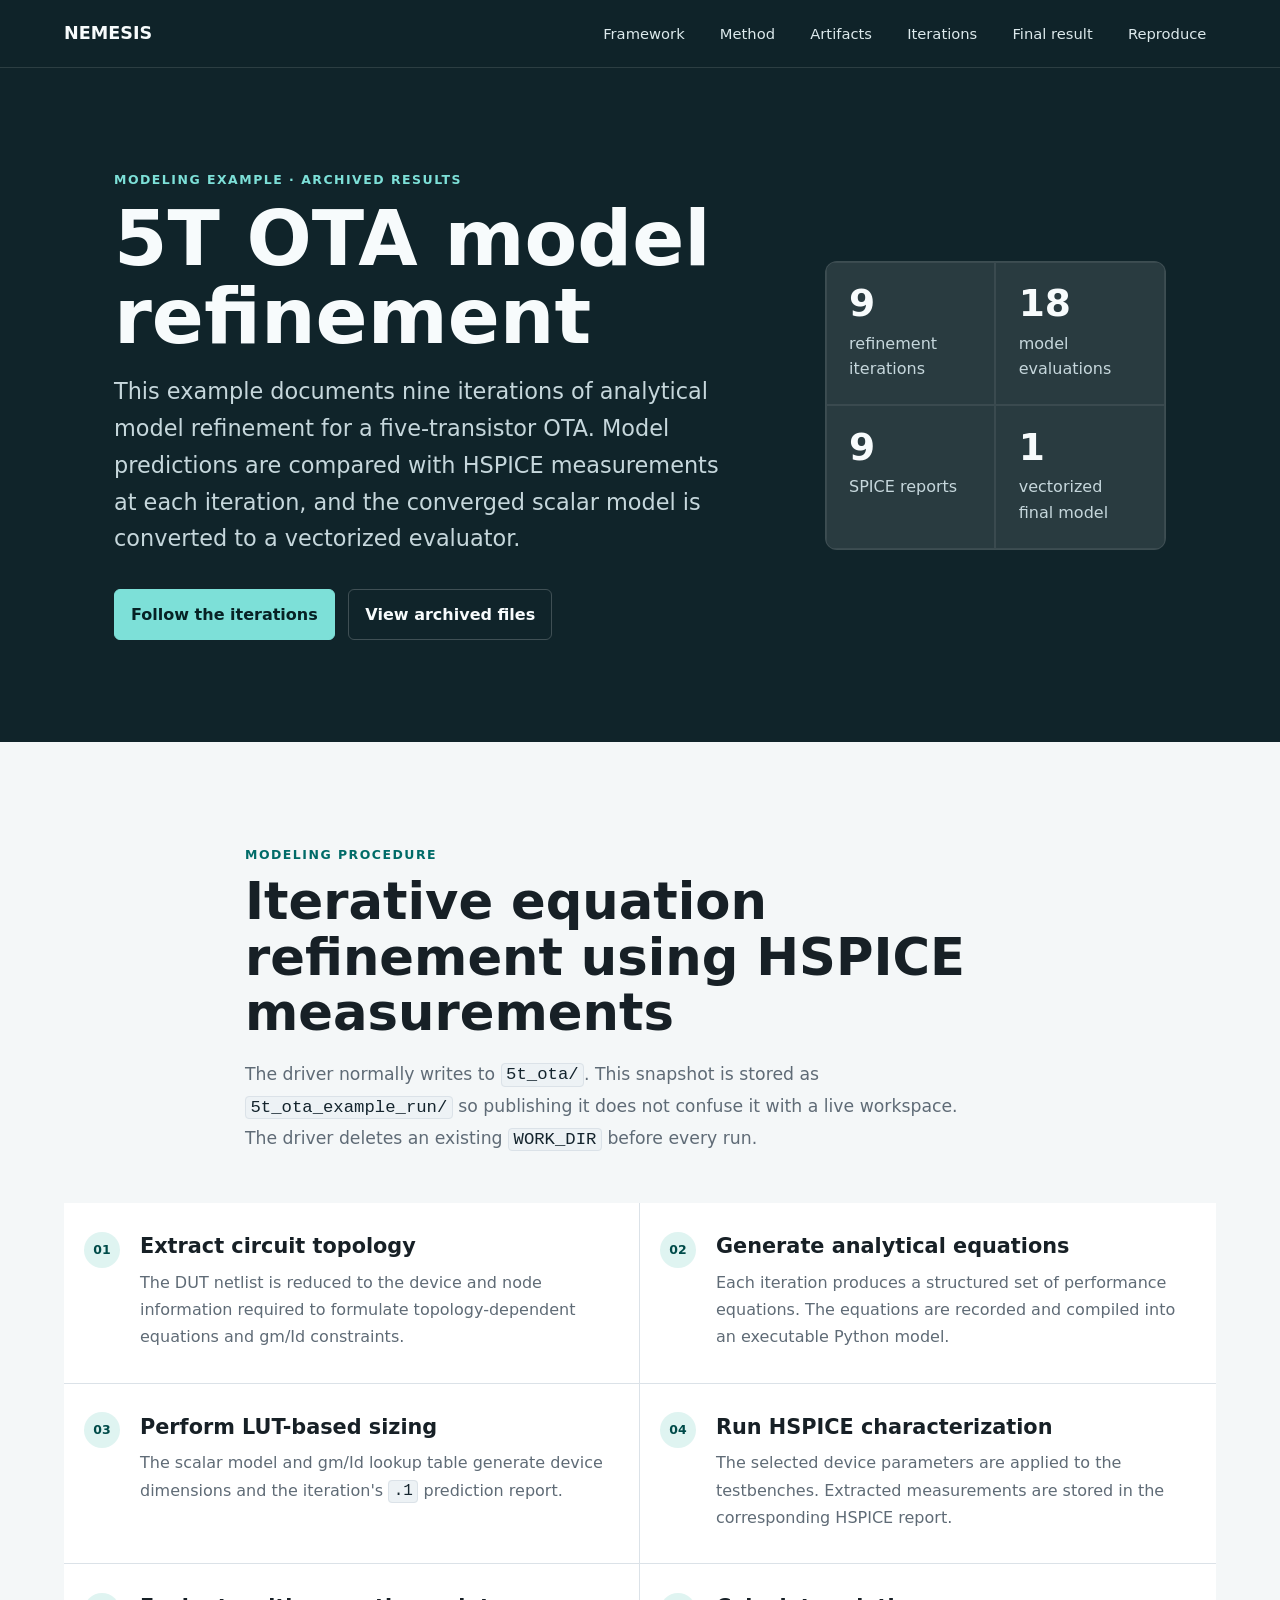
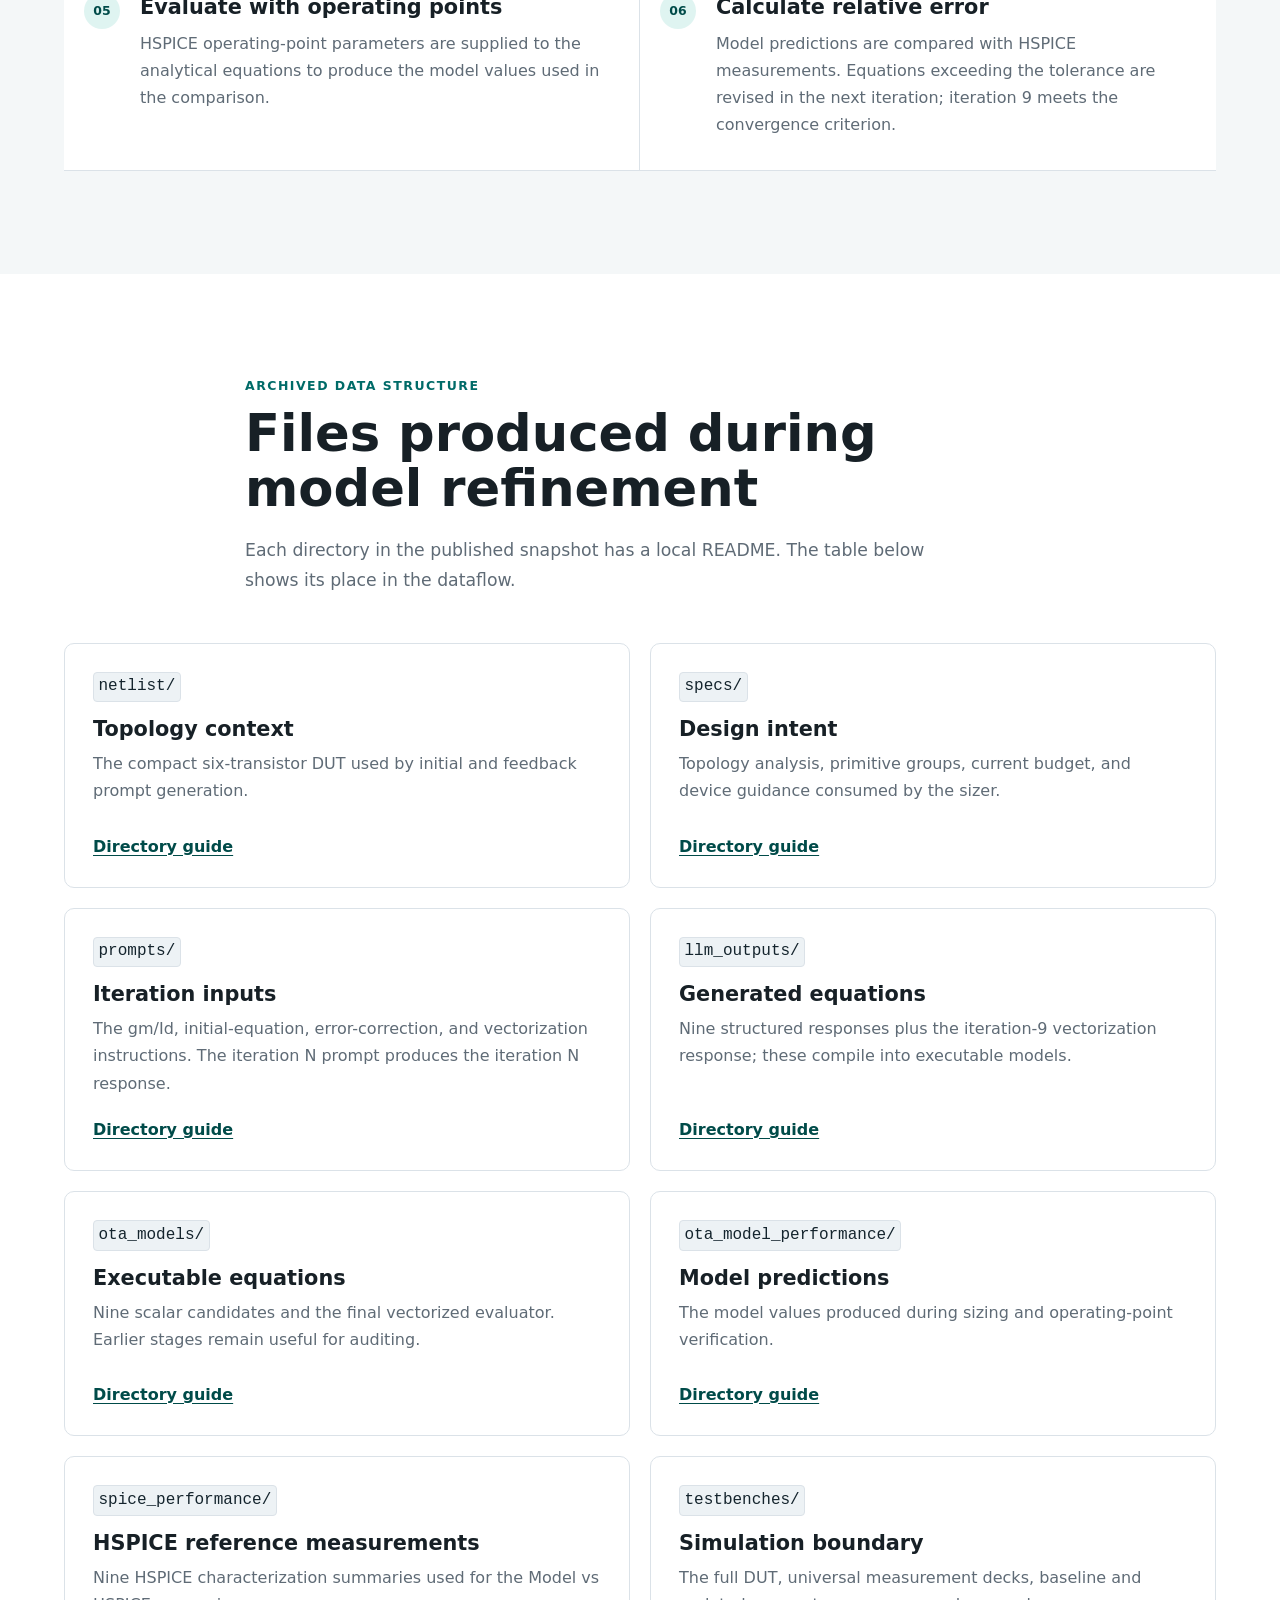
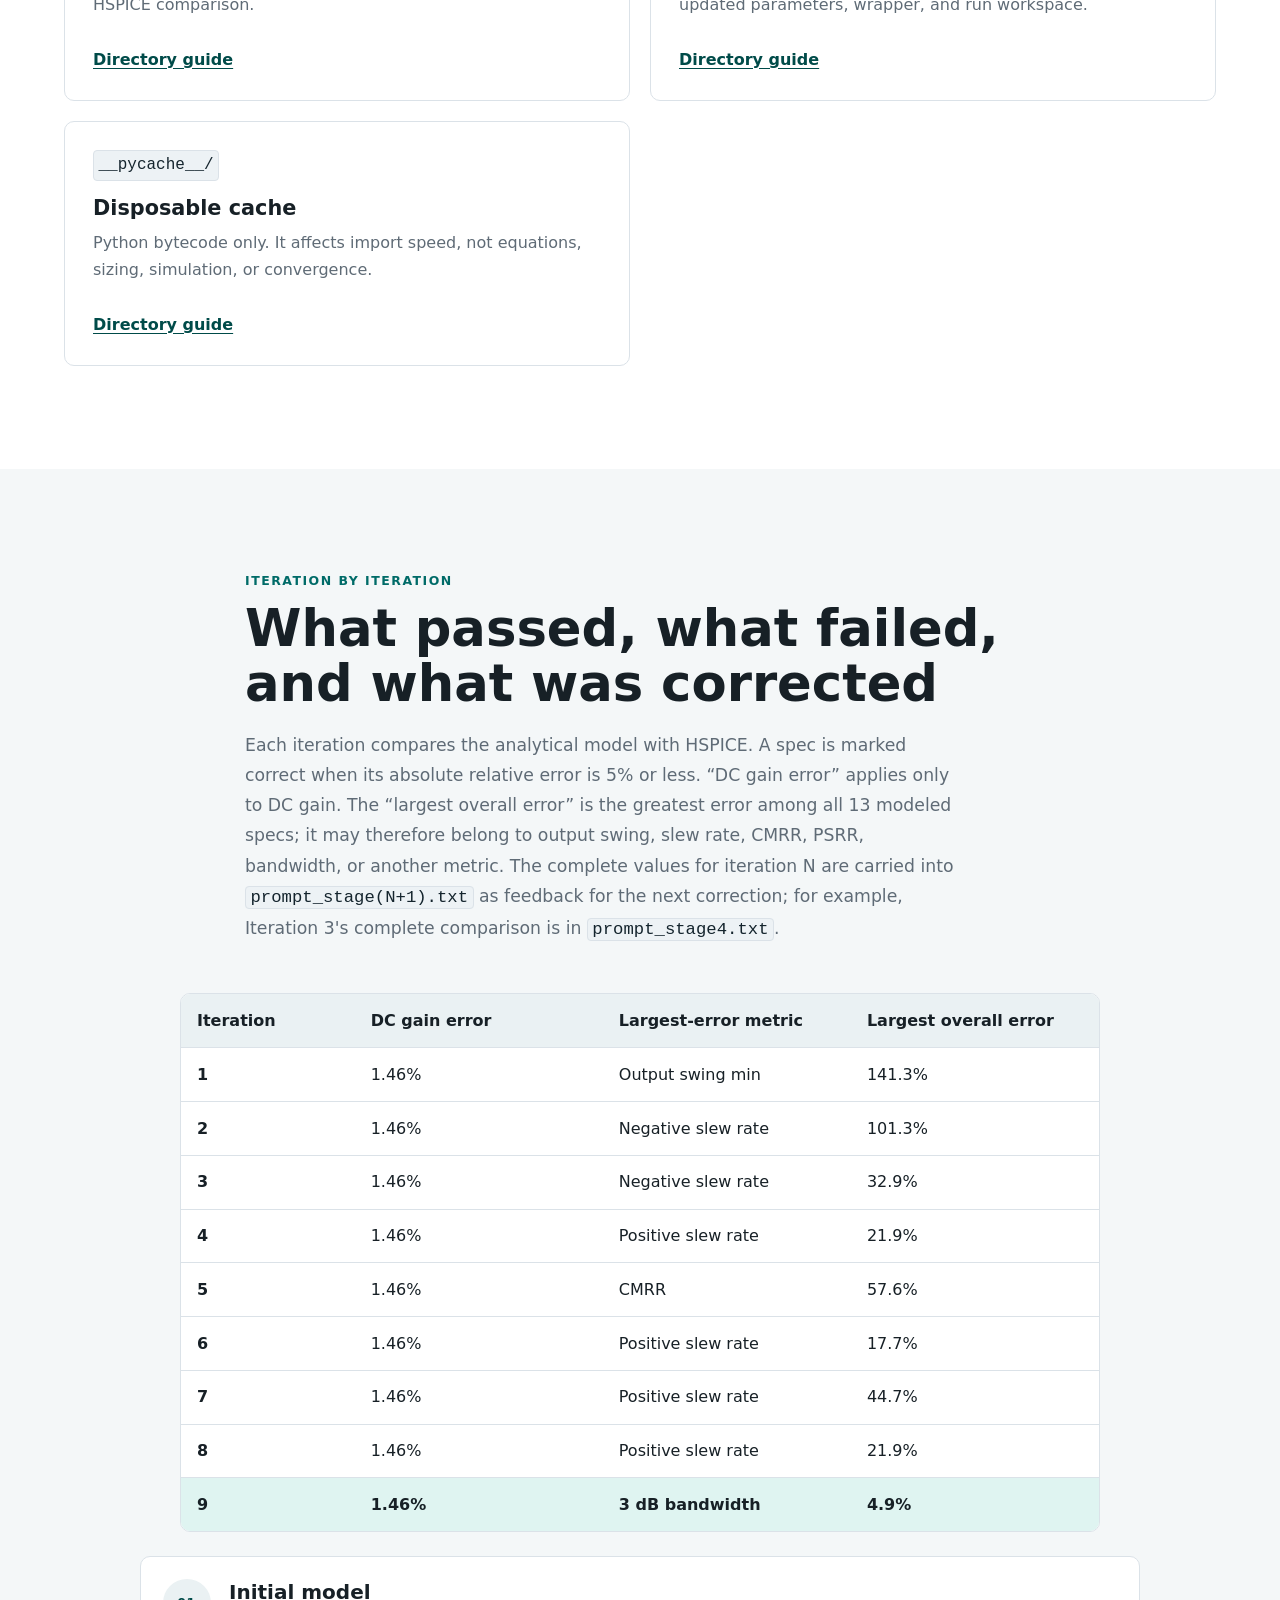
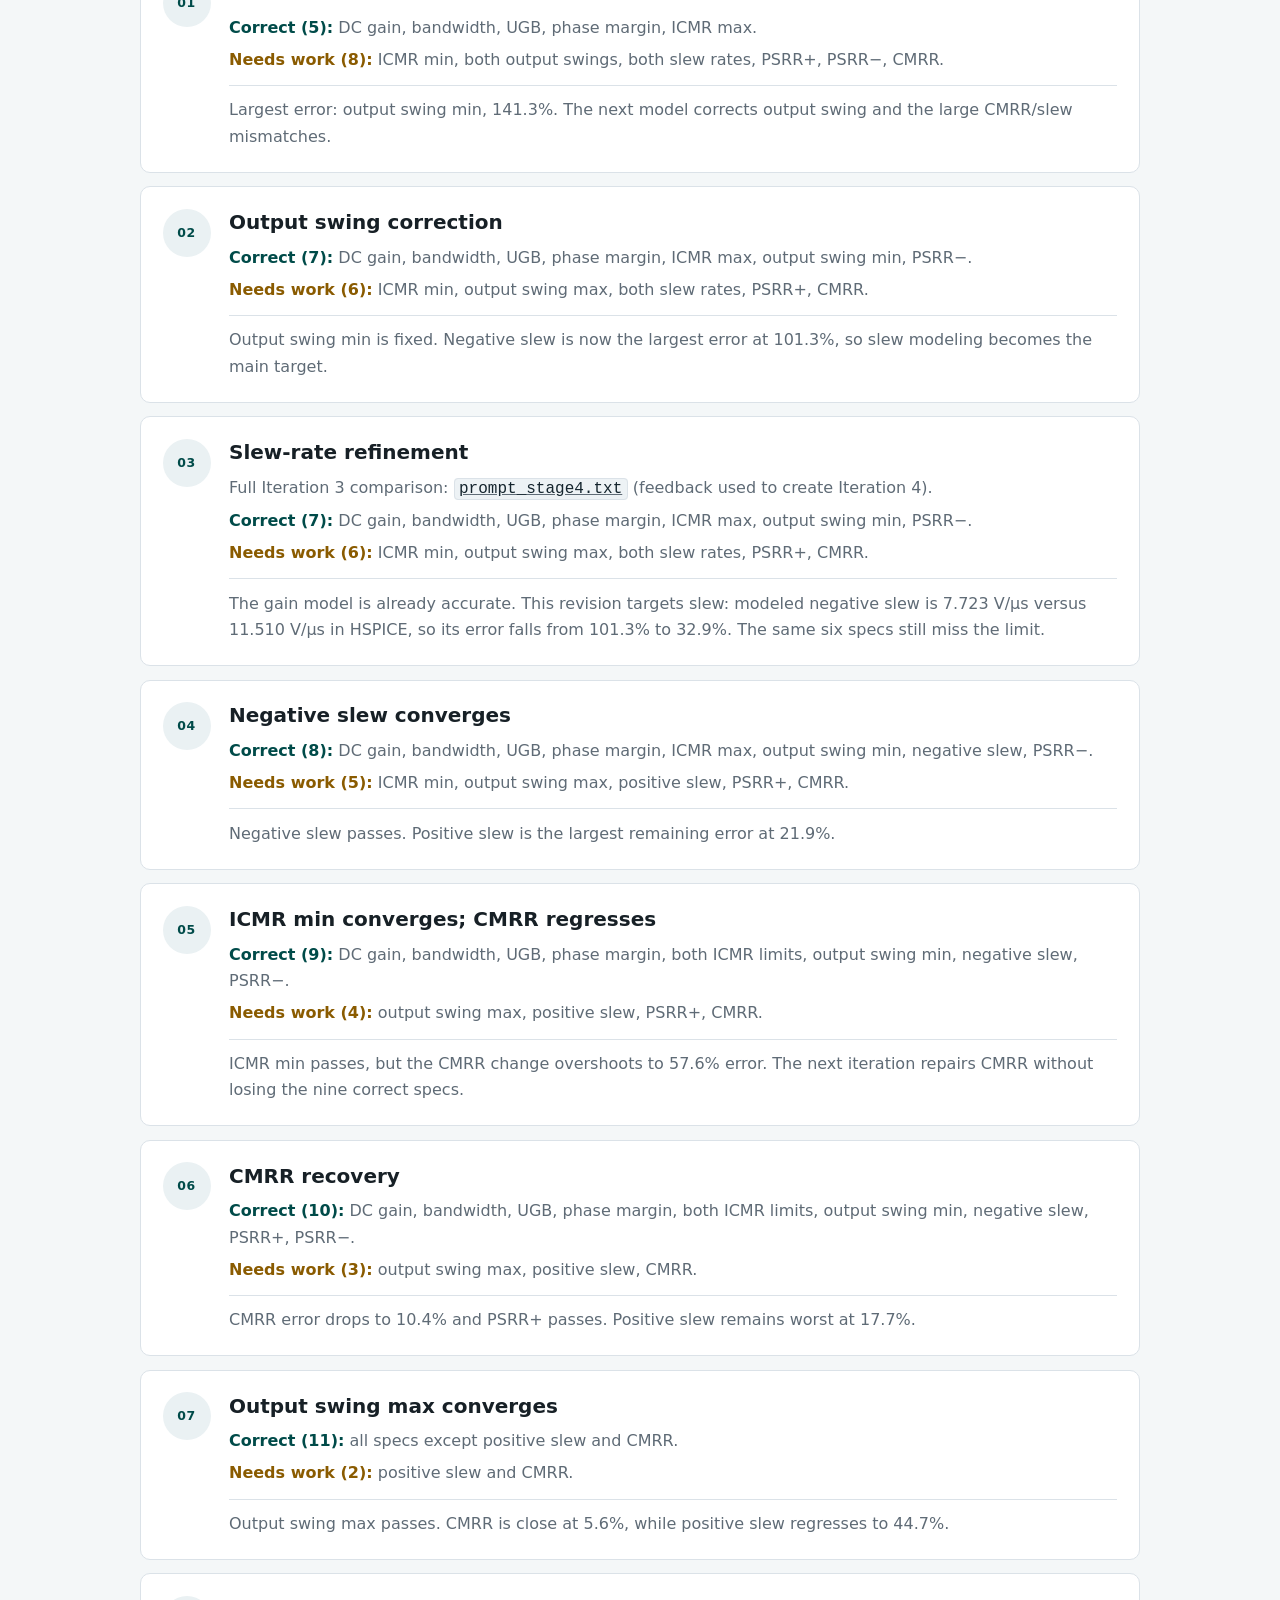
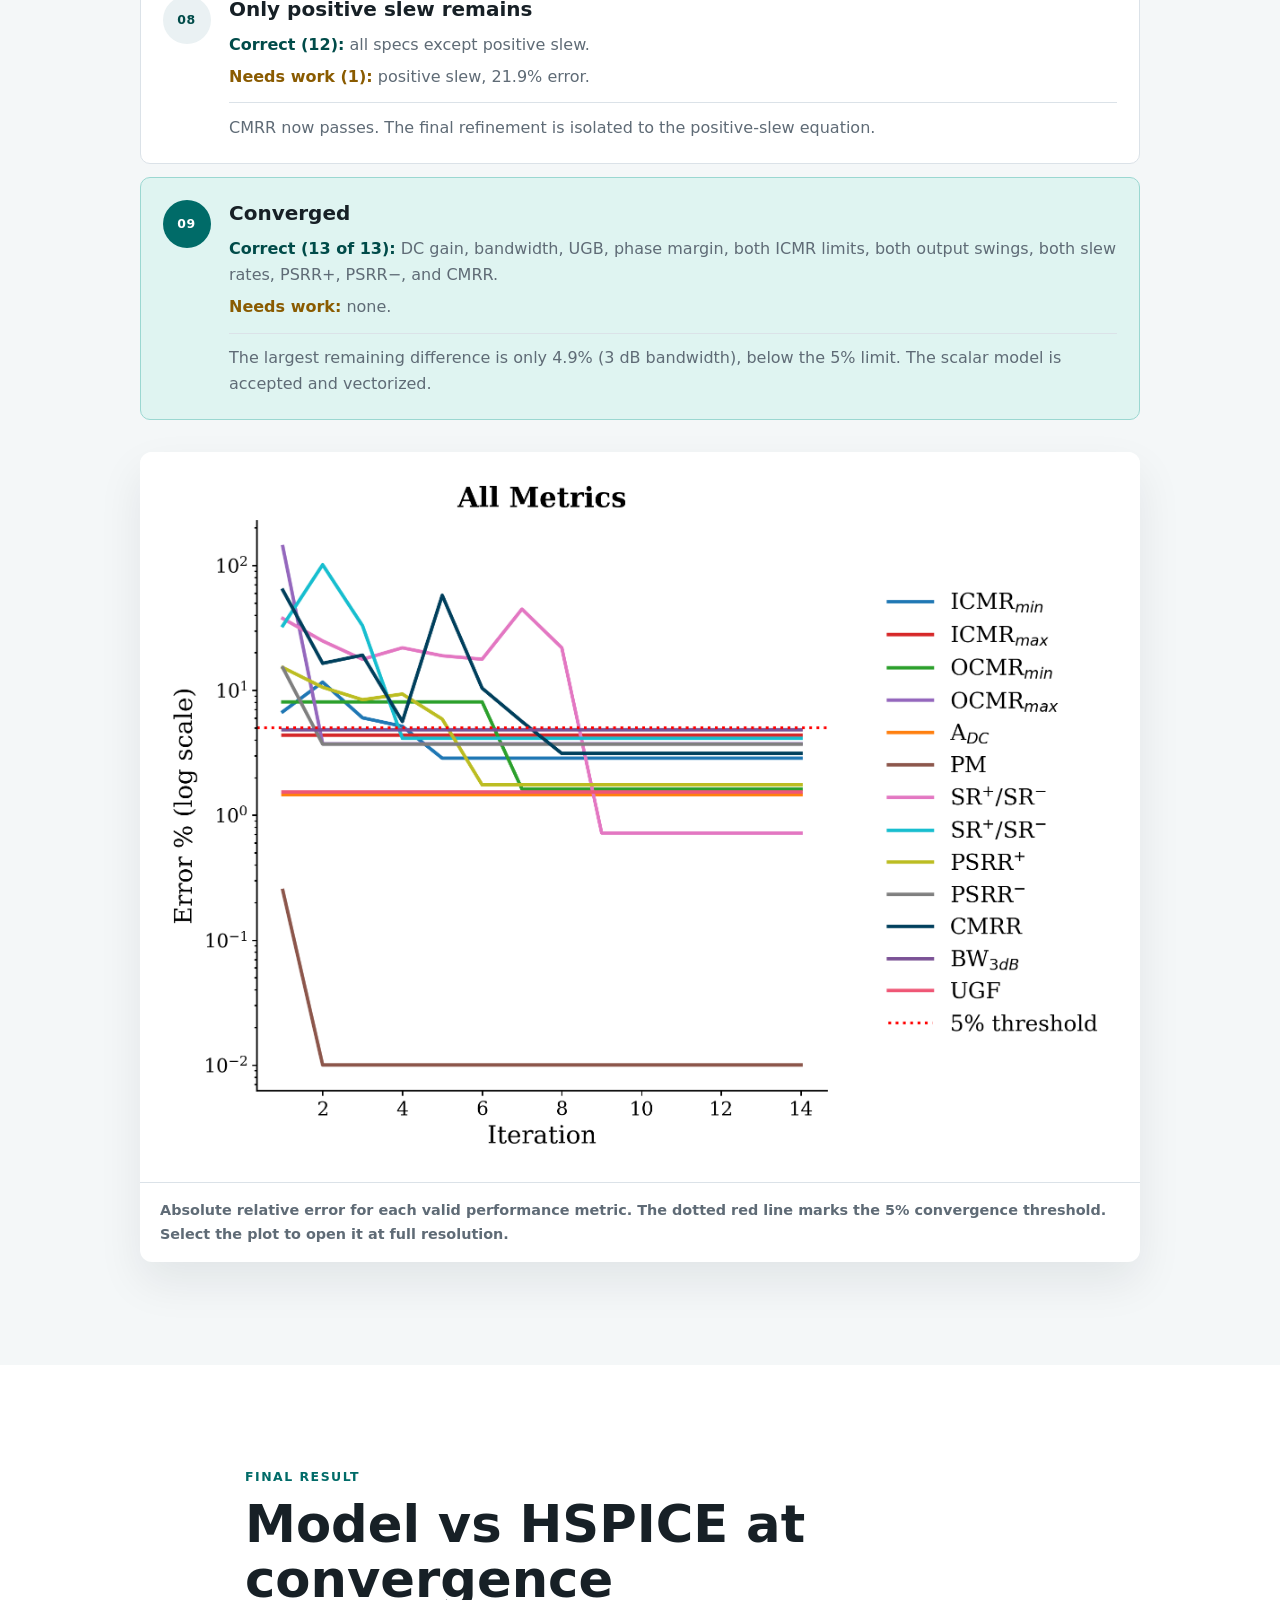
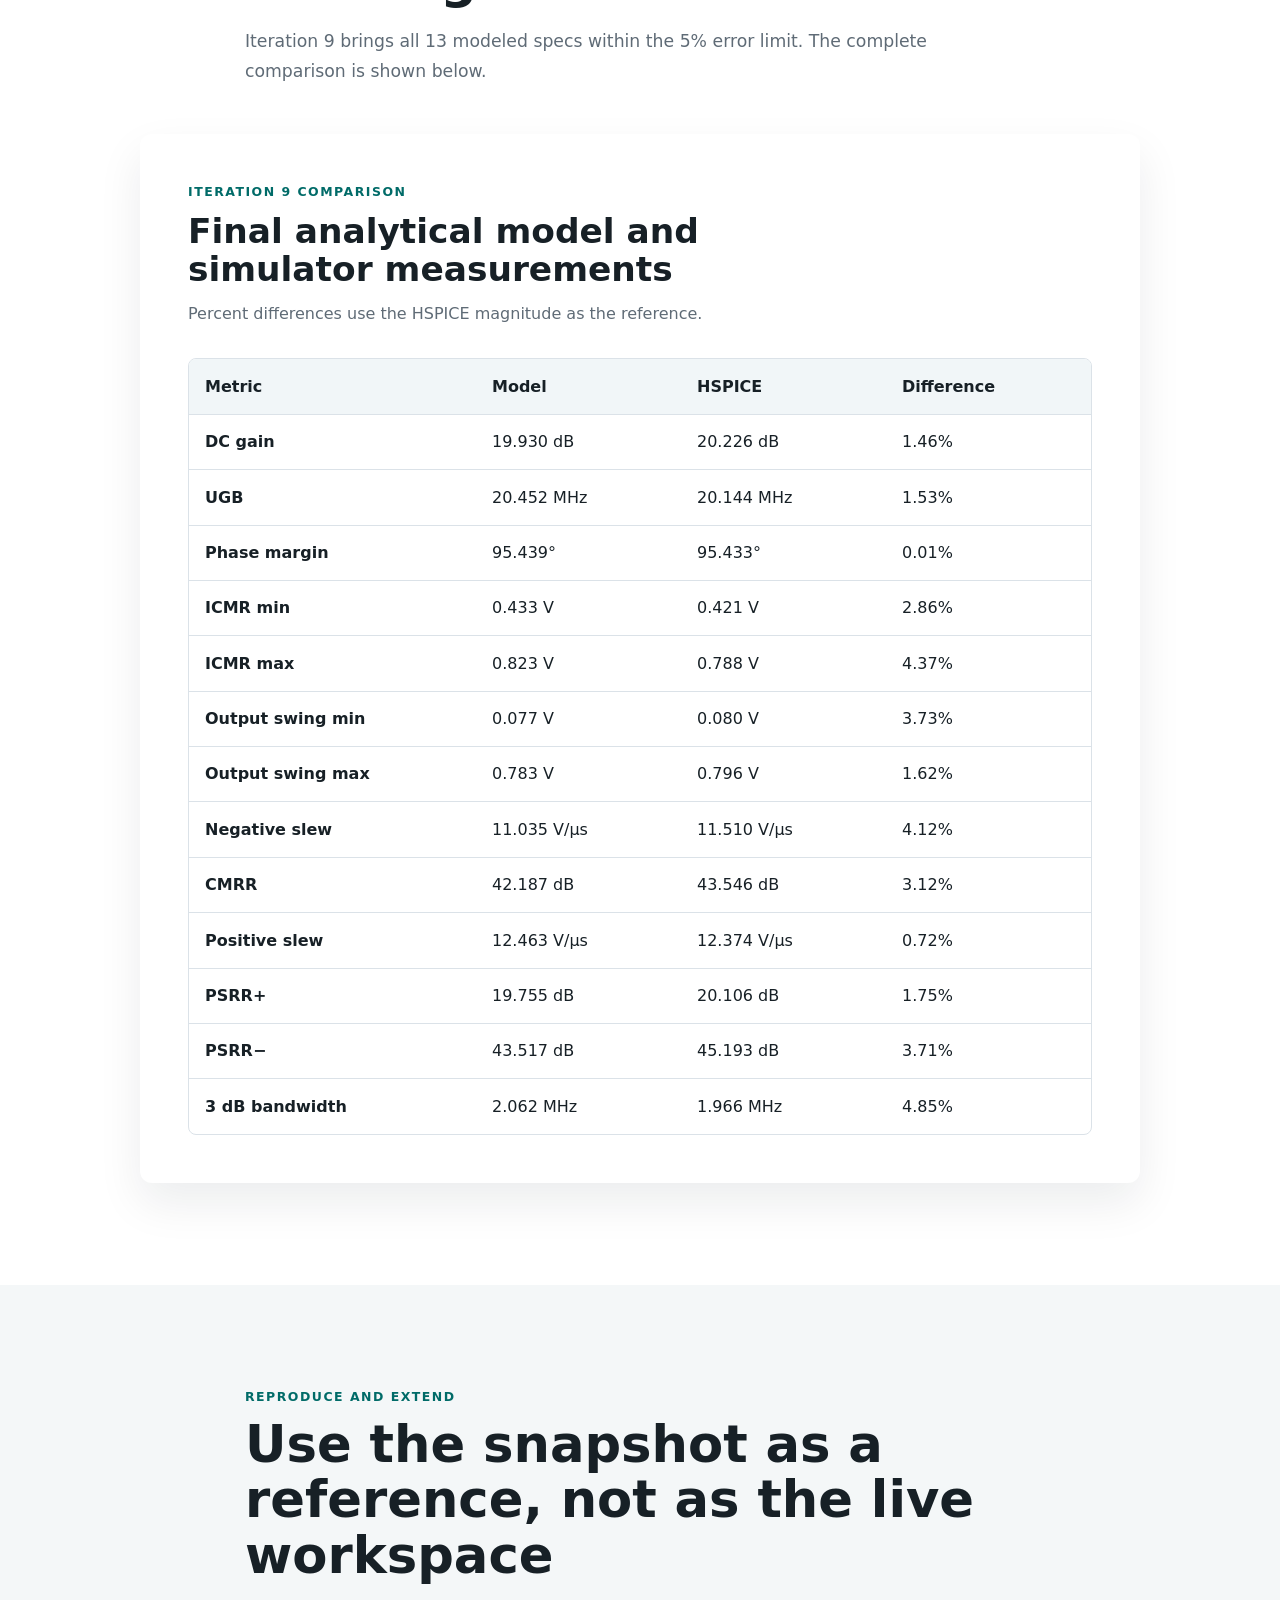
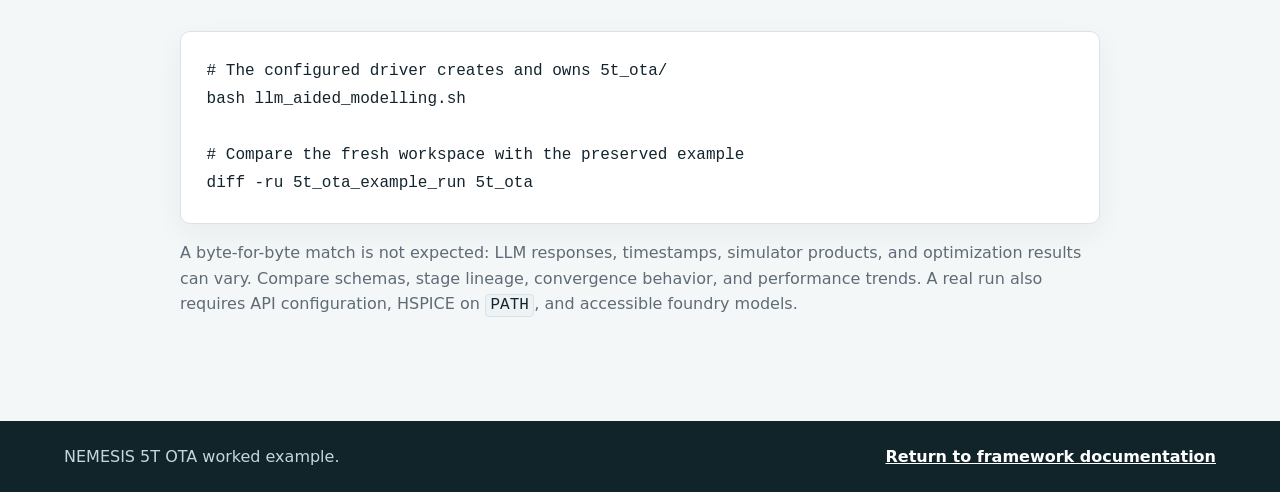
==== commit c6171d8e: "Adding documentations" ====
--- a/docs/example.html
+++ b/docs/example.html
@@ -81,7 +81,19 @@
         <div class="section-heading">
           <p class="eyebrow">Iteration by iteration</p>
           <h2>What passed, what failed, and what was corrected</h2>
-          <p>Each iteration compares the analytical model with HSPICE. A spec is marked correct when its relative error is 5% or less. The next iteration focuses on the specs that remain above that limit. Every card below reports a numerical summary. The complete values for iteration N are carried into <code>prompt_stage(N+1).txt</code> as feedback for the next correction; for example, Iteration 3's complete comparison is in <code>prompt_stage4.txt</code>.</p>
+          <p>Each iteration compares the analytical model with HSPICE. A spec is marked correct when its absolute relative error is 5% or less. “DC gain error” applies only to DC gain. The “largest overall error” is the greatest error among all 13 modeled specs; it may therefore belong to output swing, slew rate, CMRR, PSRR, bandwidth, or another metric. The complete values for iteration N are carried into <code>prompt_stage(N+1).txt</code> as feedback for the next correction; for example, Iteration 3's complete comparison is in <code>prompt_stage4.txt</code>.</p>
+        </div>
+        <div class="error-table" role="table" aria-label="Error summary by model-refinement iteration">
+          <div class="table-head">Iteration</div><div class="table-head">DC gain error</div><div class="table-head">Largest-error metric</div><div class="table-head">Largest overall error</div>
+          <div>1</div><div>1.46%</div><div>Output swing min</div><div>141.3%</div>
+          <div>2</div><div>1.46%</div><div>Negative slew rate</div><div>101.3%</div>
+          <div>3</div><div>1.46%</div><div>Negative slew rate</div><div>32.9%</div>
+          <div>4</div><div>1.46%</div><div>Positive slew rate</div><div>21.9%</div>
+          <div>5</div><div>1.46%</div><div>CMRR</div><div>57.6%</div>
+          <div>6</div><div>1.46%</div><div>Positive slew rate</div><div>17.7%</div>
+          <div>7</div><div>1.46%</div><div>Positive slew rate</div><div>44.7%</div>
+          <div>8</div><div>1.46%</div><div>Positive slew rate</div><div>21.9%</div>
+          <div class="converged-row">9</div><div class="converged-row">1.46%</div><div class="converged-row">3 dB bandwidth</div><div class="converged-row">4.9%</div>
         </div>
         <div class="iteration-list">
           <article>
@@ -113,7 +125,7 @@
           </article>
         </div>
         <figure class="error-plot">
-          <a href="../plots/combined_subplots.png"><img src="../plots/combined_subplots.png" alt="Line plot of absolute relative error for thirteen OTA performance metrics over nine model-refinement iterations"></a>
+          <a href="assets/combined_subplots.png"><img src="assets/combined_subplots.png" alt="Line plot of absolute relative error for thirteen OTA performance metrics over nine model-refinement iterations"></a>
           <figcaption>Absolute relative error for each valid performance metric. The dotted red line marks the 5% convergence threshold. Select the plot to open it at full resolution.</figcaption>
         </figure>
       </section>
@@ -122,7 +134,7 @@
         <div class="section-heading">
           <p class="eyebrow">Final result</p>
           <h2>Model vs HSPICE at convergence</h2>
-          <p>Iteration 9 brings every modeled spec within the 5% error limit. The compact comparison below shows representative results.</p>
+          <p>Iteration 9 brings all 13 modeled specs within the 5% error limit. The complete comparison is shown below.</p>
         </div>
         <div class="result-panel">
           <div>
@@ -135,8 +147,16 @@
             <div>DC gain</div><div>19.930 dB</div><div>20.226 dB</div><div>1.46%</div>
             <div>UGB</div><div>20.452 MHz</div><div>20.144 MHz</div><div>1.53%</div>
             <div>Phase margin</div><div>95.439°</div><div>95.433°</div><div>0.01%</div>
+            <div>ICMR min</div><div>0.433 V</div><div>0.421 V</div><div>2.86%</div>
+            <div>ICMR max</div><div>0.823 V</div><div>0.788 V</div><div>4.37%</div>
+            <div>Output swing min</div><div>0.077 V</div><div>0.080 V</div><div>3.73%</div>
+            <div>Output swing max</div><div>0.783 V</div><div>0.796 V</div><div>1.62%</div>
+            <div>Negative slew</div><div>11.035 V/µs</div><div>11.510 V/µs</div><div>4.12%</div>
             <div>CMRR</div><div>42.187 dB</div><div>43.546 dB</div><div>3.12%</div>
             <div>Positive slew</div><div>12.463 V/µs</div><div>12.374 V/µs</div><div>0.72%</div>
+            <div>PSRR+</div><div>19.755 dB</div><div>20.106 dB</div><div>1.75%</div>
+            <div>PSRR−</div><div>43.517 dB</div><div>45.193 dB</div><div>3.71%</div>
+            <div>3 dB bandwidth</div><div>2.062 MHz</div><div>1.966 MHz</div><div>4.85%</div>
           </div>
         </div>
       </section>
--- a/docs/styles.css
+++ b/docs/styles.css
@@ -892,6 +892,7 @@
   grid-template-columns: 0.7fr repeat(3, 1fr);
   max-width: 920px;
   overflow-x: auto;
+  margin-bottom: 1.5rem;
 }
 
 .example-page .error-table > div {
@@ -956,14 +957,7 @@
 }
 
 .example-page .iteration-evidence {
-  background: #f5f8f9;
-  border: 1px solid var(--line);
-  border-radius: 8px;
-  display: grid;
-  gap: 0.65rem;
-  grid-template-columns: repeat(4, minmax(0, 1fr));
-  margin: 0 0 0.8rem;
-  padding: 0.75rem 0.9rem;
+  display: none;
 }
 
 .example-page .iteration-evidence span {
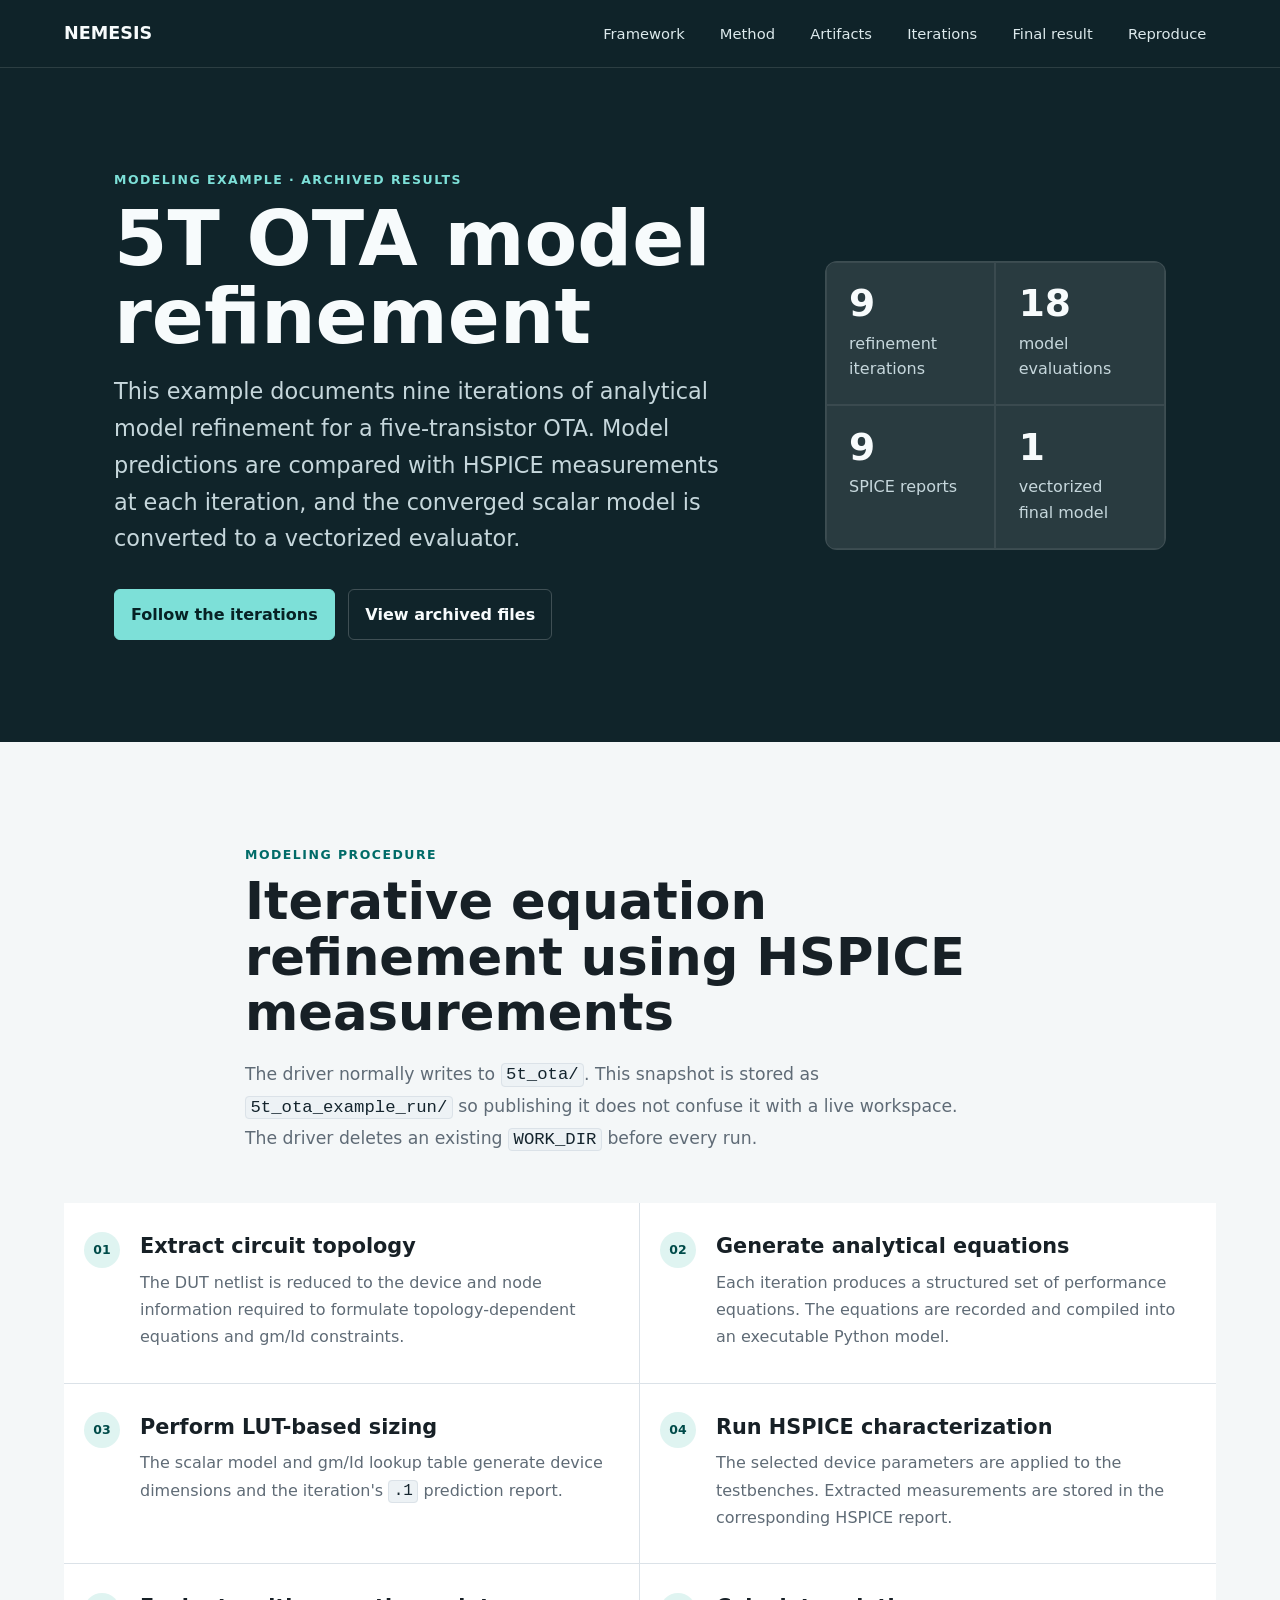
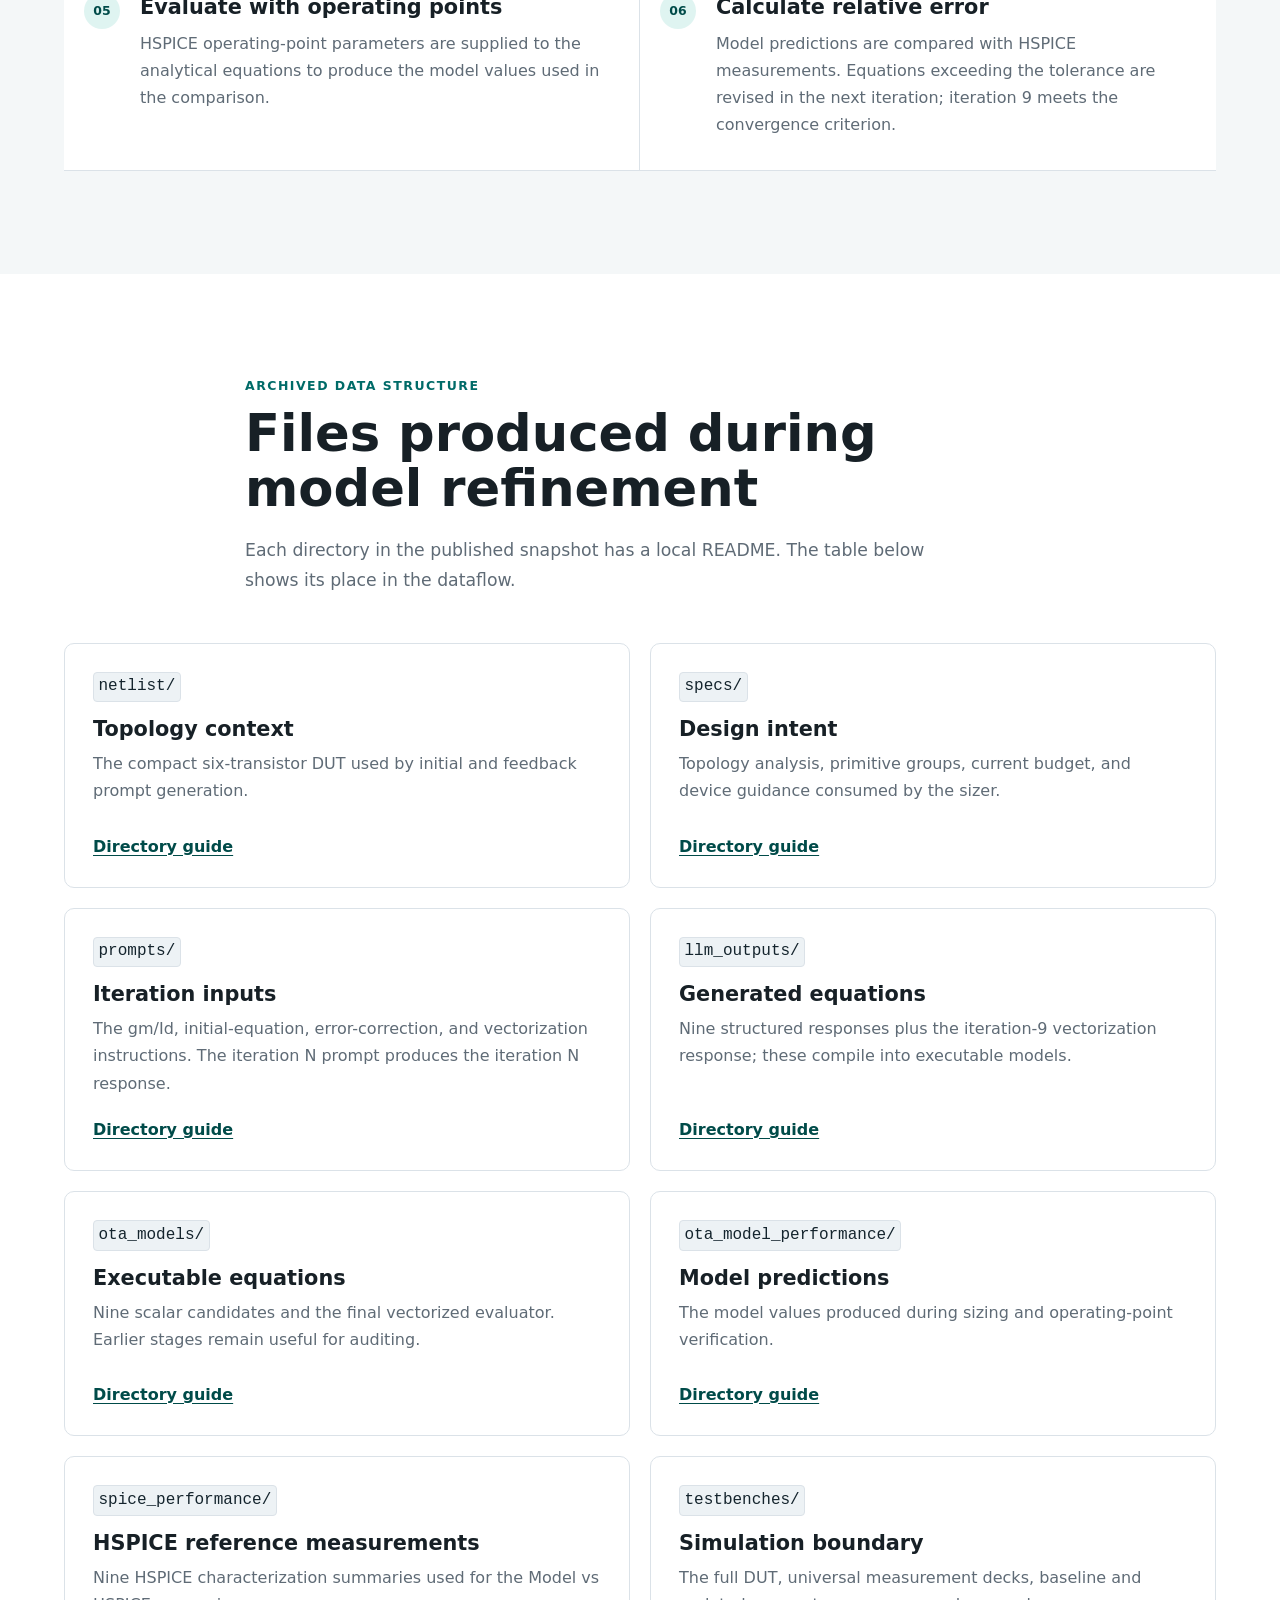
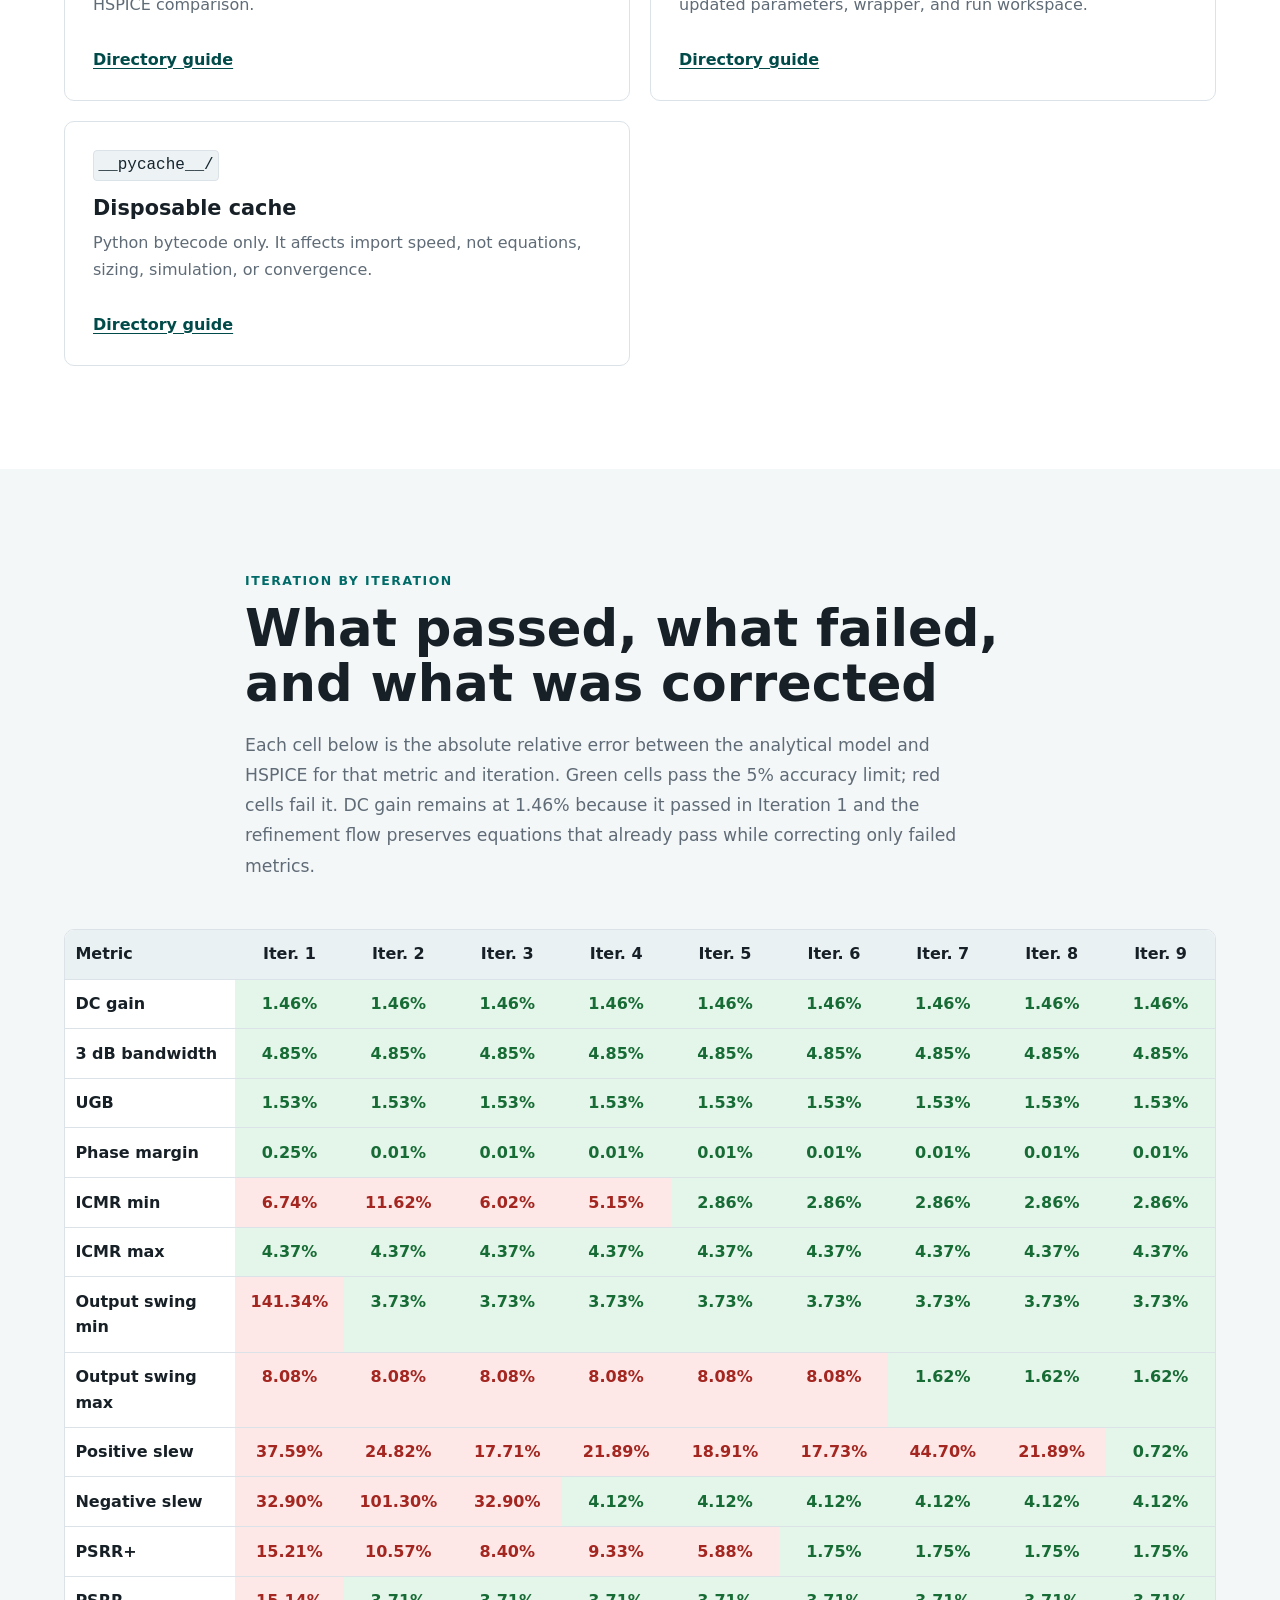
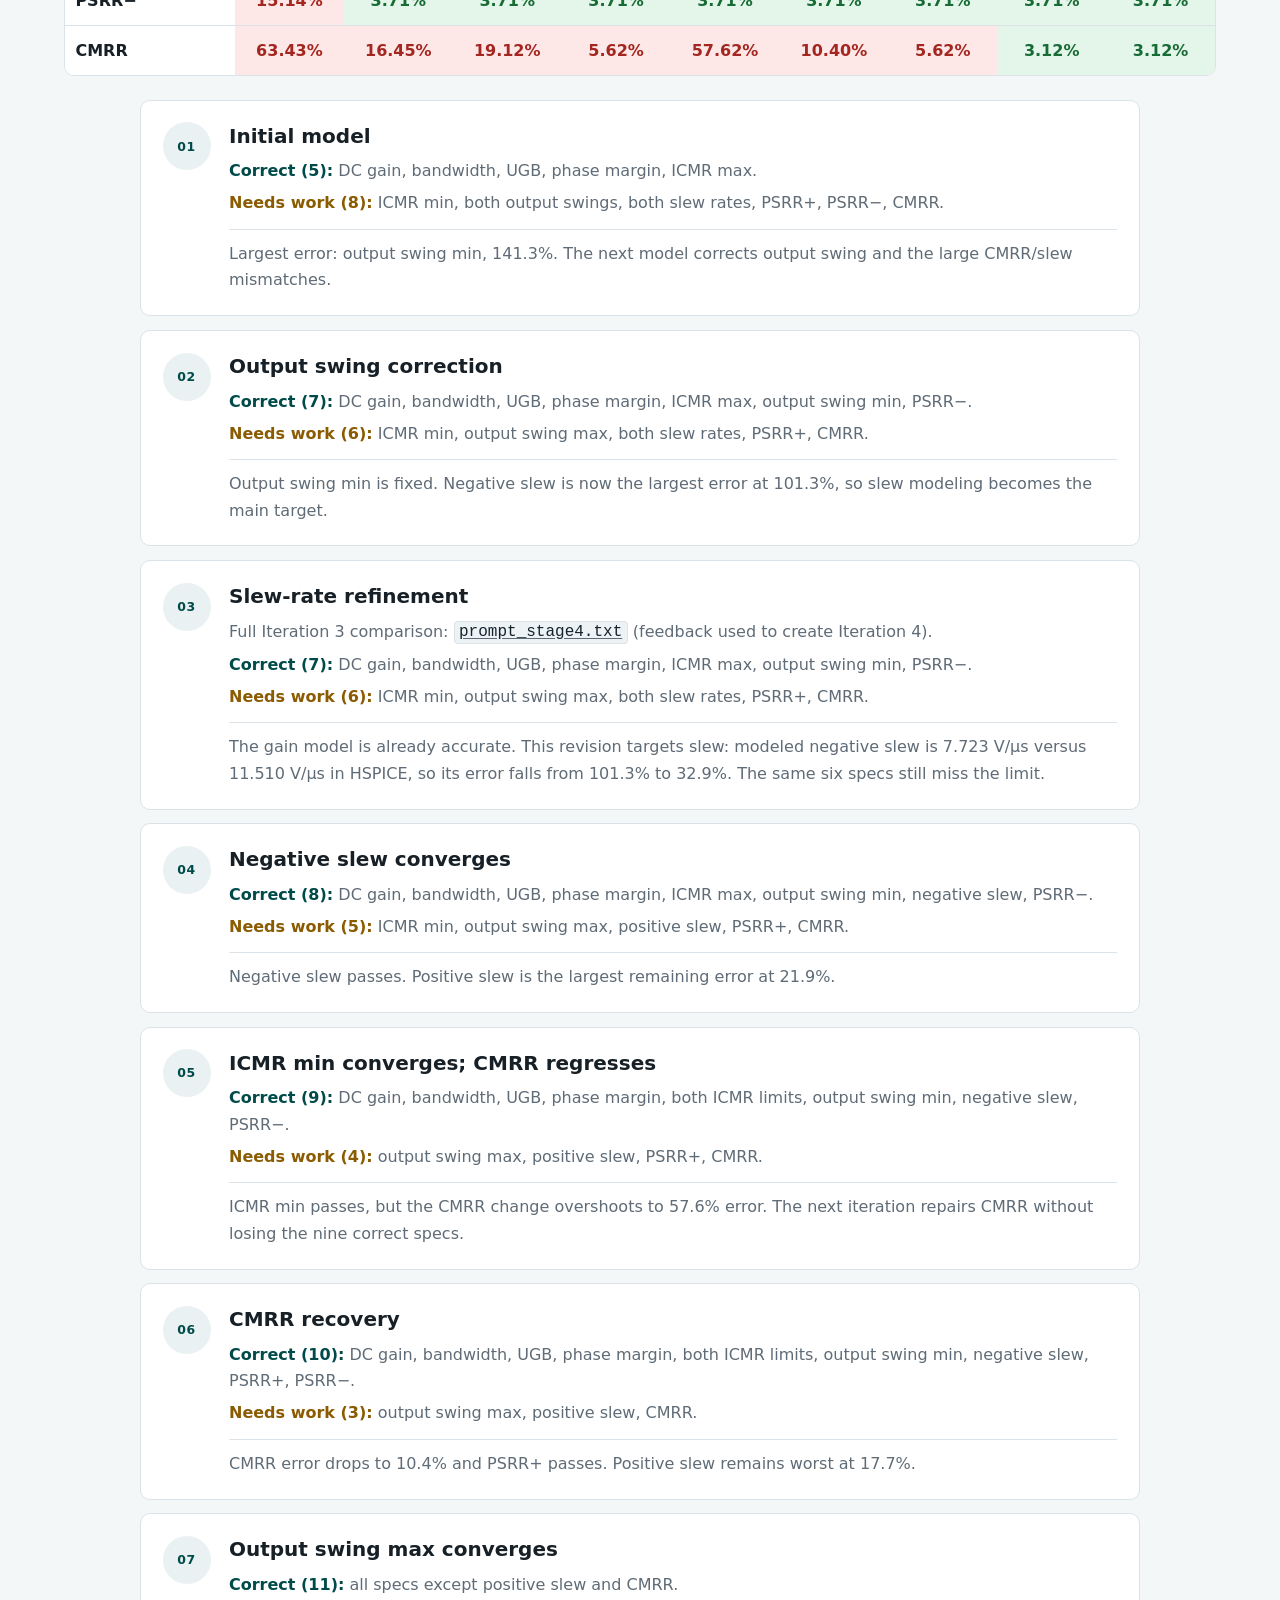
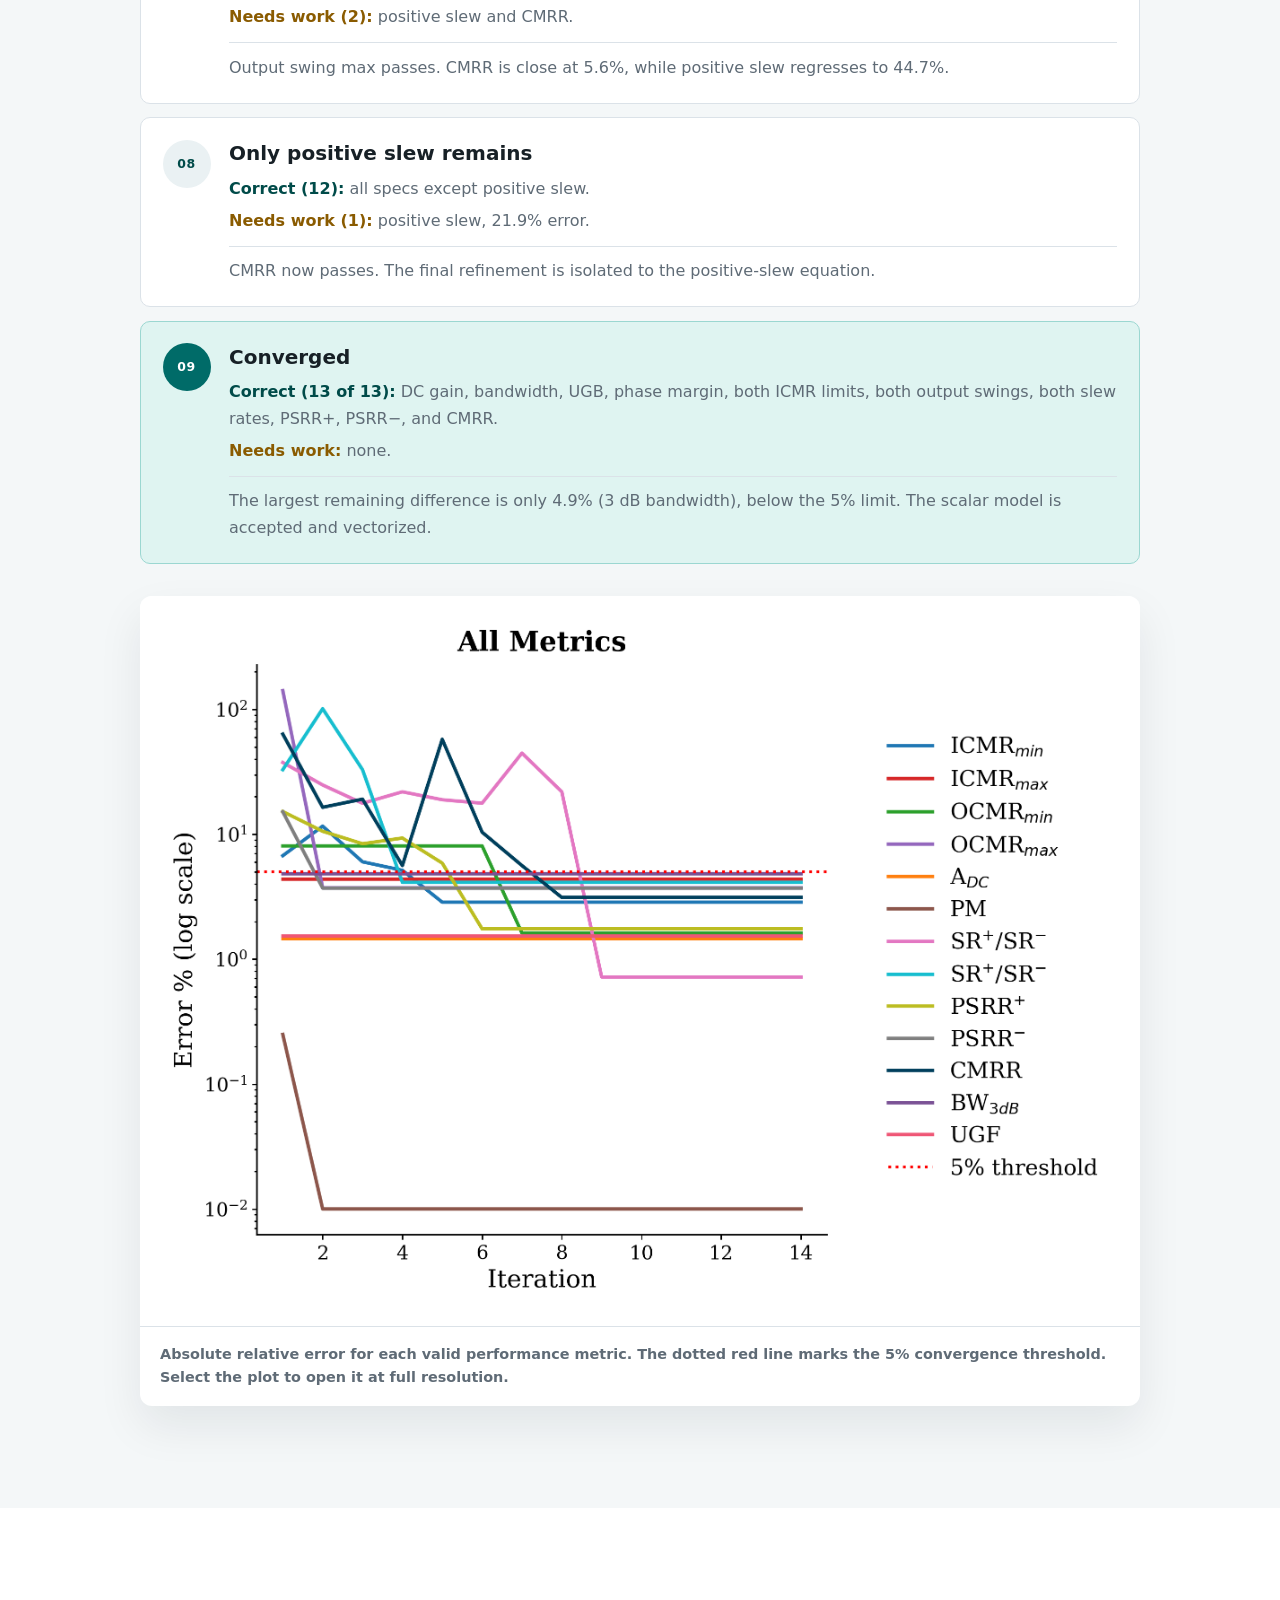
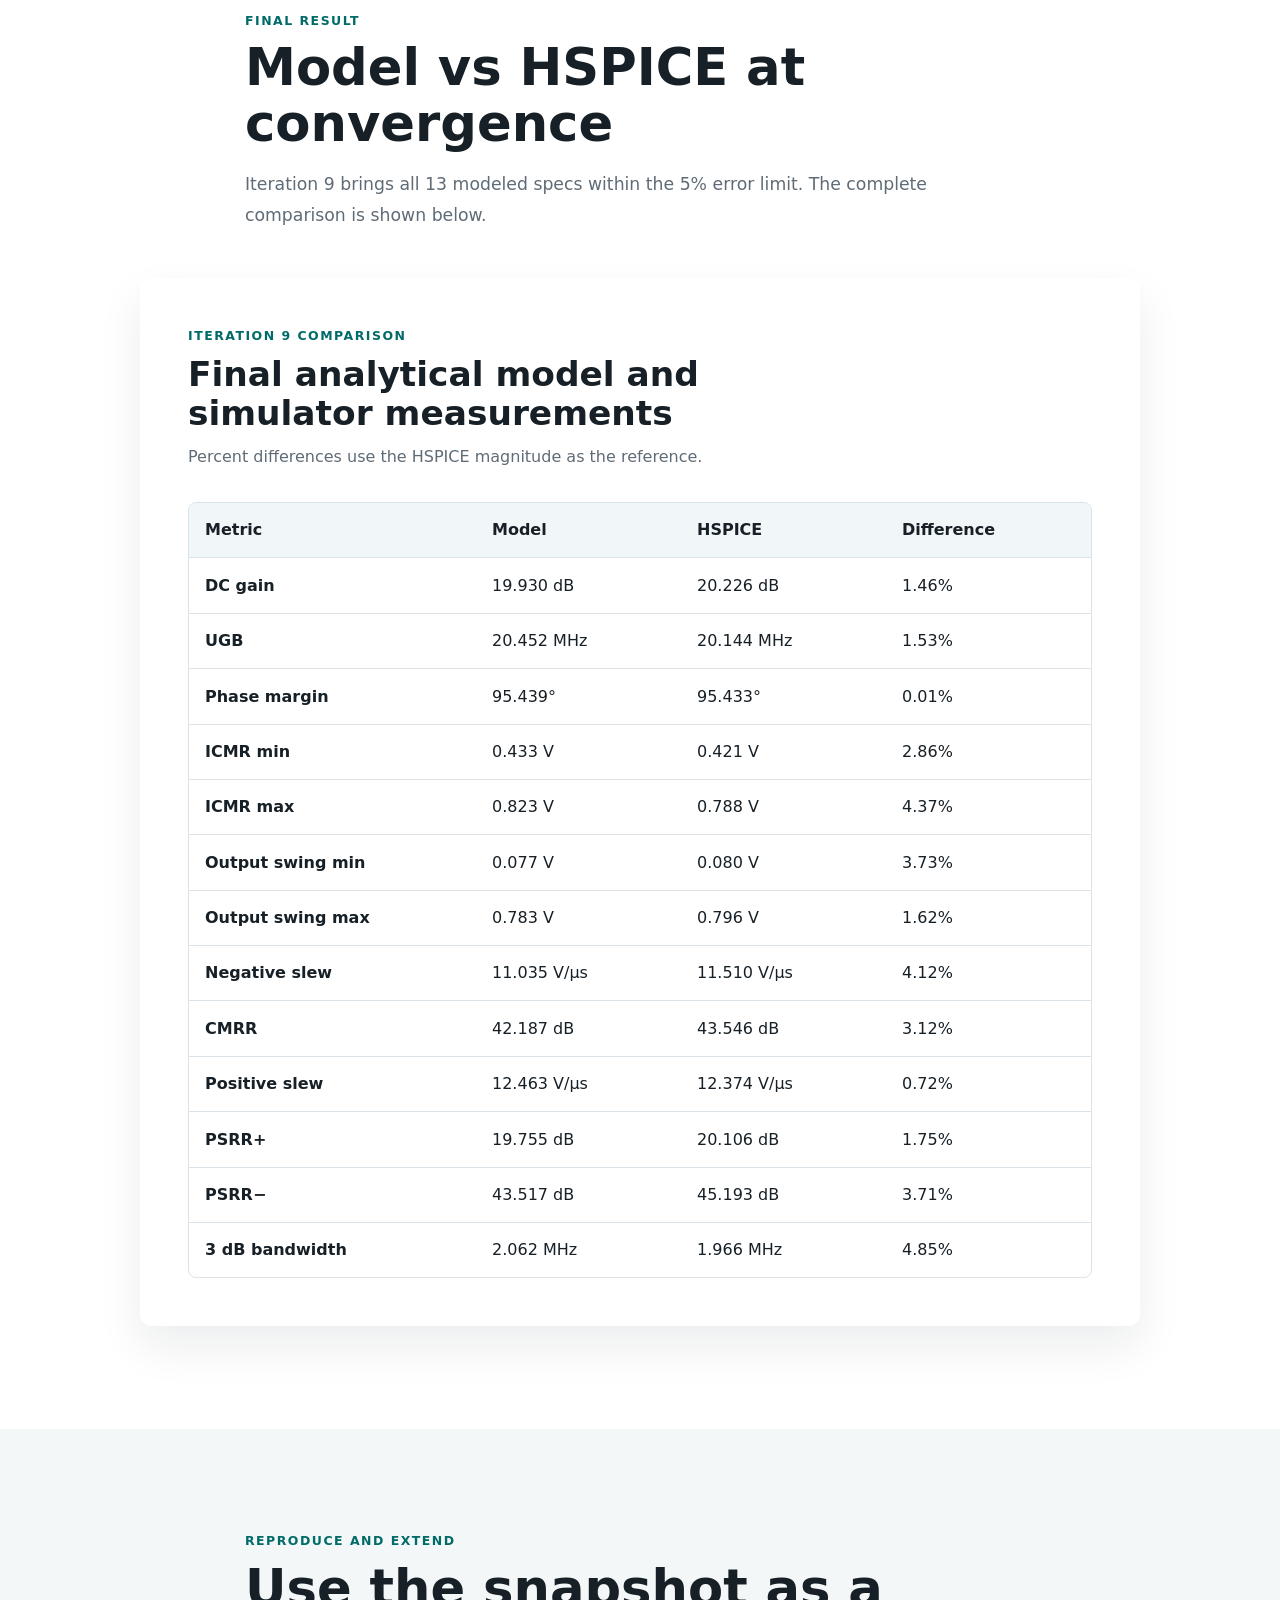
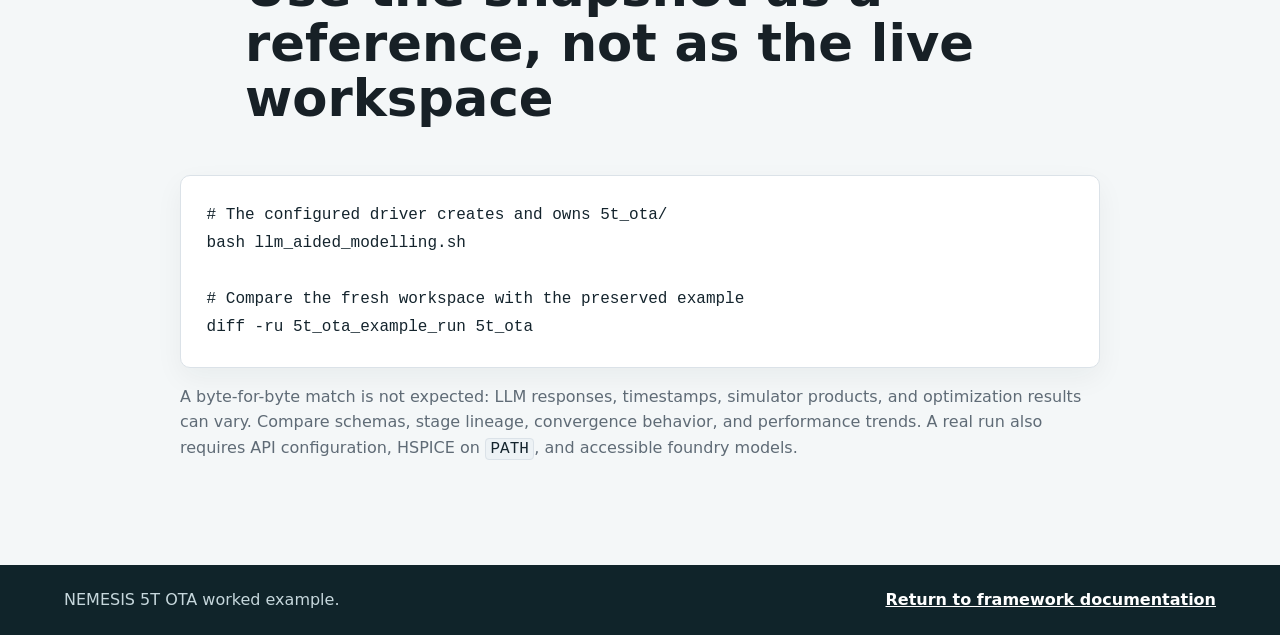
==== commit 39a9fc83: "Updating documentation" ====
--- a/docs/example.html
+++ b/docs/example.html
@@ -81,19 +81,25 @@
         <div class="section-heading">
           <p class="eyebrow">Iteration by iteration</p>
           <h2>What passed, what failed, and what was corrected</h2>
-          <p>Each iteration compares the analytical model with HSPICE. A spec is marked correct when its absolute relative error is 5% or less. “DC gain error” applies only to DC gain. The “largest overall error” is the greatest error among all 13 modeled specs; it may therefore belong to output swing, slew rate, CMRR, PSRR, bandwidth, or another metric. The complete values for iteration N are carried into <code>prompt_stage(N+1).txt</code> as feedback for the next correction; for example, Iteration 3's complete comparison is in <code>prompt_stage4.txt</code>.</p>
+          <p>Each cell below is the absolute relative error between the analytical model and HSPICE for that metric and iteration. Green cells pass the 5% accuracy limit; red cells fail it. DC gain remains at 1.46% because it passed in Iteration 1 and the refinement flow preserves equations that already pass while correcting only failed metrics.</p>
         </div>
-        <div class="error-table" role="table" aria-label="Error summary by model-refinement iteration">
-          <div class="table-head">Iteration</div><div class="table-head">DC gain error</div><div class="table-head">Largest-error metric</div><div class="table-head">Largest overall error</div>
-          <div>1</div><div>1.46%</div><div>Output swing min</div><div>141.3%</div>
-          <div>2</div><div>1.46%</div><div>Negative slew rate</div><div>101.3%</div>
-          <div>3</div><div>1.46%</div><div>Negative slew rate</div><div>32.9%</div>
-          <div>4</div><div>1.46%</div><div>Positive slew rate</div><div>21.9%</div>
-          <div>5</div><div>1.46%</div><div>CMRR</div><div>57.6%</div>
-          <div>6</div><div>1.46%</div><div>Positive slew rate</div><div>17.7%</div>
-          <div>7</div><div>1.46%</div><div>Positive slew rate</div><div>44.7%</div>
-          <div>8</div><div>1.46%</div><div>Positive slew rate</div><div>21.9%</div>
-          <div class="converged-row">9</div><div class="converged-row">1.46%</div><div class="converged-row">3 dB bandwidth</div><div class="converged-row">4.9%</div>
+        <div class="error-table-wrap">
+          <div class="error-table" role="table" aria-label="Absolute metric error percentages for all model-refinement iterations">
+            <div class="table-head metric-name">Metric</div><div class="table-head">Iter. 1</div><div class="table-head">Iter. 2</div><div class="table-head">Iter. 3</div><div class="table-head">Iter. 4</div><div class="table-head">Iter. 5</div><div class="table-head">Iter. 6</div><div class="table-head">Iter. 7</div><div class="table-head">Iter. 8</div><div class="table-head">Iter. 9</div>
+            <div class="metric-name">DC gain</div><div class="metric-pass">1.46%</div><div class="metric-pass">1.46%</div><div class="metric-pass">1.46%</div><div class="metric-pass">1.46%</div><div class="metric-pass">1.46%</div><div class="metric-pass">1.46%</div><div class="metric-pass">1.46%</div><div class="metric-pass">1.46%</div><div class="metric-pass">1.46%</div>
+            <div class="metric-name">3 dB bandwidth</div><div class="metric-pass">4.85%</div><div class="metric-pass">4.85%</div><div class="metric-pass">4.85%</div><div class="metric-pass">4.85%</div><div class="metric-pass">4.85%</div><div class="metric-pass">4.85%</div><div class="metric-pass">4.85%</div><div class="metric-pass">4.85%</div><div class="metric-pass">4.85%</div>
+            <div class="metric-name">UGB</div><div class="metric-pass">1.53%</div><div class="metric-pass">1.53%</div><div class="metric-pass">1.53%</div><div class="metric-pass">1.53%</div><div class="metric-pass">1.53%</div><div class="metric-pass">1.53%</div><div class="metric-pass">1.53%</div><div class="metric-pass">1.53%</div><div class="metric-pass">1.53%</div>
+            <div class="metric-name">Phase margin</div><div class="metric-pass">0.25%</div><div class="metric-pass">0.01%</div><div class="metric-pass">0.01%</div><div class="metric-pass">0.01%</div><div class="metric-pass">0.01%</div><div class="metric-pass">0.01%</div><div class="metric-pass">0.01%</div><div class="metric-pass">0.01%</div><div class="metric-pass">0.01%</div>
+            <div class="metric-name">ICMR min</div><div class="metric-fail">6.74%</div><div class="metric-fail">11.62%</div><div class="metric-fail">6.02%</div><div class="metric-fail">5.15%</div><div class="metric-pass">2.86%</div><div class="metric-pass">2.86%</div><div class="metric-pass">2.86%</div><div class="metric-pass">2.86%</div><div class="metric-pass">2.86%</div>
+            <div class="metric-name">ICMR max</div><div class="metric-pass">4.37%</div><div class="metric-pass">4.37%</div><div class="metric-pass">4.37%</div><div class="metric-pass">4.37%</div><div class="metric-pass">4.37%</div><div class="metric-pass">4.37%</div><div class="metric-pass">4.37%</div><div class="metric-pass">4.37%</div><div class="metric-pass">4.37%</div>
+            <div class="metric-name">Output swing min</div><div class="metric-fail">141.34%</div><div class="metric-pass">3.73%</div><div class="metric-pass">3.73%</div><div class="metric-pass">3.73%</div><div class="metric-pass">3.73%</div><div class="metric-pass">3.73%</div><div class="metric-pass">3.73%</div><div class="metric-pass">3.73%</div><div class="metric-pass">3.73%</div>
+            <div class="metric-name">Output swing max</div><div class="metric-fail">8.08%</div><div class="metric-fail">8.08%</div><div class="metric-fail">8.08%</div><div class="metric-fail">8.08%</div><div class="metric-fail">8.08%</div><div class="metric-fail">8.08%</div><div class="metric-pass">1.62%</div><div class="metric-pass">1.62%</div><div class="metric-pass">1.62%</div>
+            <div class="metric-name">Positive slew</div><div class="metric-fail">37.59%</div><div class="metric-fail">24.82%</div><div class="metric-fail">17.71%</div><div class="metric-fail">21.89%</div><div class="metric-fail">18.91%</div><div class="metric-fail">17.73%</div><div class="metric-fail">44.70%</div><div class="metric-fail">21.89%</div><div class="metric-pass">0.72%</div>
+            <div class="metric-name">Negative slew</div><div class="metric-fail">32.90%</div><div class="metric-fail">101.30%</div><div class="metric-fail">32.90%</div><div class="metric-pass">4.12%</div><div class="metric-pass">4.12%</div><div class="metric-pass">4.12%</div><div class="metric-pass">4.12%</div><div class="metric-pass">4.12%</div><div class="metric-pass">4.12%</div>
+            <div class="metric-name">PSRR+</div><div class="metric-fail">15.21%</div><div class="metric-fail">10.57%</div><div class="metric-fail">8.40%</div><div class="metric-fail">9.33%</div><div class="metric-fail">5.88%</div><div class="metric-pass">1.75%</div><div class="metric-pass">1.75%</div><div class="metric-pass">1.75%</div><div class="metric-pass">1.75%</div>
+            <div class="metric-name">PSRR−</div><div class="metric-fail">15.14%</div><div class="metric-pass">3.71%</div><div class="metric-pass">3.71%</div><div class="metric-pass">3.71%</div><div class="metric-pass">3.71%</div><div class="metric-pass">3.71%</div><div class="metric-pass">3.71%</div><div class="metric-pass">3.71%</div><div class="metric-pass">3.71%</div>
+            <div class="metric-name">CMRR</div><div class="metric-fail">63.43%</div><div class="metric-fail">16.45%</div><div class="metric-fail">19.12%</div><div class="metric-fail">5.62%</div><div class="metric-fail">57.62%</div><div class="metric-fail">10.40%</div><div class="metric-fail">5.62%</div><div class="metric-pass">3.12%</div><div class="metric-pass">3.12%</div>
+          </div>
         </div>
         <div class="iteration-list">
           <article>
@@ -125,7 +131,7 @@
           </article>
         </div>
         <figure class="error-plot">
-          <a href="assets/combined_subplots.png"><img src="assets/combined_subplots.png" alt="Line plot of absolute relative error for thirteen OTA performance metrics over nine model-refinement iterations"></a>
+          <a href="assets/combined_subplots.png?v=20260804"><img src="assets/combined_subplots.png?v=20260804" alt="Line plot of absolute relative error for thirteen OTA performance metrics over nine model-refinement iterations"></a>
           <figcaption>Absolute relative error for each valid performance metric. The dotted red line marks the 5% convergence threshold. Select the plot to open it at full resolution.</figcaption>
         </figure>
       </section>
--- a/docs/styles.css
+++ b/docs/styles.css
@@ -884,24 +884,27 @@
   border-radius: 8px;
 }
 
+.example-page .error-table-wrap {
+  border: 1px solid var(--line);
+  border-radius: 10px;
+  margin-bottom: 1.5rem;
+  overflow-x: auto;
+}
+
 .example-page .error-table {
   background: var(--surface);
-  border: 1px solid var(--line);
-  border-radius: 10px;
-  display: grid;
-  grid-template-columns: 0.7fr repeat(3, 1fr);
-  max-width: 920px;
-  overflow-x: auto;
-  margin-bottom: 1.5rem;
+  display: grid;
+  grid-template-columns: minmax(170px, 1.5fr) repeat(9, minmax(82px, 1fr));
+  min-width: 980px;
 }
 
 .example-page .error-table > div {
   border-bottom: 1px solid var(--line);
-  min-width: 150px;
-  padding: 0.85rem 1rem;
-}
-
-.example-page .error-table > div:nth-last-child(-n + 4) {
+  padding: 0.72rem 0.65rem;
+  text-align: center;
+}
+
+.example-page .error-table > div:nth-last-child(-n + 10) {
   border-bottom: 0;
 }
 
@@ -911,14 +914,29 @@
   font-weight: 800;
 }
 
-.example-page .error-table > div:nth-child(4n + 1),
-.example-page .error-table .converged-row {
+.example-page .error-table .metric-name {
   color: var(--ink);
   font-weight: 750;
-}
-
-.example-page .error-table .converged-row {
-  background: var(--accent-soft);
+  position: sticky;
+  left: 0;
+  text-align: left;
+  z-index: 1;
+}
+
+.example-page .error-table .metric-name:not(.table-head) {
+  background: var(--surface);
+}
+
+.example-page .error-table .metric-pass {
+  background: #e4f5e9;
+  color: #176b35;
+  font-weight: 750;
+}
+
+.example-page .error-table .metric-fail {
+  background: #fde8e7;
+  color: #a32620;
+  font-weight: 750;
 }
 
 .example-page .iteration-list {
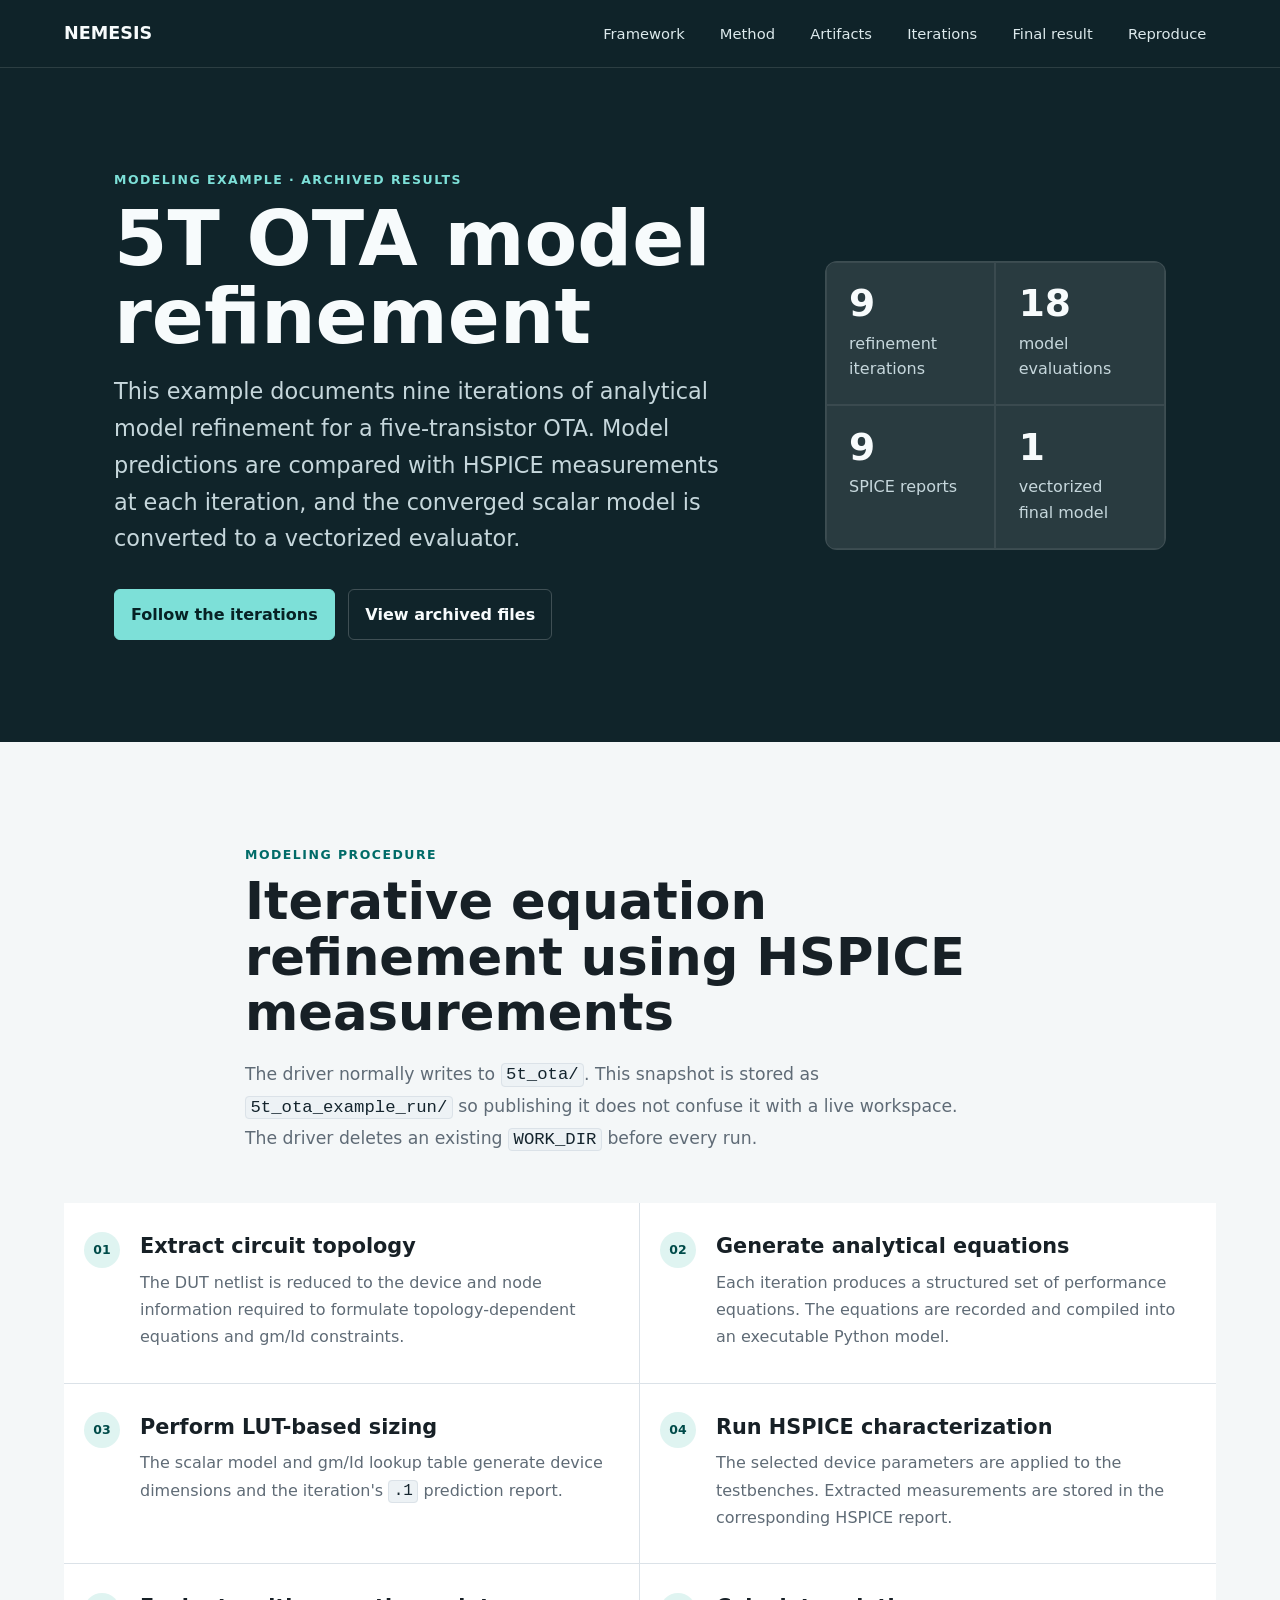
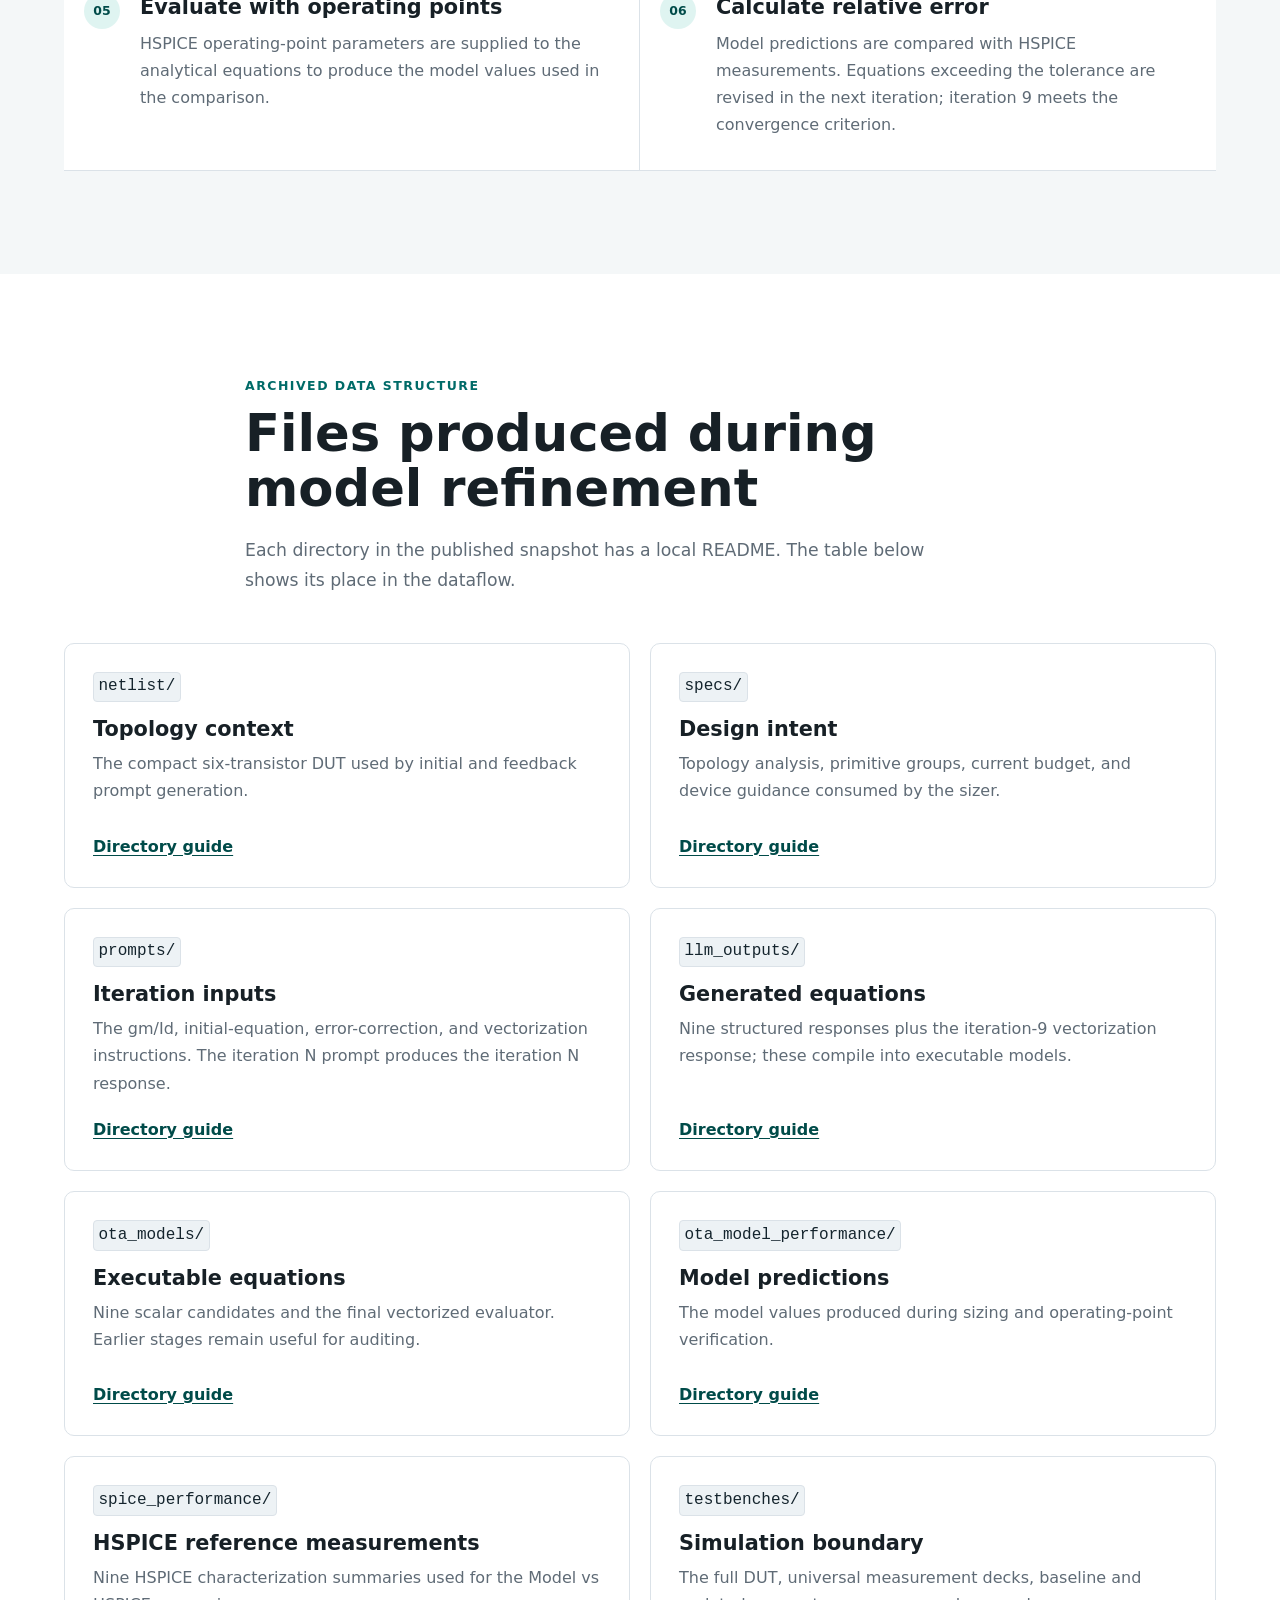
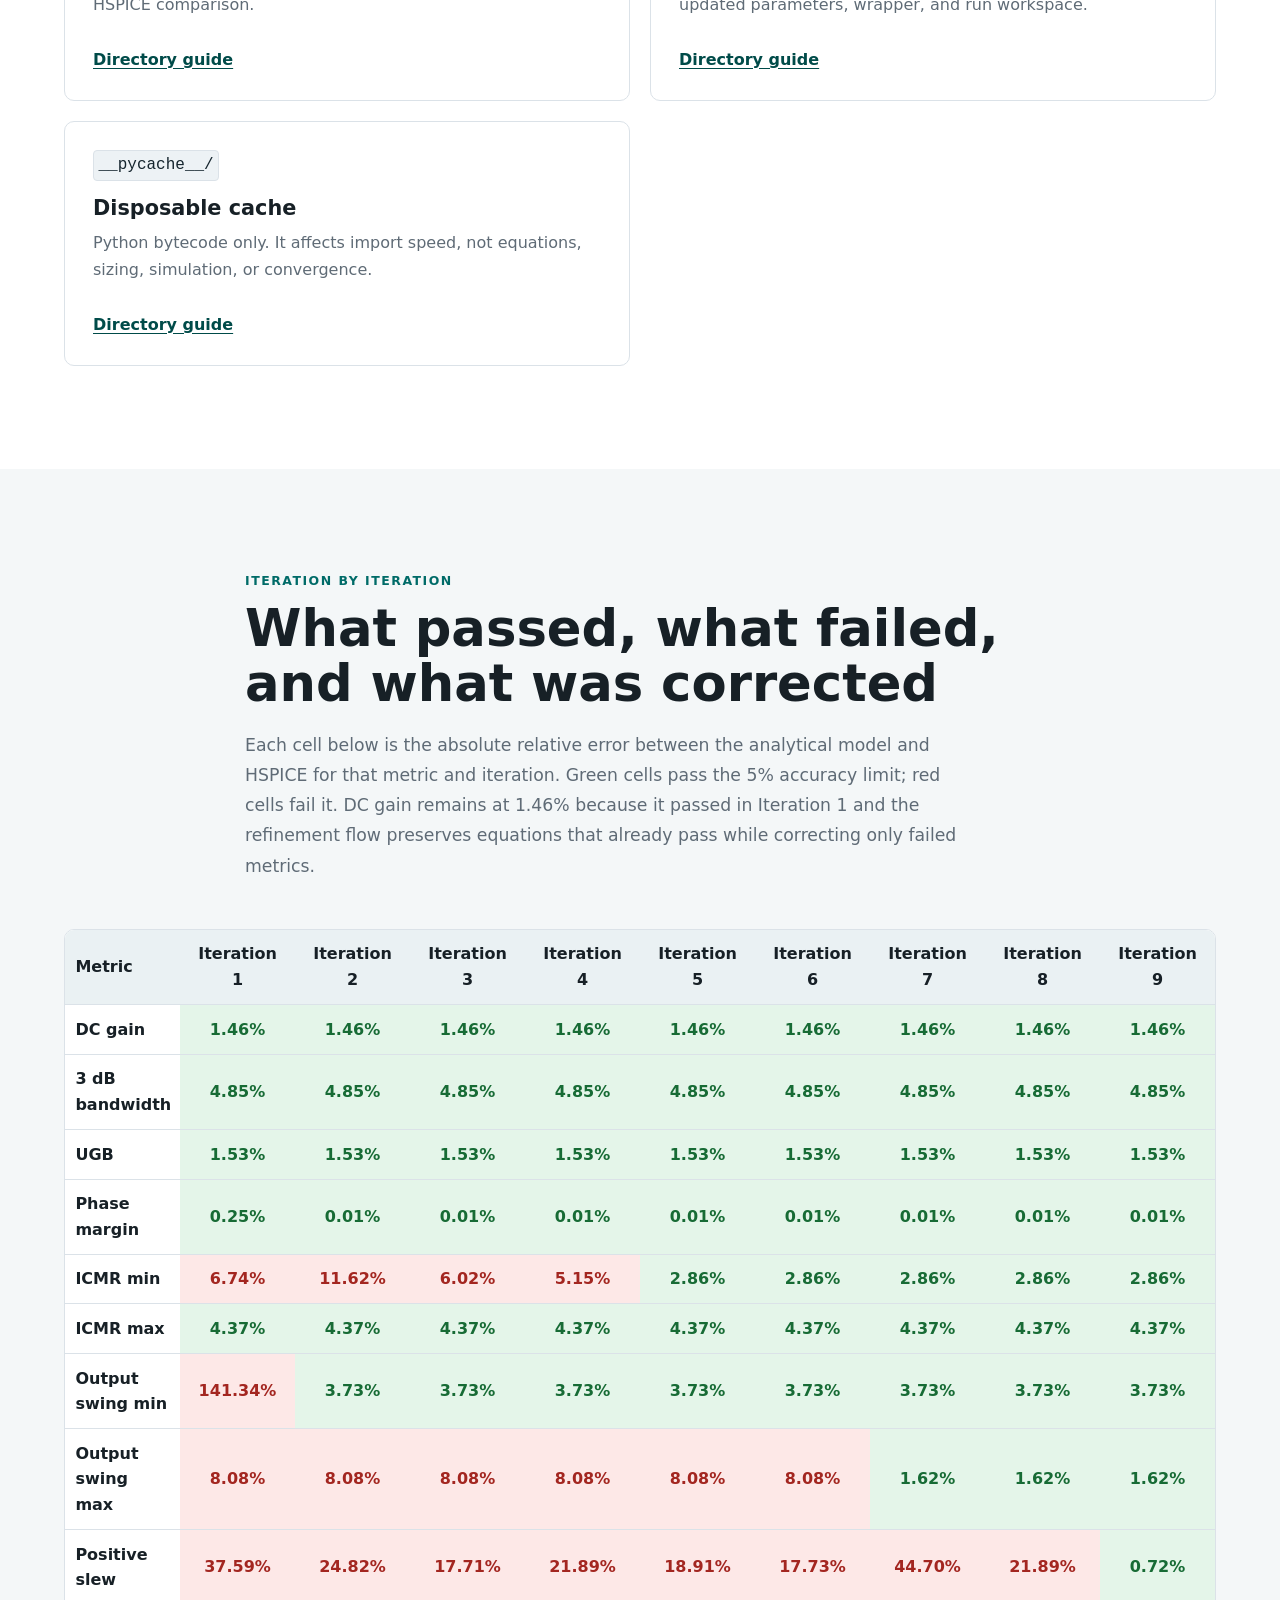
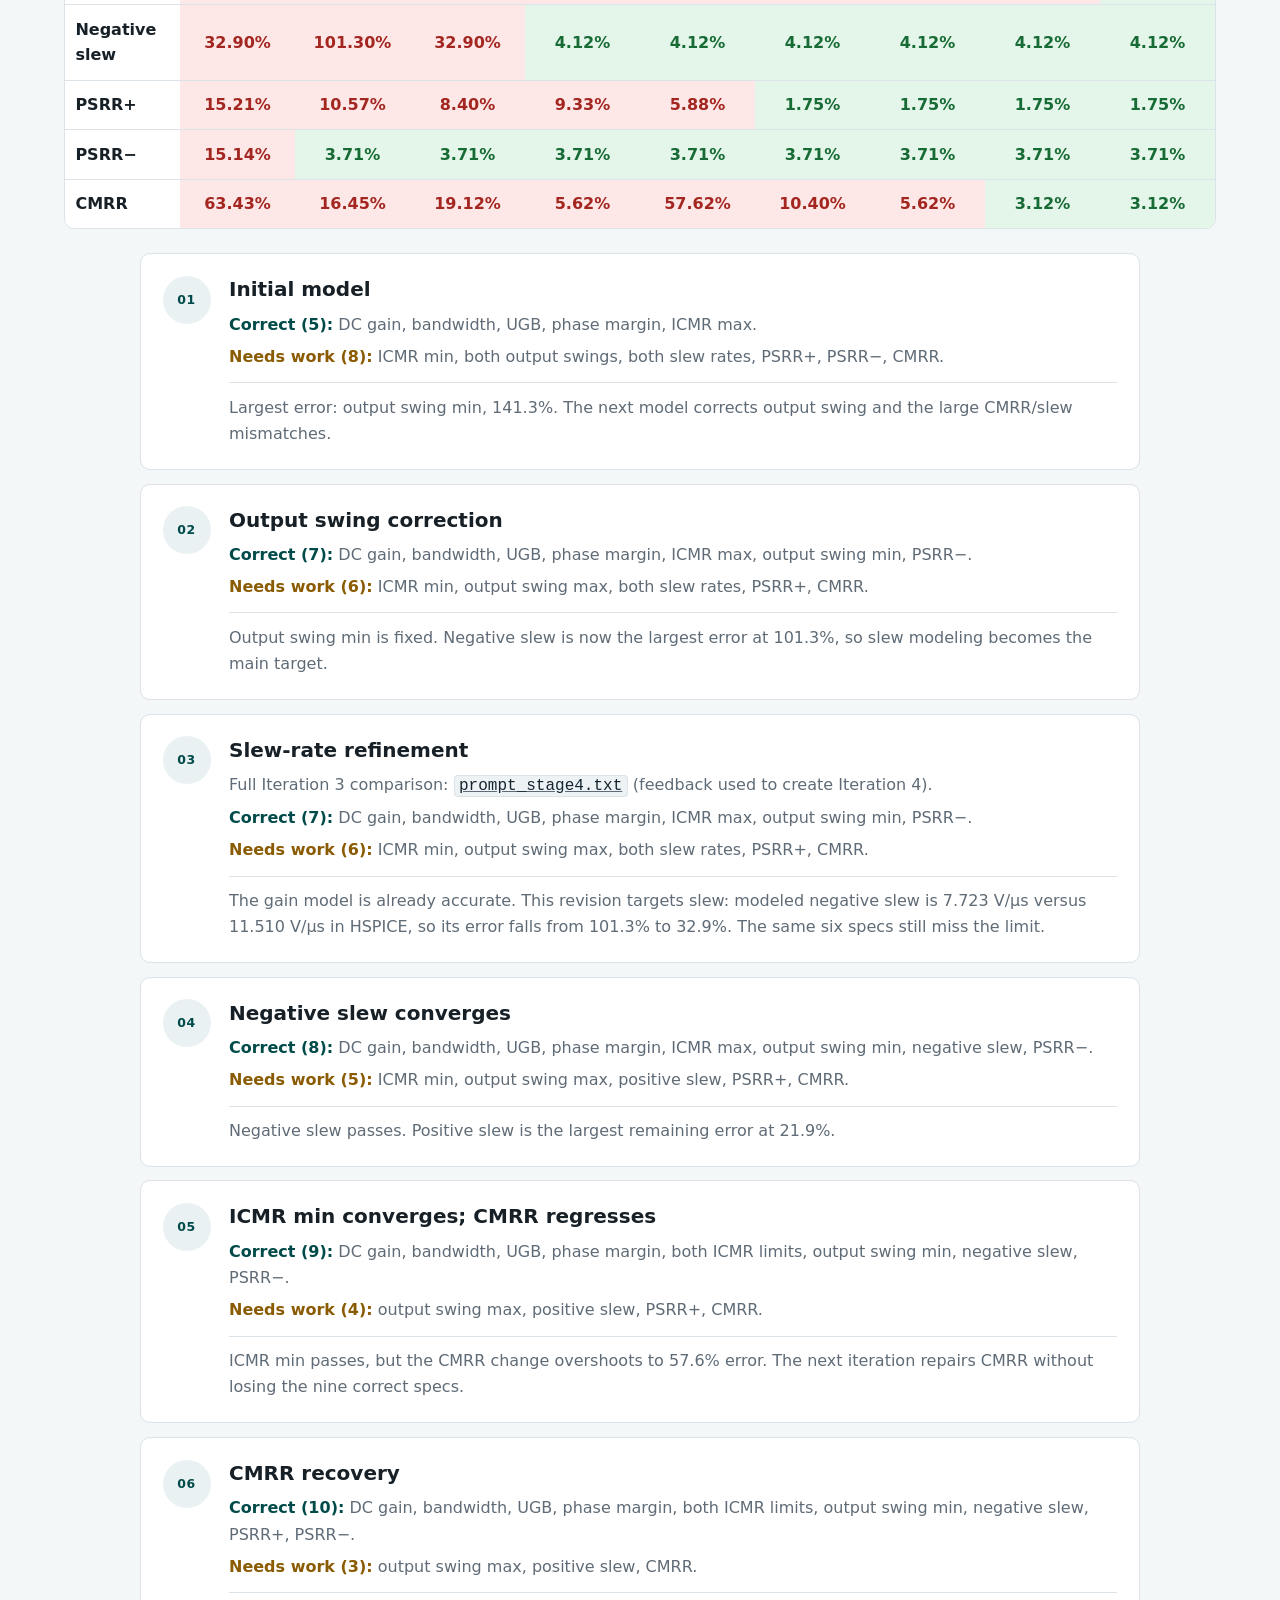
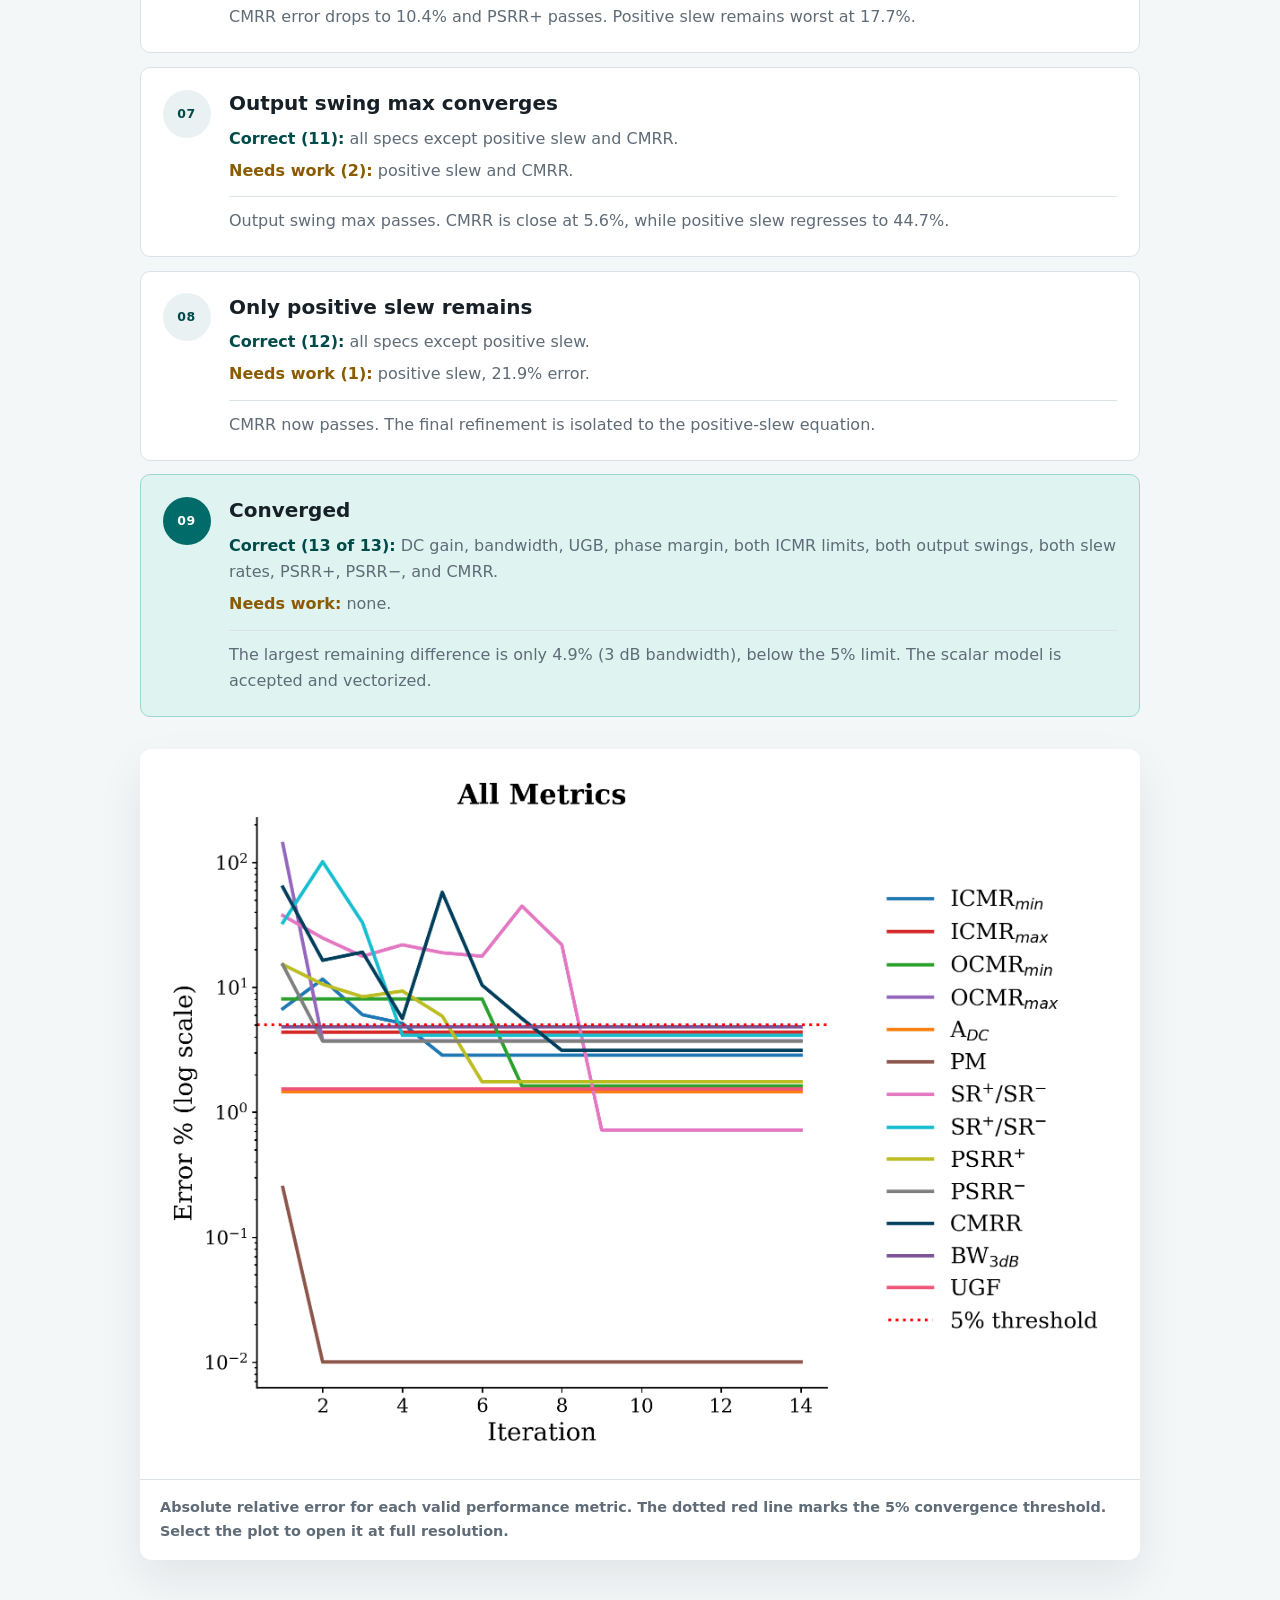
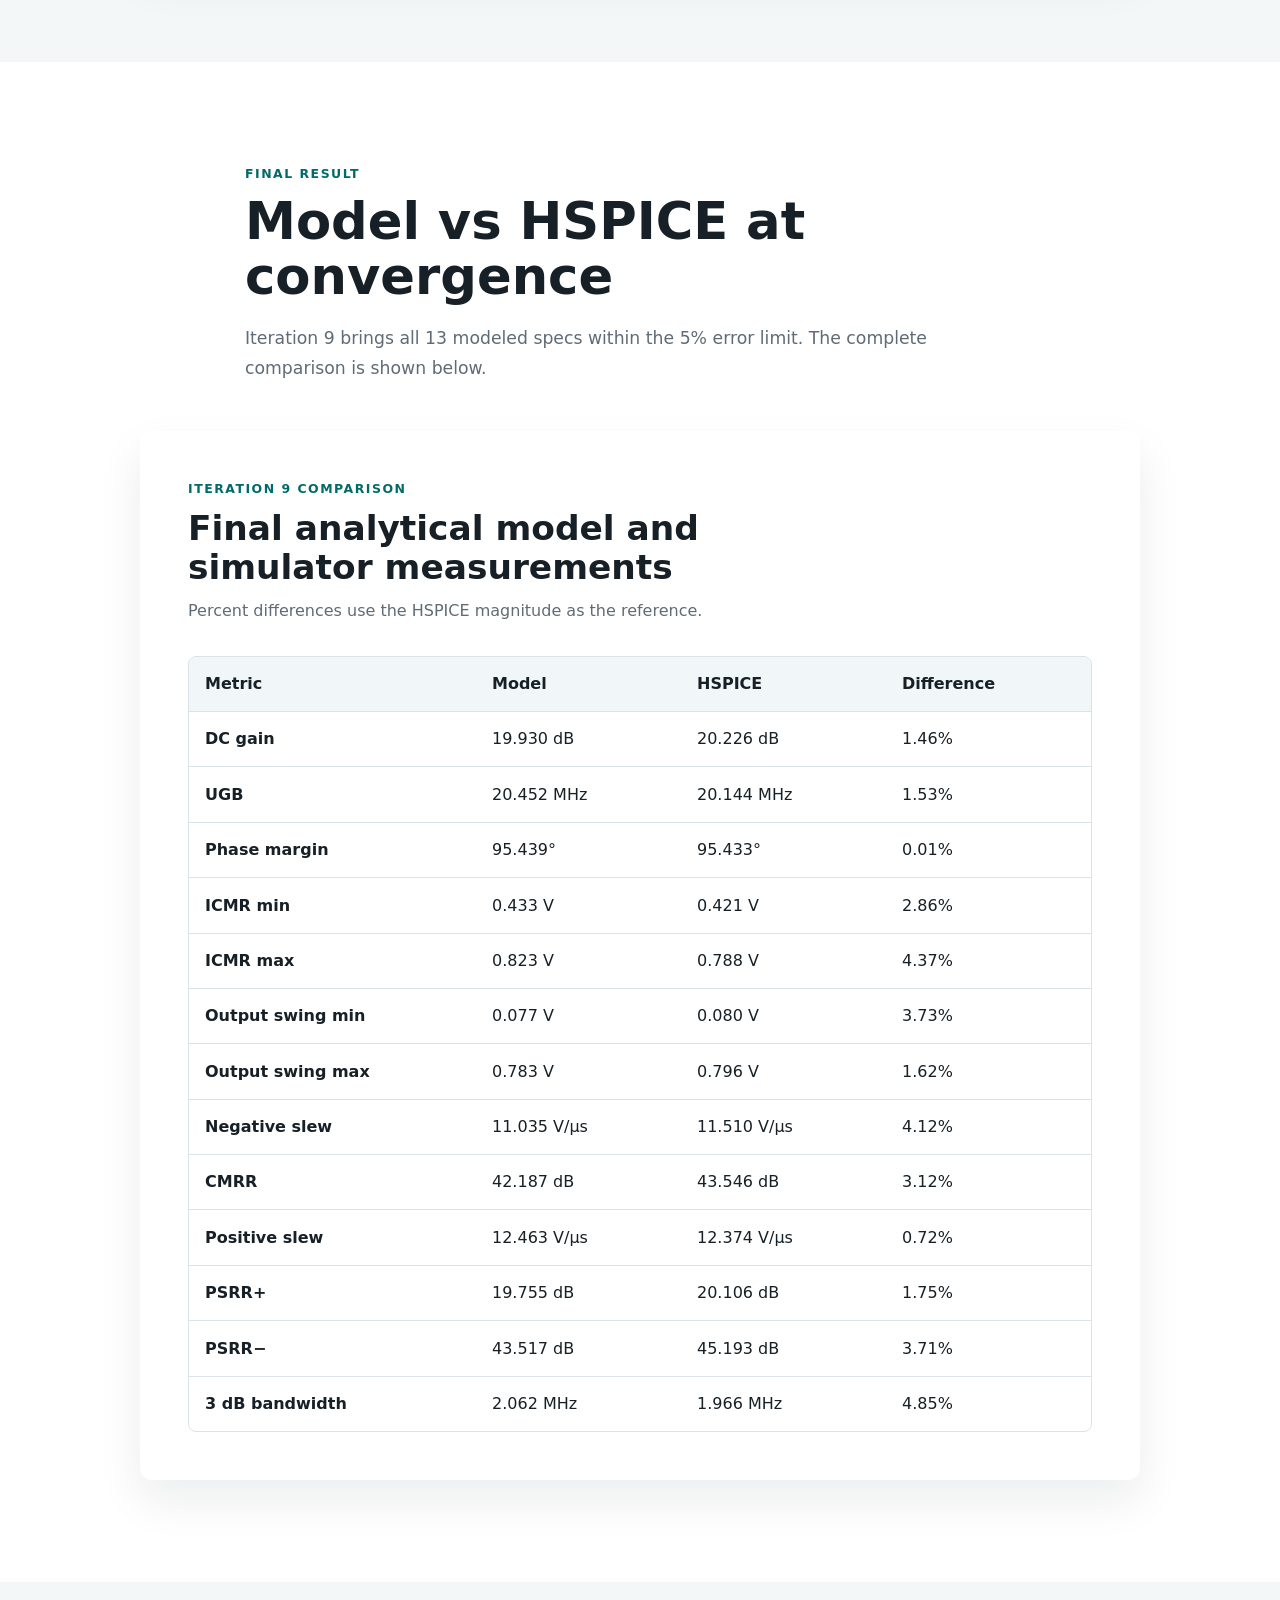
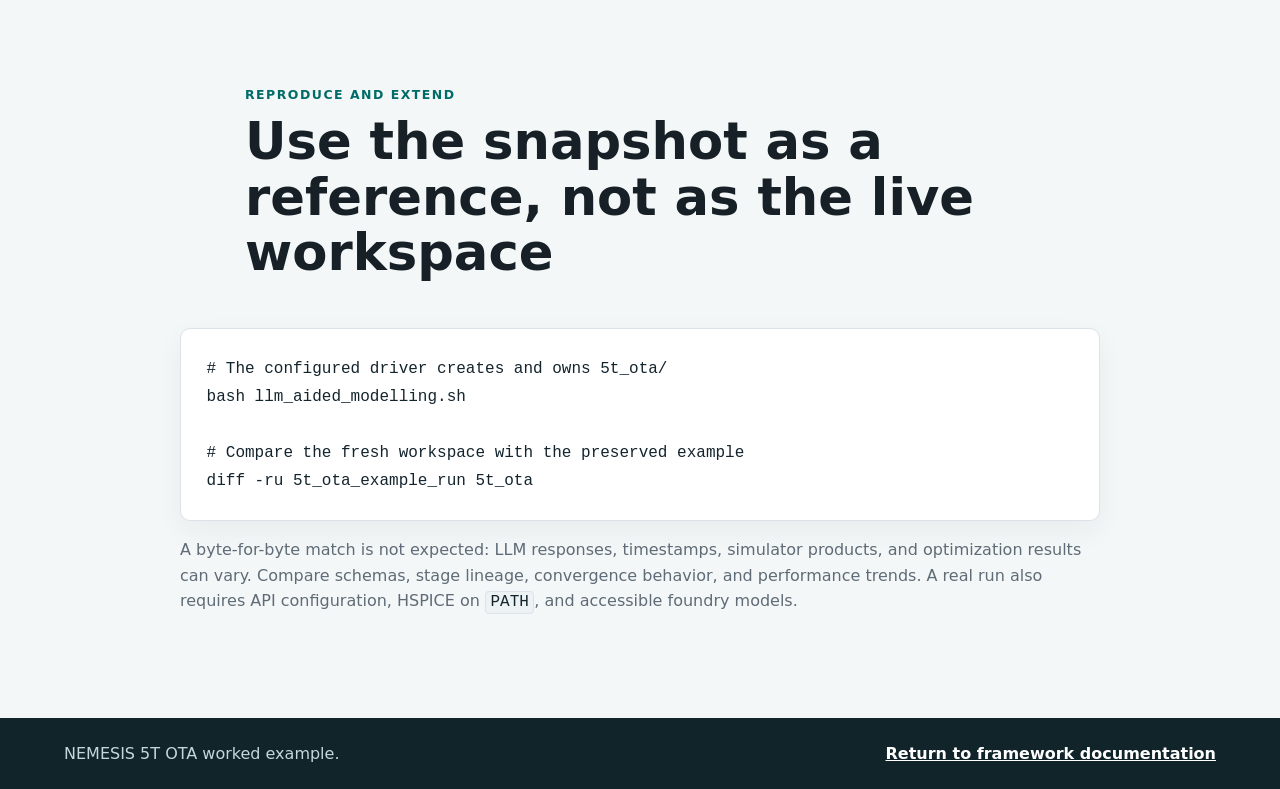
==== commit a4545a6e: "Updating documentation" ====
--- a/docs/example.html
+++ b/docs/example.html
@@ -84,22 +84,24 @@
           <p>Each cell below is the absolute relative error between the analytical model and HSPICE for that metric and iteration. Green cells pass the 5% accuracy limit; red cells fail it. DC gain remains at 1.46% because it passed in Iteration 1 and the refinement flow preserves equations that already pass while correcting only failed metrics.</p>
         </div>
         <div class="error-table-wrap">
-          <div class="error-table" role="table" aria-label="Absolute metric error percentages for all model-refinement iterations">
-            <div class="table-head metric-name">Metric</div><div class="table-head">Iter. 1</div><div class="table-head">Iter. 2</div><div class="table-head">Iter. 3</div><div class="table-head">Iter. 4</div><div class="table-head">Iter. 5</div><div class="table-head">Iter. 6</div><div class="table-head">Iter. 7</div><div class="table-head">Iter. 8</div><div class="table-head">Iter. 9</div>
-            <div class="metric-name">DC gain</div><div class="metric-pass">1.46%</div><div class="metric-pass">1.46%</div><div class="metric-pass">1.46%</div><div class="metric-pass">1.46%</div><div class="metric-pass">1.46%</div><div class="metric-pass">1.46%</div><div class="metric-pass">1.46%</div><div class="metric-pass">1.46%</div><div class="metric-pass">1.46%</div>
-            <div class="metric-name">3 dB bandwidth</div><div class="metric-pass">4.85%</div><div class="metric-pass">4.85%</div><div class="metric-pass">4.85%</div><div class="metric-pass">4.85%</div><div class="metric-pass">4.85%</div><div class="metric-pass">4.85%</div><div class="metric-pass">4.85%</div><div class="metric-pass">4.85%</div><div class="metric-pass">4.85%</div>
-            <div class="metric-name">UGB</div><div class="metric-pass">1.53%</div><div class="metric-pass">1.53%</div><div class="metric-pass">1.53%</div><div class="metric-pass">1.53%</div><div class="metric-pass">1.53%</div><div class="metric-pass">1.53%</div><div class="metric-pass">1.53%</div><div class="metric-pass">1.53%</div><div class="metric-pass">1.53%</div>
-            <div class="metric-name">Phase margin</div><div class="metric-pass">0.25%</div><div class="metric-pass">0.01%</div><div class="metric-pass">0.01%</div><div class="metric-pass">0.01%</div><div class="metric-pass">0.01%</div><div class="metric-pass">0.01%</div><div class="metric-pass">0.01%</div><div class="metric-pass">0.01%</div><div class="metric-pass">0.01%</div>
-            <div class="metric-name">ICMR min</div><div class="metric-fail">6.74%</div><div class="metric-fail">11.62%</div><div class="metric-fail">6.02%</div><div class="metric-fail">5.15%</div><div class="metric-pass">2.86%</div><div class="metric-pass">2.86%</div><div class="metric-pass">2.86%</div><div class="metric-pass">2.86%</div><div class="metric-pass">2.86%</div>
-            <div class="metric-name">ICMR max</div><div class="metric-pass">4.37%</div><div class="metric-pass">4.37%</div><div class="metric-pass">4.37%</div><div class="metric-pass">4.37%</div><div class="metric-pass">4.37%</div><div class="metric-pass">4.37%</div><div class="metric-pass">4.37%</div><div class="metric-pass">4.37%</div><div class="metric-pass">4.37%</div>
-            <div class="metric-name">Output swing min</div><div class="metric-fail">141.34%</div><div class="metric-pass">3.73%</div><div class="metric-pass">3.73%</div><div class="metric-pass">3.73%</div><div class="metric-pass">3.73%</div><div class="metric-pass">3.73%</div><div class="metric-pass">3.73%</div><div class="metric-pass">3.73%</div><div class="metric-pass">3.73%</div>
-            <div class="metric-name">Output swing max</div><div class="metric-fail">8.08%</div><div class="metric-fail">8.08%</div><div class="metric-fail">8.08%</div><div class="metric-fail">8.08%</div><div class="metric-fail">8.08%</div><div class="metric-fail">8.08%</div><div class="metric-pass">1.62%</div><div class="metric-pass">1.62%</div><div class="metric-pass">1.62%</div>
-            <div class="metric-name">Positive slew</div><div class="metric-fail">37.59%</div><div class="metric-fail">24.82%</div><div class="metric-fail">17.71%</div><div class="metric-fail">21.89%</div><div class="metric-fail">18.91%</div><div class="metric-fail">17.73%</div><div class="metric-fail">44.70%</div><div class="metric-fail">21.89%</div><div class="metric-pass">0.72%</div>
-            <div class="metric-name">Negative slew</div><div class="metric-fail">32.90%</div><div class="metric-fail">101.30%</div><div class="metric-fail">32.90%</div><div class="metric-pass">4.12%</div><div class="metric-pass">4.12%</div><div class="metric-pass">4.12%</div><div class="metric-pass">4.12%</div><div class="metric-pass">4.12%</div><div class="metric-pass">4.12%</div>
-            <div class="metric-name">PSRR+</div><div class="metric-fail">15.21%</div><div class="metric-fail">10.57%</div><div class="metric-fail">8.40%</div><div class="metric-fail">9.33%</div><div class="metric-fail">5.88%</div><div class="metric-pass">1.75%</div><div class="metric-pass">1.75%</div><div class="metric-pass">1.75%</div><div class="metric-pass">1.75%</div>
-            <div class="metric-name">PSRR−</div><div class="metric-fail">15.14%</div><div class="metric-pass">3.71%</div><div class="metric-pass">3.71%</div><div class="metric-pass">3.71%</div><div class="metric-pass">3.71%</div><div class="metric-pass">3.71%</div><div class="metric-pass">3.71%</div><div class="metric-pass">3.71%</div><div class="metric-pass">3.71%</div>
-            <div class="metric-name">CMRR</div><div class="metric-fail">63.43%</div><div class="metric-fail">16.45%</div><div class="metric-fail">19.12%</div><div class="metric-fail">5.62%</div><div class="metric-fail">57.62%</div><div class="metric-fail">10.40%</div><div class="metric-fail">5.62%</div><div class="metric-pass">3.12%</div><div class="metric-pass">3.12%</div>
-          </div>
+          <table class="error-table" aria-label="Absolute metric error percentages for all model-refinement iterations">
+            <thead><tr><th scope="col">Metric</th><th scope="col">Iteration 1</th><th scope="col">Iteration 2</th><th scope="col">Iteration 3</th><th scope="col">Iteration 4</th><th scope="col">Iteration 5</th><th scope="col">Iteration 6</th><th scope="col">Iteration 7</th><th scope="col">Iteration 8</th><th scope="col">Iteration 9</th></tr></thead>
+            <tbody>
+              <tr><th scope="row">DC gain</th><td class="metric-pass">1.46%</td><td class="metric-pass">1.46%</td><td class="metric-pass">1.46%</td><td class="metric-pass">1.46%</td><td class="metric-pass">1.46%</td><td class="metric-pass">1.46%</td><td class="metric-pass">1.46%</td><td class="metric-pass">1.46%</td><td class="metric-pass">1.46%</td></tr>
+              <tr><th scope="row">3 dB bandwidth</th><td class="metric-pass">4.85%</td><td class="metric-pass">4.85%</td><td class="metric-pass">4.85%</td><td class="metric-pass">4.85%</td><td class="metric-pass">4.85%</td><td class="metric-pass">4.85%</td><td class="metric-pass">4.85%</td><td class="metric-pass">4.85%</td><td class="metric-pass">4.85%</td></tr>
+              <tr><th scope="row">UGB</th><td class="metric-pass">1.53%</td><td class="metric-pass">1.53%</td><td class="metric-pass">1.53%</td><td class="metric-pass">1.53%</td><td class="metric-pass">1.53%</td><td class="metric-pass">1.53%</td><td class="metric-pass">1.53%</td><td class="metric-pass">1.53%</td><td class="metric-pass">1.53%</td></tr>
+              <tr><th scope="row">Phase margin</th><td class="metric-pass">0.25%</td><td class="metric-pass">0.01%</td><td class="metric-pass">0.01%</td><td class="metric-pass">0.01%</td><td class="metric-pass">0.01%</td><td class="metric-pass">0.01%</td><td class="metric-pass">0.01%</td><td class="metric-pass">0.01%</td><td class="metric-pass">0.01%</td></tr>
+              <tr><th scope="row">ICMR min</th><td class="metric-fail">6.74%</td><td class="metric-fail">11.62%</td><td class="metric-fail">6.02%</td><td class="metric-fail">5.15%</td><td class="metric-pass">2.86%</td><td class="metric-pass">2.86%</td><td class="metric-pass">2.86%</td><td class="metric-pass">2.86%</td><td class="metric-pass">2.86%</td></tr>
+              <tr><th scope="row">ICMR max</th><td class="metric-pass">4.37%</td><td class="metric-pass">4.37%</td><td class="metric-pass">4.37%</td><td class="metric-pass">4.37%</td><td class="metric-pass">4.37%</td><td class="metric-pass">4.37%</td><td class="metric-pass">4.37%</td><td class="metric-pass">4.37%</td><td class="metric-pass">4.37%</td></tr>
+              <tr><th scope="row">Output swing min</th><td class="metric-fail">141.34%</td><td class="metric-pass">3.73%</td><td class="metric-pass">3.73%</td><td class="metric-pass">3.73%</td><td class="metric-pass">3.73%</td><td class="metric-pass">3.73%</td><td class="metric-pass">3.73%</td><td class="metric-pass">3.73%</td><td class="metric-pass">3.73%</td></tr>
+              <tr><th scope="row">Output swing max</th><td class="metric-fail">8.08%</td><td class="metric-fail">8.08%</td><td class="metric-fail">8.08%</td><td class="metric-fail">8.08%</td><td class="metric-fail">8.08%</td><td class="metric-fail">8.08%</td><td class="metric-pass">1.62%</td><td class="metric-pass">1.62%</td><td class="metric-pass">1.62%</td></tr>
+              <tr><th scope="row">Positive slew</th><td class="metric-fail">37.59%</td><td class="metric-fail">24.82%</td><td class="metric-fail">17.71%</td><td class="metric-fail">21.89%</td><td class="metric-fail">18.91%</td><td class="metric-fail">17.73%</td><td class="metric-fail">44.70%</td><td class="metric-fail">21.89%</td><td class="metric-pass">0.72%</td></tr>
+              <tr><th scope="row">Negative slew</th><td class="metric-fail">32.90%</td><td class="metric-fail">101.30%</td><td class="metric-fail">32.90%</td><td class="metric-pass">4.12%</td><td class="metric-pass">4.12%</td><td class="metric-pass">4.12%</td><td class="metric-pass">4.12%</td><td class="metric-pass">4.12%</td><td class="metric-pass">4.12%</td></tr>
+              <tr><th scope="row">PSRR+</th><td class="metric-fail">15.21%</td><td class="metric-fail">10.57%</td><td class="metric-fail">8.40%</td><td class="metric-fail">9.33%</td><td class="metric-fail">5.88%</td><td class="metric-pass">1.75%</td><td class="metric-pass">1.75%</td><td class="metric-pass">1.75%</td><td class="metric-pass">1.75%</td></tr>
+              <tr><th scope="row">PSRR−</th><td class="metric-fail">15.14%</td><td class="metric-pass">3.71%</td><td class="metric-pass">3.71%</td><td class="metric-pass">3.71%</td><td class="metric-pass">3.71%</td><td class="metric-pass">3.71%</td><td class="metric-pass">3.71%</td><td class="metric-pass">3.71%</td><td class="metric-pass">3.71%</td></tr>
+              <tr><th scope="row">CMRR</th><td class="metric-fail">63.43%</td><td class="metric-fail">16.45%</td><td class="metric-fail">19.12%</td><td class="metric-fail">5.62%</td><td class="metric-fail">57.62%</td><td class="metric-fail">10.40%</td><td class="metric-fail">5.62%</td><td class="metric-pass">3.12%</td><td class="metric-pass">3.12%</td></tr>
+            </tbody>
+          </table>
         </div>
         <div class="iteration-list">
           <article>
--- a/docs/styles.css
+++ b/docs/styles.css
@@ -893,37 +893,40 @@
 
 .example-page .error-table {
   background: var(--surface);
-  display: grid;
-  grid-template-columns: minmax(170px, 1.5fr) repeat(9, minmax(82px, 1fr));
+  border-collapse: collapse;
   min-width: 980px;
-}
-
-.example-page .error-table > div {
+  table-layout: fixed;
+  width: 100%;
+}
+
+.example-page .error-table th,
+.example-page .error-table td {
   border-bottom: 1px solid var(--line);
   padding: 0.72rem 0.65rem;
   text-align: center;
 }
 
-.example-page .error-table > div:nth-last-child(-n + 10) {
+.example-page .error-table tbody tr:last-child > * {
   border-bottom: 0;
 }
 
-.example-page .error-table .table-head {
+.example-page .error-table thead th {
   background: #eaf1f3;
   color: var(--ink);
   font-weight: 800;
 }
 
-.example-page .error-table .metric-name {
+.example-page .error-table th:first-child {
   color: var(--ink);
   font-weight: 750;
+  min-width: 170px;
   position: sticky;
   left: 0;
   text-align: left;
   z-index: 1;
 }
 
-.example-page .error-table .metric-name:not(.table-head) {
+.example-page .error-table tbody th {
   background: var(--surface);
 }
 
